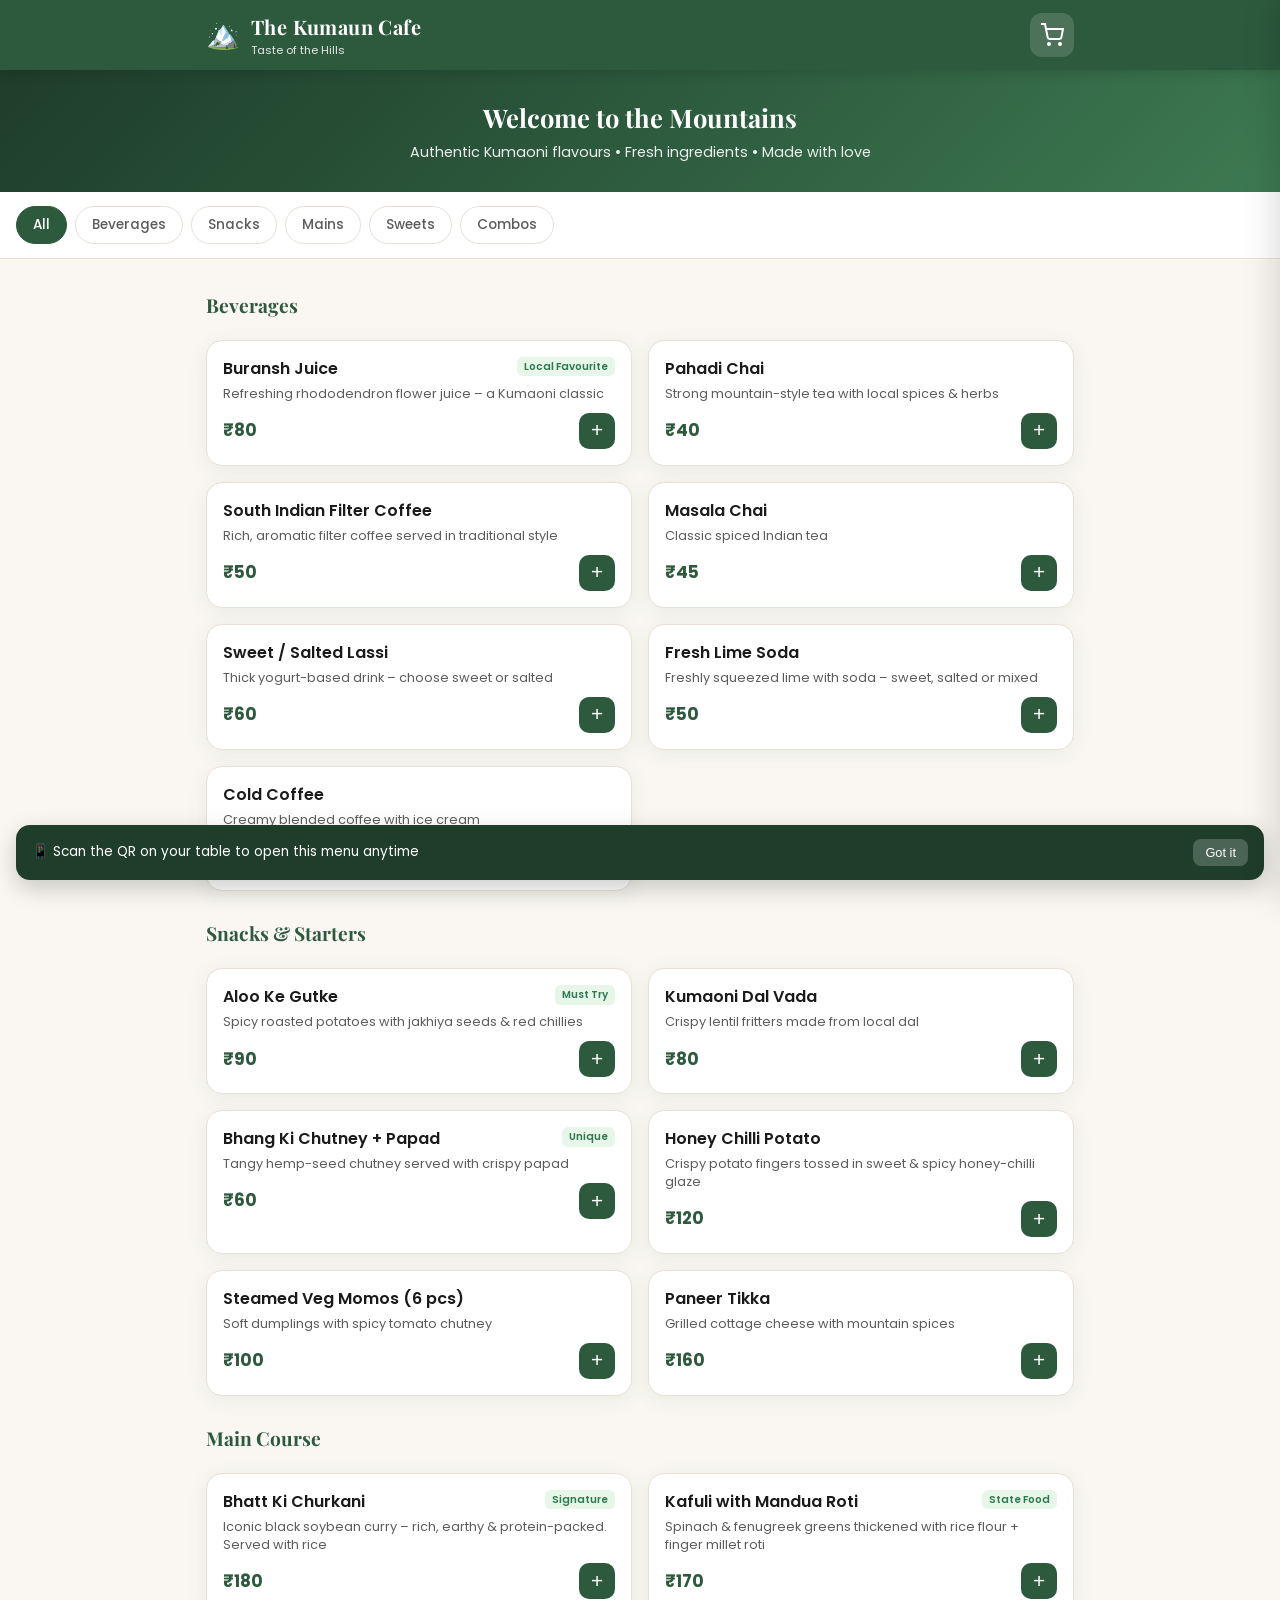
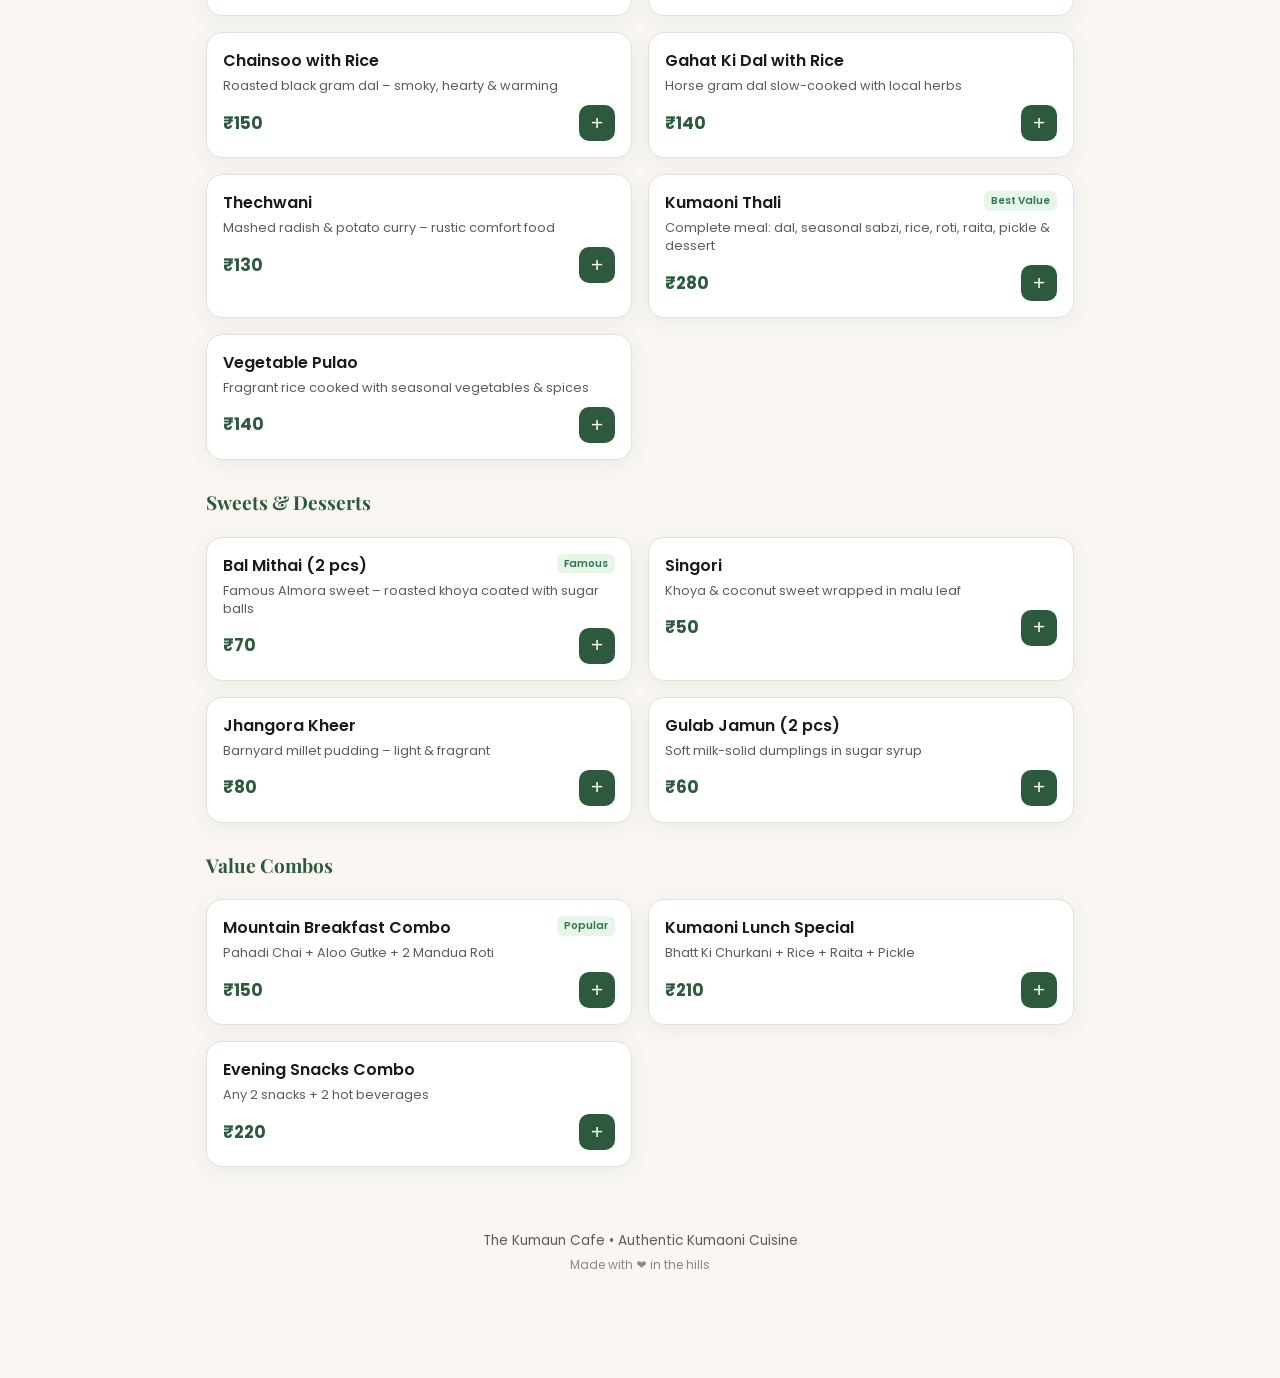
==== index.html @ dc56b9aa "Add files via upload" ====
<!DOCTYPE html>
<html lang="en">
<head>
  <meta charset="UTF-8" />
  <meta name="viewport" content="width=device-width, initial-scale=1.0, maximum-scale=1.0, user-scalable=no" />
  <title>The Kumaun Cafe | Digital Menu</title>
  <meta name="description" content="Scan, order & enjoy authentic Kumaoni flavours at The Kumaun Cafe" />
  <link rel="preconnect" href="https://fonts.googleapis.com" />
  <link rel="preconnect" href="https://fonts.gstatic.com" crossorigin />
  <link href="https://fonts.googleapis.com/css2?family=Playfair+Display:wght@600;700&family=Poppins:wght@400;500;600;700&display=swap" rel="stylesheet" />
  <link rel="stylesheet" href="css/style.css" />
  <link rel="icon" href="data:image/svg+xml,<svg xmlns='http://www.w3.org/2000/svg' viewBox='0 0 100 100'><text y='.9em' font-size='90'>🏔️</text></svg>" />
</head>
<body>
  <!-- Header -->
  <header class="header">
    <div class="header-inner">
      <div class="logo">
        <span class="logo-icon">🏔️</span>
        <div>
          <h1>The Kumaun Cafe</h1>
          <p class="tagline">Taste of the Hills</p>
        </div>
      </div>
      <button id="cartBtn" class="cart-btn" aria-label="Open cart">
        <svg width="24" height="24" viewBox="0 0 24 24" fill="none" stroke="currentColor" stroke-width="2">
          <circle cx="9" cy="21" r="1"/><circle cx="20" cy="21" r="1"/>
          <path d="M1 1h4l2.68 13.39a2 2 0 0 0 2 1.61h9.72a2 2 0 0 0 2-1.61L23 6H6"/>
        </svg>
        <span id="cartCount" class="cart-count hidden">0</span>
      </button>
    </div>
  </header>

  <!-- Hero -->
  <section class="hero">
    <div class="hero-content">
      <h2>Welcome to the Mountains</h2>
      <p>Authentic Kumaoni flavours • Fresh ingredients • Made with love</p>
    </div>
  </section>

  <!-- Category Navigation -->
  <nav class="category-nav" id="categoryNav">
    <button class="cat-btn active" data-category="all">All</button>
    <button class="cat-btn" data-category="beverages">Beverages</button>
    <button class="cat-btn" data-category="snacks">Snacks</button>
    <button class="cat-btn" data-category="mains">Mains</button>
    <button class="cat-btn" data-category="sweets">Sweets</button>
    <button class="cat-btn" data-category="combos">Combos</button>
  </nav>

  <!-- Menu Grid -->
  <main class="menu-container" id="menuContainer">
    <!-- Items injected by JS -->
  </main>

  <!-- Cart Sidebar -->
  <div id="cartOverlay" class="cart-overlay hidden"></div>
  <aside id="cartSidebar" class="cart-sidebar">
    <div class="cart-header">
      <h3>Your Order</h3>
      <button id="closeCart" class="close-btn" aria-label="Close cart">&times;</button>
    </div>
    <div id="cartItems" class="cart-items">
      <p class="empty-cart">Your cart is empty. Add something delicious!</p>
    </div>
    <div class="cart-footer">
      <div class="cart-total">
        <span>Total</span>
        <strong id="cartTotal">₹0</strong>
      </div>
      <button id="checkoutBtn" class="btn-primary" disabled>Place Order</button>
    </div>
  </aside>

  <!-- Checkout Modal -->
  <div id="checkoutModal" class="modal hidden">
    <div class="modal-content">
      <button class="modal-close" id="closeCheckout">&times;</button>
      <h2>Almost there!</h2>
      <p class="modal-sub">Tell us a bit about your order</p>
      
      <form id="orderForm">
        <div class="form-group">
          <label for="tableNumber">Table Number *</label>
          <input type="text" id="tableNumber" placeholder="e.g. 5 or T-12" required />
        </div>
        <div class="form-group">
          <label for="customerName">Your Name (optional)</label>
          <input type="text" id="customerName" placeholder="How should we call you?" />
        </div>
        <div class="form-group">
          <label for="orderNotes">Special Requests</label>
          <textarea id="orderNotes" rows="2" placeholder="Less spicy, no onion, extra chutney..."></textarea>
        </div>
        
        <div class="order-summary-box" id="orderSummaryBox"></div>
        
        <button type="submit" class="btn-primary btn-full">Confirm & Place Order</button>
      </form>
    </div>
  </div>

  <!-- Success Modal -->
  <div id="successModal" class="modal hidden">
    <div class="modal-content success-content">
      <div class="success-icon">✓</div>
      <h2>Order Placed!</h2>
      <p class="order-id">Order ID: <strong id="orderIdDisplay"></strong></p>
      <div id="finalBill" class="final-bill"></div>
      <p class="success-msg">Show this screen to the staff or send the order to the kitchen via WhatsApp.</p>
      
      <div class="success-actions">
        <a id="whatsappBtn" href="#" target="_blank" class="btn-whatsapp">
          <svg width="20" height="20" viewBox="0 0 24 24" fill="currentColor"><path d="M17.472 14.382c-.297-.149-1.758-.867-2.03-.967-.273-.099-.471-.148-.67.15-.197.297-.767.966-.94 1.164-.173.199-.347.223-.644.075 conf-.297-.15-1.255-.463-2.39-1.475-.883-.788-1.48-1.761-1.653-2.059-.173-.297-.018-.458.13-.606.134-.133.298-.347.446-.52.149-.174.198-.298.298-.497.099-.198.05-.371-.025-.52-.075-.149-.669-1.612-.916-2.207-.242-.579-.487-.5-.669-.51-.173-.008-.371-.01-.57-.01-.198 0-.52.074-.792.372-.272.297-1.04 1.016-1.04 2.479 0 1.462 1.065 2.875 1.213 3.074.149.198 2.096 3.2 5.077 4.487.709.306 1.262.489 1.694.625.712.227 1.36.195 1.871.118.571-.085 1.758-.719 2.006-1.413.248-.694.248-1.289.173-1.413-.074-.124-.272-.198-.57-.347m-5.421 7.403h-.004a9.87 9.87 0 01-5.031-1.378l-.361-.214-3.741.982.998-3.648-.235-.374a9.86 9.86 0 01-1.51-5.26c.001-5.45 4.436-9.884 9.888-9.884 2.64 0 5.122 1.03 6.988 2.898a9.825 9.825 0 012.893 6.994c-.003 5.45-4.435 9.884-9.85 9.884m8.413-18.297A11.815 11.815 0 0012.05 0C5.495 0 .16 5.335.157 11.892c0 2.096.547 4.142 1.588 5.945L.057 24l6.305-1.654a11.882 11.882 0 005.683 1.448h.005c6.554 0 11.89-5.335 11.893-11.893a11.821 11.821 0 00-3.48-8.413z"/></svg>
          Send to Kitchen (WhatsApp)
        </a>
        <button id="newOrderBtn" class="btn-secondary">New Order</button>
      </div>
    </div>
  </div>

  <!-- Floating QR hint (first visit) -->
  <div id="qrHint" class="qr-hint hidden">
    <p>📱 Scan the QR on your table to open this menu anytime</p>
    <button id="dismissHint">Got it</button>
  </div>

  <footer class="footer">
    <p>The Kumaun Cafe • Authentic Kumaoni Cuisine</p>
    <p class="footer-small">Made with ❤️ in the hills</p>
  </footer>

  <script src="js/menu-data.js"></script>
  <script src="js/app.js"></script>
</body>
</html>
---- css/style.css ----
:root {
  --primary: #2d5a3d;
  --primary-dark: #1e3d2a;
  --accent: #c45c26;
  --accent-light: #e07a45;
  --bg: #faf7f2;
  --card: #ffffff;
  --text: #1a1a1a;
  --text-muted: #5c5c5c;
  --border: #e8e0d5;
  --success: #2d7a4f;
  --shadow: 0 4px 20px rgba(45, 90, 61, 0.08);
  --radius: 16px;
  --header-h: 70px;
}

* {
  margin: 0;
  padding: 0;
  box-sizing: border-box;
}

body {
  font-family: 'Poppins', system-ui, sans-serif;
  background: var(--bg);
  color: var(--text);
  line-height: 1.5;
  min-height: 100vh;
  padding-bottom: 80px;
}

/* Header */
.header {
  position: sticky;
  top: 0;
  z-index: 100;
  background: var(--primary);
  color: white;
  height: var(--header-h);
  box-shadow: 0 2px 12px rgba(0,0,0,0.15);
}

.header-inner {
  max-width: 900px;
  margin: 0 auto;
  padding: 0 16px;
  height: 100%;
  display: flex;
  align-items: center;
  justify-content: space-between;
}

.logo {
  display: flex;
  align-items: center;
  gap: 10px;
}

.logo-icon {
  font-size: 28px;
}

.logo h1 {
  font-family: 'Playfair Display', serif;
  font-size: 1.25rem;
  font-weight: 700;
  letter-spacing: 0.02em;
}

.tagline {
  font-size: 0.7rem;
  opacity: 0.85;
  font-weight: 400;
}

.cart-btn {
  position: relative;
  background: rgba(255,255,255,0.15);
  border: none;
  color: white;
  width: 44px;
  height: 44px;
  border-radius: 12px;
  display: flex;
  align-items: center;
  justify-content: center;
  cursor: pointer;
  transition: background 0.2s;
}

.cart-btn:hover {
  background: rgba(255,255,255,0.25);
}

.cart-count {
  position: absolute;
  top: -4px;
  right: -4px;
  background: var(--accent);
  color: white;
  font-size: 0.7rem;
  font-weight: 700;
  min-width: 20px;
  height: 20px;
  border-radius: 10px;
  display: flex;
  align-items: center;
  justify-content: center;
  padding: 0 5px;
}

.cart-count.hidden {
  display: none;
}

/* Hero */
.hero {
  background: linear-gradient(135deg, #1e3d2a 0%, #2d5a3d 50%, #3d7a52 100%);
  color: white;
  padding: 28px 20px;
  text-align: center;
}

.hero h2 {
  font-family: 'Playfair Display', serif;
  font-size: 1.6rem;
  margin-bottom: 6px;
}

.hero p {
  font-size: 0.9rem;
  opacity: 0.9;
}

/* Category Nav */
.category-nav {
  display: flex;
  gap: 8px;
  padding: 14px 16px;
  overflow-x: auto;
  background: white;
  border-bottom: 1px solid var(--border);
  position: sticky;
  top: var(--header-h);
  z-index: 90;
  scrollbar-width: none;
}

.category-nav::-webkit-scrollbar {
  display: none;
}

.cat-btn {
  flex-shrink: 0;
  padding: 8px 16px;
  border: 1.5px solid var(--border);
  background: white;
  border-radius: 24px;
  font-size: 0.85rem;
  font-weight: 500;
  color: var(--text-muted);
  cursor: pointer;
  transition: all 0.2s;
  font-family: inherit;
}

.cat-btn.active,
.cat-btn:hover {
  background: var(--primary);
  color: white;
  border-color: var(--primary);
}

/* Menu */
.menu-container {
  max-width: 900px;
  margin: 0 auto;
  padding: 20px 16px 40px;
  display: grid;
  gap: 16px;
}

.menu-item {
  background: var(--card);
  border-radius: var(--radius);
  padding: 16px;
  display: flex;
  gap: 14px;
  box-shadow: var(--shadow);
  border: 1px solid var(--border);
  transition: transform 0.15s, box-shadow 0.15s;
}

.menu-item:active {
  transform: scale(0.98);
}

.item-info {
  flex: 1;
  min-width: 0;
}

.item-header {
  display: flex;
  align-items: flex-start;
  justify-content: space-between;
  gap: 8px;
  margin-bottom: 4px;
}

.item-name {
  font-weight: 600;
  font-size: 1rem;
  color: var(--text);
}

.item-badge {
  font-size: 0.65rem;
  font-weight: 600;
  padding: 2px 7px;
  border-radius: 6px;
  background: #e8f5e9;
  color: var(--success);
  white-space: nowrap;
}

.item-badge.spicy {
  background: #fff3e0;
  color: #e65100;
}

.item-desc {
  font-size: 0.8rem;
  color: var(--text-muted);
  margin-bottom: 10px;
  line-height: 1.4;
}

.item-footer {
  display: flex;
  align-items: center;
  justify-content: space-between;
}

.item-price {
  font-weight: 700;
  font-size: 1.05rem;
  color: var(--primary);
}

.add-btn {
  background: var(--primary);
  color: white;
  border: none;
  width: 36px;
  height: 36px;
  border-radius: 10px;
  font-size: 1.3rem;
  font-weight: 500;
  cursor: pointer;
  display: flex;
  align-items: center;
  justify-content: center;
  transition: background 0.2s;
  line-height: 1;
}

.add-btn:hover {
  background: var(--primary-dark);
}

.qty-controls {
  display: flex;
  align-items: center;
  gap: 10px;
  background: #f0f7f2;
  border-radius: 10px;
  padding: 4px 8px;
}

.qty-btn {
  background: var(--primary);
  color: white;
  border: none;
  width: 28px;
  height: 28px;
  border-radius: 8px;
  font-size: 1.1rem;
  cursor: pointer;
  display: flex;
  align-items: center;
  justify-content: center;
  line-height: 1;
}

.qty-value {
  font-weight: 600;
  min-width: 18px;
  text-align: center;
}

.category-title {
  font-family: 'Playfair Display', serif;
  font-size: 1.2rem;
  color: var(--primary);
  margin: 12px 0 4px;
  grid-column: 1 / -1;
}

/* Cart Sidebar */
.cart-overlay {
  position: fixed;
  inset: 0;
  background: rgba(0,0,0,0.4);
  z-index: 200;
  opacity: 1;
  transition: opacity 0.25s;
}

.cart-overlay.hidden {
  opacity: 0;
  pointer-events: none;
}

.cart-sidebar {
  position: fixed;
  top: 0;
  right: 0;
  width: min(380px, 100%);
  height: 100%;
  background: white;
  z-index: 210;
  display: flex;
  flex-direction: column;
  transform: translateX(100%);
  transition: transform 0.3s cubic-bezier(0.4, 0, 0.2, 1);
  box-shadow: -8px 0 30px rgba(0,0,0,0.12);
}

.cart-sidebar.open {
  transform: translateX(0);
}

.cart-header {
  display: flex;
  align-items: center;
  justify-content: space-between;
  padding: 18px 20px;
  border-bottom: 1px solid var(--border);
}

.cart-header h3 {
  font-family: 'Playfair Display', serif;
  font-size: 1.25rem;
}

.close-btn {
  background: none;
  border: none;
  font-size: 1.8rem;
  color: var(--text-muted);
  cursor: pointer;
  line-height: 1;
  padding: 0 4px;
}

.cart-items {
  flex: 1;
  overflow-y: auto;
  padding: 16px 20px;
}

.empty-cart {
  text-align: center;
  color: var(--text-muted);
  padding: 40px 20px;
  font-size: 0.95rem;
}

.cart-item {
  display: flex;
  justify-content: space-between;
  align-items: center;
  padding: 12px 0;
  border-bottom: 1px solid var(--border);
}

.cart-item-info h4 {
  font-size: 0.95rem;
  font-weight: 600;
}

.cart-item-info p {
  font-size: 0.8rem;
  color: var(--text-muted);
}

.cart-item-actions {
  display: flex;
  align-items: center;
  gap: 8px;
}

.cart-footer {
  padding: 16px 20px 24px;
  border-top: 1px solid var(--border);
  background: #fafafa;
}

.cart-total {
  display: flex;
  justify-content: space-between;
  align-items: center;
  margin-bottom: 14px;
  font-size: 1.1rem;
}

.cart-total strong {
  font-size: 1.35rem;
  color: var(--primary);
}

/* Buttons */
.btn-primary {
  background: var(--primary);
  color: white;
  border: none;
  padding: 14px 24px;
  border-radius: 12px;
  font-size: 1rem;
  font-weight: 600;
  cursor: pointer;
  width: 100%;
  font-family: inherit;
  transition: background 0.2s;
}

.btn-primary:hover:not(:disabled) {
  background: var(--primary-dark);
}

.btn-primary:disabled {
  background: #a0b5a8;
  cursor: not-allowed;
}

.btn-full {
  width: 100%;
}

.btn-secondary {
  background: white;
  color: var(--primary);
  border: 2px solid var(--primary);
  padding: 12px 24px;
  border-radius: 12px;
  font-size: 0.95rem;
  font-weight: 600;
  cursor: pointer;
  width: 100%;
  font-family: inherit;
}

.btn-whatsapp {
  display: flex;
  align-items: center;
  justify-content: center;
  gap: 8px;
  background: #25D366;
  color: white;
  text-decoration: none;
  padding: 14px 20px;
  border-radius: 12px;
  font-weight: 600;
  font-size: 0.95rem;
  width: 100%;
  margin-bottom: 10px;
}

/* Modal */
.modal {
  position: fixed;
  inset: 0;
  background: rgba(0,0,0,0.5);
  z-index: 300;
  display: flex;
  align-items: flex-end;
  justify-content: center;
  padding: 0;
  opacity: 1;
  transition: opacity 0.25s;
}

.modal.hidden {
  opacity: 0;
  pointer-events: none;
}

.modal-content {
  background: white;
  width: 100%;
  max-width: 480px;
  max-height: 90vh;
  overflow-y: auto;
  border-radius: 24px 24px 0 0;
  padding: 28px 24px 40px;
  position: relative;
  animation: slideUp 0.3s ease;
}

@keyframes slideUp {
  from { transform: translateY(40px); opacity: 0; }
  to { transform: translateY(0); opacity: 1; }
}

.modal-close {
  position: absolute;
  top: 16px;
  right: 20px;
  background: none;
  border: none;
  font-size: 1.8rem;
  color: var(--text-muted);
  cursor: pointer;
}

.modal-content h2 {
  font-family: 'Playfair Display', serif;
  font-size: 1.5rem;
  margin-bottom: 4px;
}

.modal-sub {
  color: var(--text-muted);
  font-size: 0.9rem;
  margin-bottom: 20px;
}

.form-group {
  margin-bottom: 16px;
}

.form-group label {
  display: block;
  font-size: 0.85rem;
  font-weight: 500;
  margin-bottom: 6px;
  color: var(--text);
}

.form-group input,
.form-group textarea {
  width: 100%;
  padding: 12px 14px;
  border: 1.5px solid var(--border);
  border-radius: 10px;
  font-size: 1rem;
  font-family: inherit;
  transition: border-color 0.2s;
}

.form-group input:focus,
.form-group textarea:focus {
  outline: none;
  border-color: var(--primary);
}

.order-summary-box {
  background: #f5f9f6;
  border-radius: 12px;
  padding: 14px;
  margin: 16px 0 20px;
  font-size: 0.9rem;
}

.order-summary-box .line {
  display: flex;
  justify-content: space-between;
  margin-bottom: 6px;
}

.order-summary-box .total-line {
  border-top: 1px dashed var(--border);
  margin-top: 10px;
  padding-top: 10px;
  font-weight: 700;
  font-size: 1.05rem;
}

/* Success */
.success-content {
  text-align: center;
}

.success-icon {
  width: 64px;
  height: 64px;
  background: var(--success);
  color: white;
  border-radius: 50%;
  display: flex;
  align-items: center;
  justify-content: center;
  font-size: 2rem;
  margin: 0 auto 16px;
}

.order-id {
  font-size: 0.95rem;
  color: var(--text-muted);
  margin-bottom: 16px;
}

.final-bill {
  background: #f5f9f6;
  border-radius: 12px;
  padding: 16px;
  text-align: left;
  margin-bottom: 16px;
  font-size: 0.9rem;
}

.final-bill .bill-row {
  display: flex;
  justify-content: space-between;
  margin-bottom: 6px;
}

.final-bill .bill-total {
  border-top: 1px solid var(--border);
  margin-top: 10px;
  padding-top: 10px;
  font-weight: 700;
  font-size: 1.1rem;
}

.success-msg {
  font-size: 0.85rem;
  color: var(--text-muted);
  margin-bottom: 20px;
}

.success-actions {
  display: flex;
  flex-direction: column;
  gap: 10px;
}

/* QR Hint */
.qr-hint {
  position: fixed;
  bottom: 20px;
  left: 16px;
  right: 16px;
  background: var(--primary-dark);
  color: white;
  padding: 14px 16px;
  border-radius: 14px;
  display: flex;
  align-items: center;
  justify-content: space-between;
  gap: 12px;
  z-index: 50;
  box-shadow: 0 8px 24px rgba(0,0,0,0.2);
  font-size: 0.85rem;
}

.qr-hint button {
  background: rgba(255,255,255,0.2);
  border: none;
  color: white;
  padding: 6px 12px;
  border-radius: 8px;
  font-size: 0.8rem;
  cursor: pointer;
  white-space: nowrap;
}

.qr-hint.hidden {
  display: none;
}

/* Footer */
.footer {
  text-align: center;
  padding: 24px 16px;
  color: var(--text-muted);
  font-size: 0.85rem;
}

.footer-small {
  font-size: 0.75rem;
  margin-top: 4px;
  opacity: 0.7;
}

/* Responsive */
@media (min-width: 600px) {
  .menu-container {
    grid-template-columns: 1fr 1fr;
  }
  
  .category-title {
    grid-column: 1 / -1;
  }
  
  .modal {
    align-items: center;
  }
  
  .modal-content {
    border-radius: 20px;
    max-height: 85vh;
  }
}

@media (min-width: 900px) {
  .menu-container {
    grid-template-columns: 1fr 1fr;
  }
}
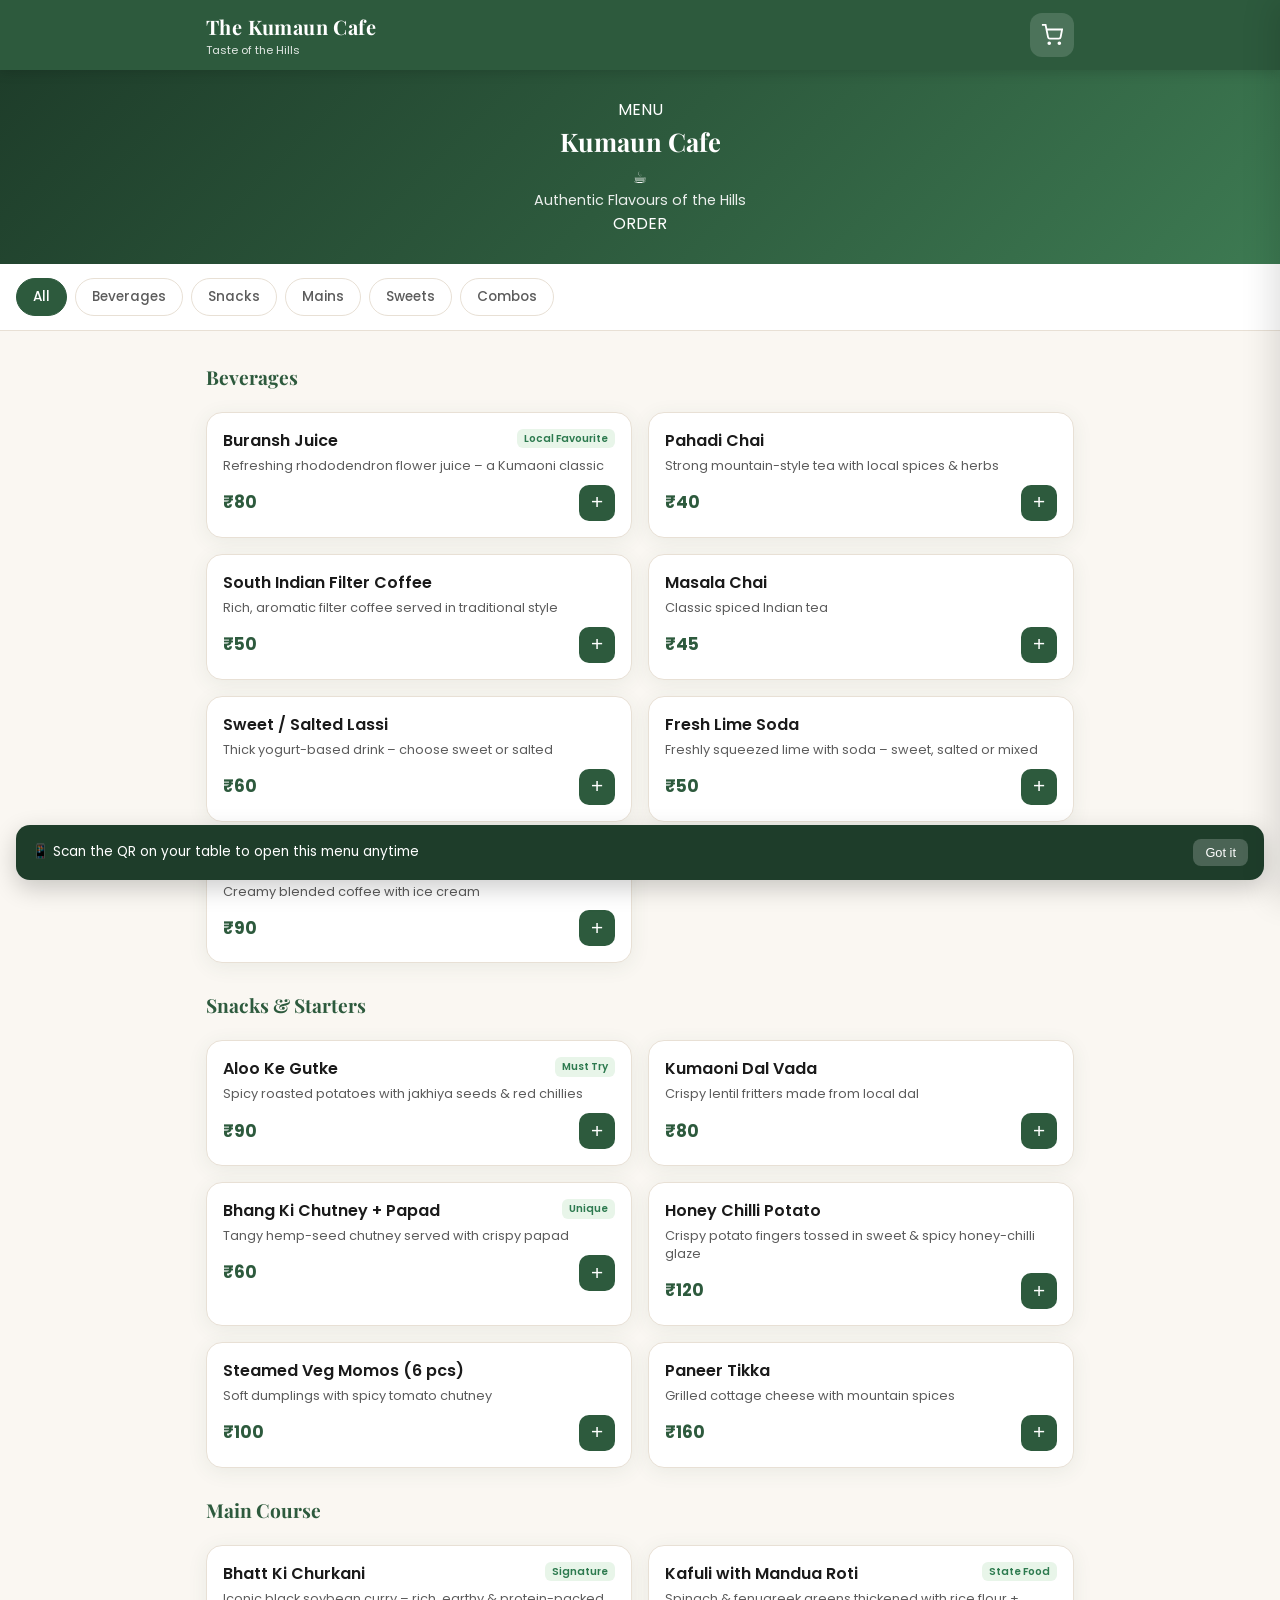
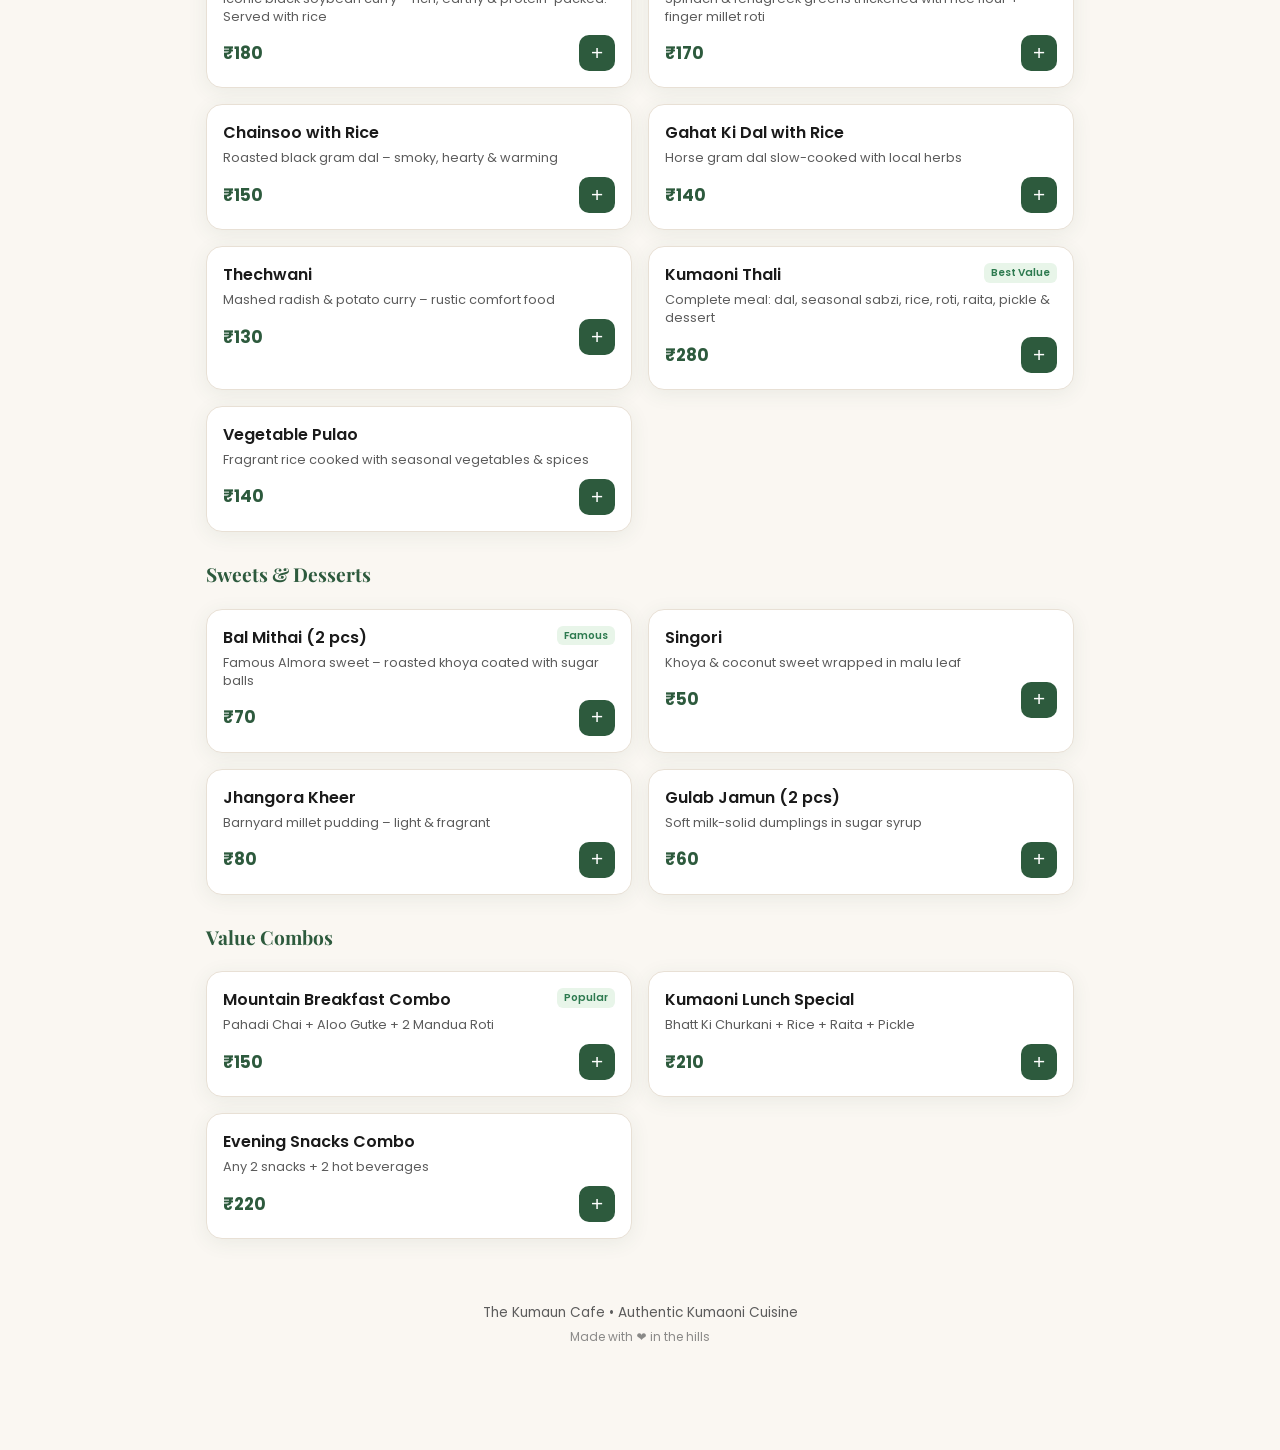
==== commit 9ead642e: "Add files via upload" ====
--- a/index.html
+++ b/index.html
@@ -7,7 +7,7 @@
   <meta name="description" content="Scan, order & enjoy authentic Kumaoni flavours at The Kumaun Cafe" />
   <link rel="preconnect" href="https://fonts.googleapis.com" />
   <link rel="preconnect" href="https://fonts.gstatic.com" crossorigin />
-  <link href="https://fonts.googleapis.com/css2?family=Playfair+Display:wght@600;700&family=Poppins:wght@400;500;600;700&display=swap" rel="stylesheet" />
+  <link href="https://fonts.googleapis.com/css2?family=Great+Vibes&family=Cormorant+Garamond:wght@400;500;600;700&family=Playfair+Display:wght@500;600;700&family=Poppins:wght@300;400;500;600&display=swap" rel="stylesheet" />
   <link rel="stylesheet" href="css/style.css" />
   <link rel="icon" href="data:image/svg+xml,<svg xmlns='http://www.w3.org/2000/svg' viewBox='0 0 100 100'><text y='.9em' font-size='90'>🏔️</text></svg>" />
 </head>
@@ -16,14 +16,13 @@
   <header class="header">
     <div class="header-inner">
       <div class="logo">
-        <span class="logo-icon">🏔️</span>
         <div>
-          <h1>The Kumaun Cafe</h1>
+          <h1 class="handwritten-title">The Kumaun Cafe</h1>
           <p class="tagline">Taste of the Hills</p>
         </div>
       </div>
       <button id="cartBtn" class="cart-btn" aria-label="Open cart">
-        <svg width="24" height="24" viewBox="0 0 24 24" fill="none" stroke="currentColor" stroke-width="2">
+        <svg width="22" height="22" viewBox="0 0 24 24" fill="none" stroke="currentColor" stroke-width="2">
           <circle cx="9" cy="21" r="1"/><circle cx="20" cy="21" r="1"/>
           <path d="M1 1h4l2.68 13.39a2 2 0 0 0 2 1.61h9.72a2 2 0 0 0 2-1.61L23 6H6"/>
         </svg>
@@ -32,11 +31,18 @@
     </div>
   </header>
 
-  <!-- Hero -->
+  <!-- Elegant Hero Banner (Coffee House style) -->
   <section class="hero">
-    <div class="hero-content">
-      <h2>Welcome to the Mountains</h2>
-      <p>Authentic Kumaoni flavours • Fresh ingredients • Made with love</p>
+    <div class="hero-banner">
+      <div class="hero-side left">MENU</div>
+      <div class="hero-center">
+        <h2 class="handwritten-hero">Kumaun Cafe</h2>
+        <div class="hero-cup">
+          <span class="cup-emoji">☕</span>
+        </div>
+        <p class="hero-sub">Authentic Flavours of the Hills</p>
+      </div>
+      <div class="hero-side right">ORDER</div>
     </div>
   </section>
 
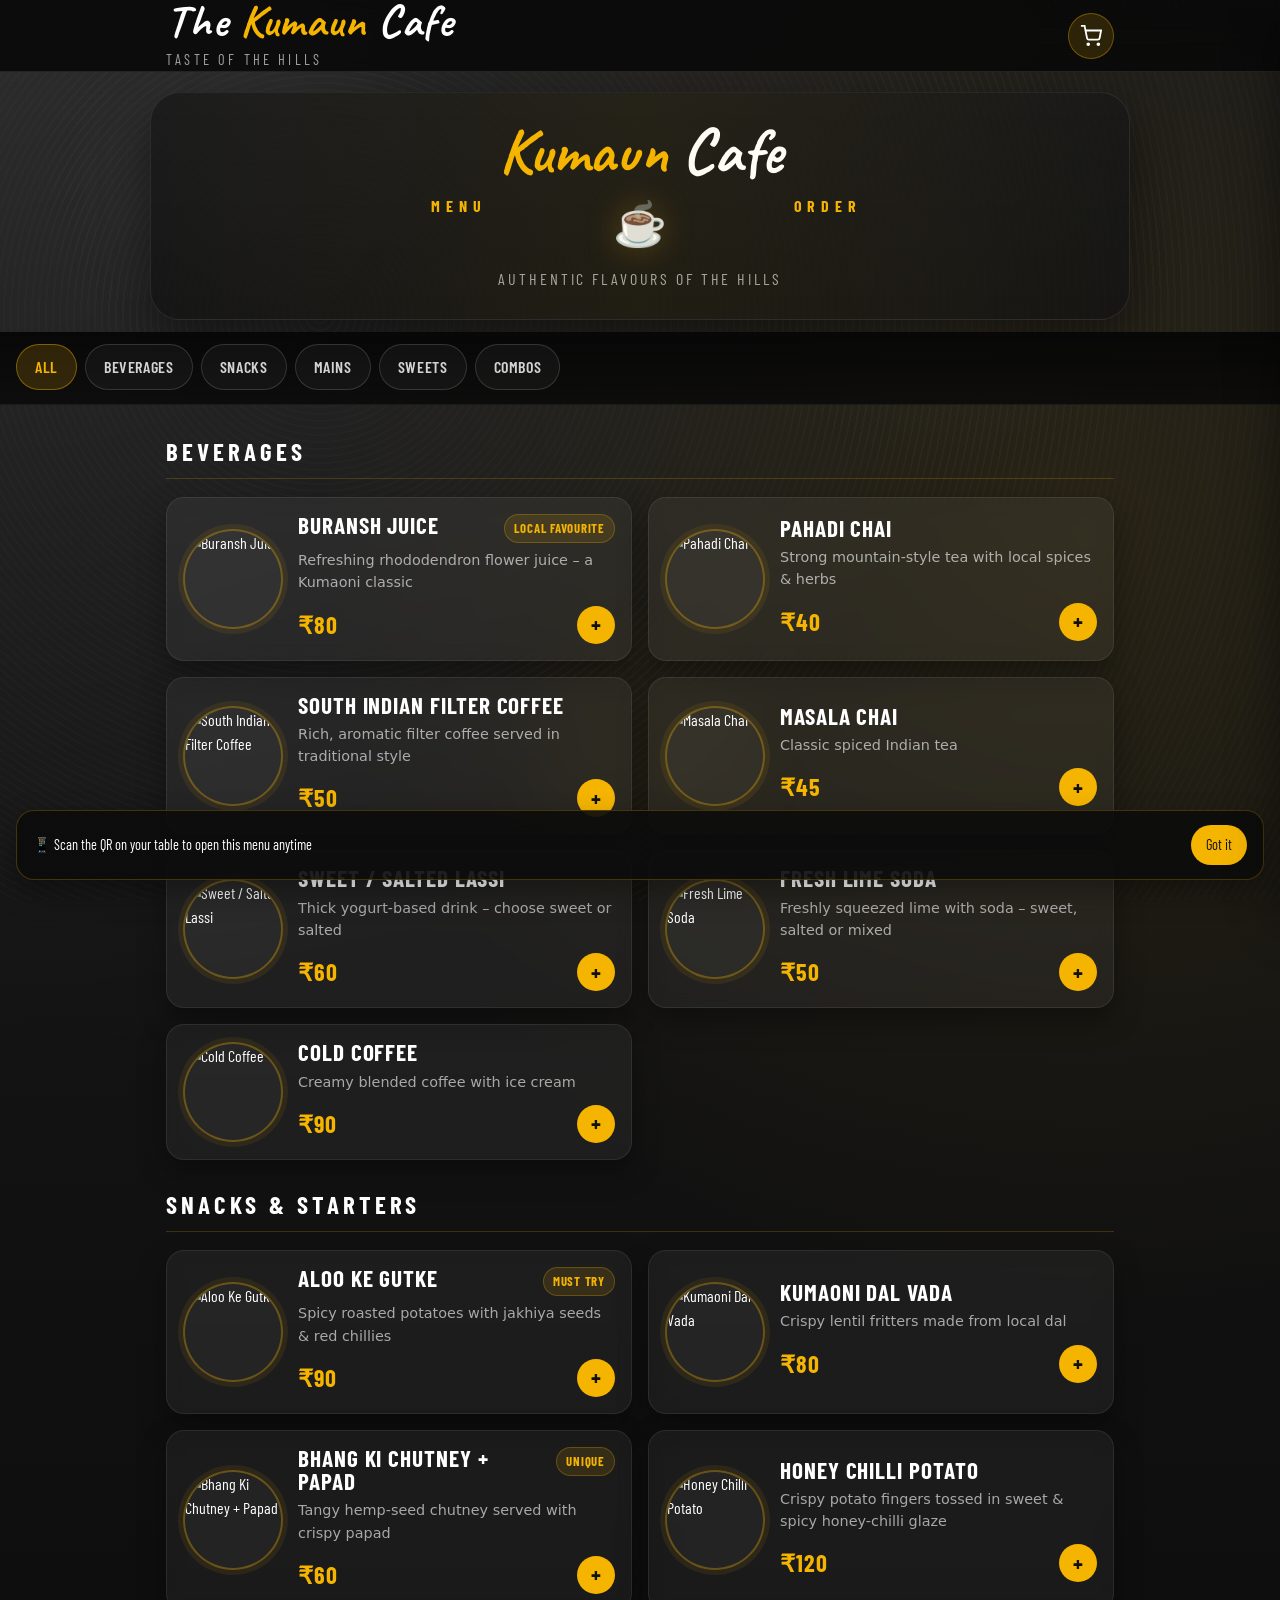
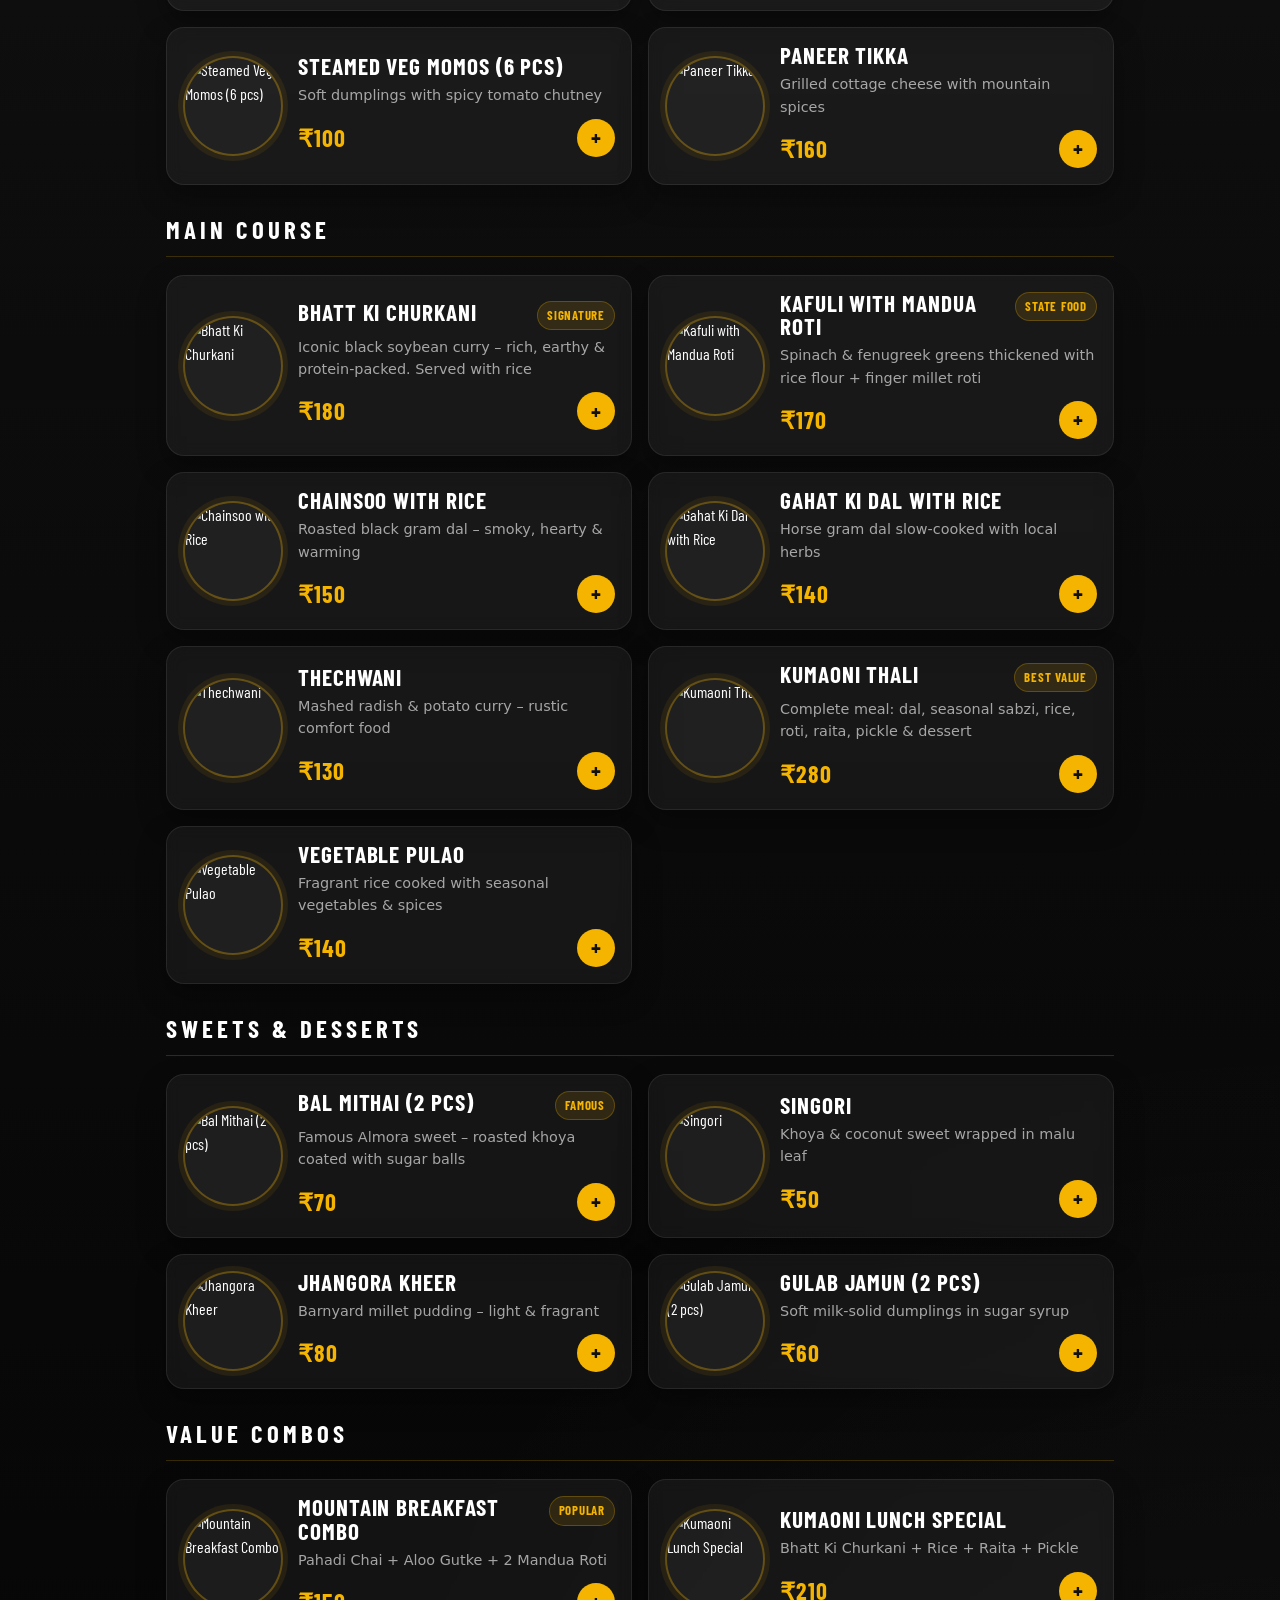
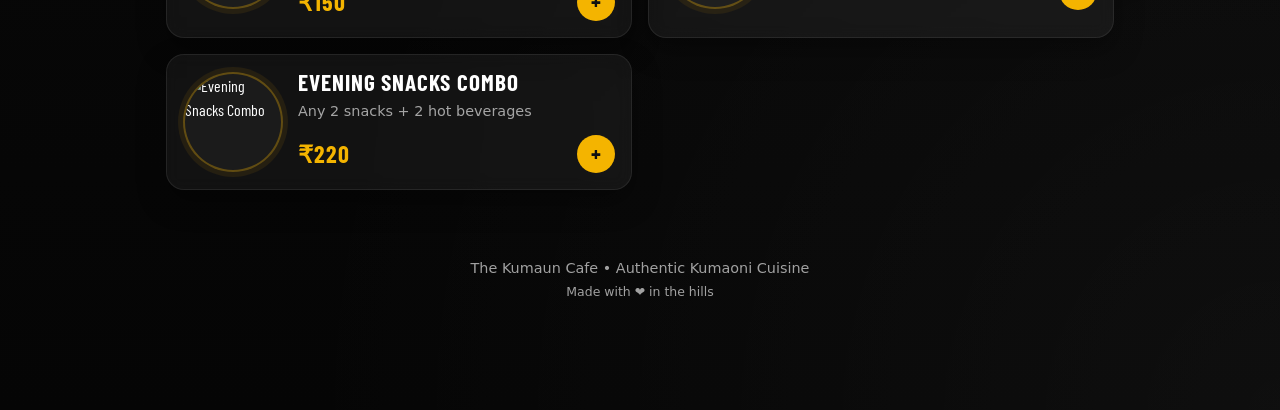
==== commit 8e149ea0: "Apply shared chalkboard theme Co-authored-by: BP127 <113278465+BP127@users.noreply.github.com>" ====
--- a/index.html
+++ b/index.html
@@ -7,7 +7,7 @@
   <meta name="description" content="Scan, order & enjoy authentic Kumaoni flavours at The Kumaun Cafe" />
   <link rel="preconnect" href="https://fonts.googleapis.com" />
   <link rel="preconnect" href="https://fonts.gstatic.com" crossorigin />
-  <link href="https://fonts.googleapis.com/css2?family=Great+Vibes&family=Cormorant+Garamond:wght@400;500;600;700&family=Playfair+Display:wght@500;600;700&family=Poppins:wght@300;400;500;600&display=swap" rel="stylesheet" />
+  <link href="https://fonts.googleapis.com/css2?family=Barlow+Condensed:wght@400;500;600;700&family=Caveat:wght@600;700&display=swap" rel="stylesheet" />
   <link rel="stylesheet" href="css/style.css" />
   <link rel="icon" href="data:image/svg+xml,<svg xmlns='http://www.w3.org/2000/svg' viewBox='0 0 100 100'><text y='.9em' font-size='90'>🏔️</text></svg>" />
 </head>
@@ -17,7 +17,7 @@
     <div class="header-inner">
       <div class="logo">
         <div>
-          <h1 class="handwritten-title">The Kumaun Cafe</h1>
+          <h1 class="handwritten-title">The <span class="title-accent">Kumaun</span> Cafe</h1>
           <p class="tagline">Taste of the Hills</p>
         </div>
       </div>
@@ -36,7 +36,7 @@
     <div class="hero-banner">
       <div class="hero-side left">MENU</div>
       <div class="hero-center">
-        <h2 class="handwritten-hero">Kumaun Cafe</h2>
+        <h2 class="handwritten-hero"><span class="title-accent">Kumaun</span> Cafe</h2>
         <div class="hero-cup">
           <span class="cup-emoji">☕</span>
         </div>
--- a/css/style.css
+++ b/css/style.css
@@ -1,149 +1,190 @@
+@import url('./theme.css');
+
 :root {
-  --primary: #2d5a3d;
-  --primary-dark: #1e3d2a;
-  --accent: #c45c26;
-  --accent-light: #e07a45;
-  --bg: #faf7f2;
-  --card: #ffffff;
-  --text: #1a1a1a;
-  --text-muted: #5c5c5c;
-  --border: #e8e0d5;
-  --success: #2d7a4f;
-  --shadow: 0 4px 20px rgba(45, 90, 61, 0.08);
-  --radius: 16px;
-  --header-h: 70px;
+  --success: #4ade80;
+  --radius: 18px;
+  --header-h: 72px;
 }
 
 * {
   margin: 0;
   padding: 0;
-  box-sizing: border-box;
 }
 
 body {
-  font-family: 'Poppins', system-ui, sans-serif;
-  background: var(--bg);
-  color: var(--text);
   line-height: 1.5;
-  min-height: 100vh;
   padding-bottom: 80px;
 }
 
-/* Header */
 .header {
   position: sticky;
   top: 0;
   z-index: 100;
-  background: var(--primary);
-  color: white;
   height: var(--header-h);
-  box-shadow: 0 2px 12px rgba(0,0,0,0.15);
+  background: rgba(8, 8, 8, 0.88);
+  backdrop-filter: blur(14px);
+  border-bottom: 1px solid rgba(255, 255, 255, 0.1);
+}
+
+.header-inner,
+.hero-banner,
+.menu-container {
+  width: min(100%, 980px);
+  margin: 0 auto;
 }
 
 .header-inner {
-  max-width: 900px;
-  margin: 0 auto;
+  height: 100%;
   padding: 0 16px;
-  height: 100%;
   display: flex;
   align-items: center;
   justify-content: space-between;
+  gap: 16px;
 }
 
 .logo {
   display: flex;
   align-items: center;
-  gap: 10px;
-}
-
-.logo-icon {
-  font-size: 28px;
-}
-
-.logo h1 {
-  font-family: 'Playfair Display', serif;
-  font-size: 1.25rem;
-  font-weight: 700;
+}
+
+.handwritten-title {
+  font-size: clamp(2rem, 4.8vw, 2.85rem);
+  line-height: 0.92;
   letter-spacing: 0.02em;
+  color: var(--text);
 }
 
 .tagline {
-  font-size: 0.7rem;
-  opacity: 0.85;
-  font-weight: 400;
+  margin-top: 6px;
+  font-size: 0.9rem;
+  letter-spacing: 0.22em;
+  text-transform: uppercase;
 }
 
 .cart-btn {
   position: relative;
-  background: rgba(255,255,255,0.15);
-  border: none;
-  color: white;
-  width: 44px;
-  height: 44px;
-  border-radius: 12px;
-  display: flex;
+  width: 46px;
+  height: 46px;
+  border: 1px solid rgba(244, 180, 0, 0.35);
+  border-radius: 50%;
+  background: rgba(244, 180, 0, 0.14);
+  color: var(--text);
+  display: inline-flex;
   align-items: center;
   justify-content: center;
   cursor: pointer;
-  transition: background 0.2s;
+  flex-shrink: 0;
 }
 
 .cart-btn:hover {
-  background: rgba(255,255,255,0.25);
+  background: rgba(244, 180, 0, 0.22);
 }
 
 .cart-count {
   position: absolute;
   top: -4px;
   right: -4px;
-  background: var(--accent);
-  color: white;
-  font-size: 0.7rem;
-  font-weight: 700;
   min-width: 20px;
   height: 20px;
-  border-radius: 10px;
+  padding: 0 4px;
+  border-radius: 999px;
   display: flex;
   align-items: center;
   justify-content: center;
-  padding: 0 5px;
+  background: var(--accent);
+  color: #111;
+  font-size: 0.76rem;
+  font-weight: 700;
 }
 
 .cart-count.hidden {
   display: none;
 }
 
-/* Hero */
 .hero {
-  background: linear-gradient(135deg, #1e3d2a 0%, #2d5a3d 50%, #3d7a52 100%);
-  color: white;
-  padding: 28px 20px;
+  padding: 20px 16px 12px;
+}
+
+.hero-banner {
+  display: grid;
+  grid-template-columns: minmax(48px, 1fr) auto minmax(48px, 1fr);
+  align-items: center;
+  gap: 12px;
+  padding: 28px 18px;
+  border-radius: 30px;
+  background:
+    linear-gradient(180deg, rgba(255, 255, 255, 0.04), rgba(255, 255, 255, 0.02)),
+    rgba(12, 12, 12, 0.78);
+  border: 1px solid rgba(255, 255, 255, 0.08);
+  box-shadow: var(--shadow-lg);
+  position: relative;
+  overflow: hidden;
+}
+
+.hero-banner::after {
+  content: '';
+  position: absolute;
+  inset: 0;
+  background: linear-gradient(90deg, transparent, rgba(244, 180, 0, 0.05), transparent);
+  pointer-events: none;
+}
+
+.hero-side {
+  font-size: 1rem;
+  font-weight: 700;
+  letter-spacing: 0.36em;
+  text-transform: uppercase;
+  color: var(--accent);
+  white-space: nowrap;
+}
+
+.hero-side.left {
+  text-align: right;
+}
+
+.hero-side.right {
+  text-align: left;
+}
+
+.hero-center {
   text-align: center;
 }
 
-.hero h2 {
-  font-family: 'Playfair Display', serif;
-  font-size: 1.6rem;
-  margin-bottom: 6px;
-}
-
-.hero p {
-  font-size: 0.9rem;
-  opacity: 0.9;
-}
-
-/* Category Nav */
+.handwritten-hero {
+  font-size: clamp(2.5rem, 8vw, 4rem);
+  line-height: 0.95;
+  color: var(--text);
+}
+
+.hero-cup {
+  margin: 8px 0 12px;
+  display: flex;
+  justify-content: center;
+}
+
+.cup-emoji {
+  font-size: 2.7rem;
+  filter: drop-shadow(0 0 16px rgba(244, 180, 0, 0.25));
+}
+
+.hero-sub {
+  font-size: 1rem;
+  letter-spacing: 0.18em;
+  text-transform: uppercase;
+}
+
 .category-nav {
-  display: flex;
-  gap: 8px;
-  padding: 14px 16px;
-  overflow-x: auto;
-  background: white;
-  border-bottom: 1px solid var(--border);
   position: sticky;
   top: var(--header-h);
   z-index: 90;
+  display: flex;
+  gap: 8px;
+  padding: 12px 16px 14px;
+  overflow-x: auto;
   scrollbar-width: none;
+  background: linear-gradient(180deg, rgba(7, 7, 7, 0.96), rgba(7, 7, 7, 0.78));
+  border-bottom: 1px solid rgba(255, 255, 255, 0.08);
+  backdrop-filter: blur(12px);
 }
 
 .category-nav::-webkit-scrollbar {
@@ -152,172 +193,216 @@
 
 .cat-btn {
   flex-shrink: 0;
-  padding: 8px 16px;
-  border: 1.5px solid var(--border);
-  background: white;
-  border-radius: 24px;
-  font-size: 0.85rem;
-  font-weight: 500;
-  color: var(--text-muted);
+  padding: 10px 18px;
+  border-radius: 999px;
+  border: 1px solid rgba(255, 255, 255, 0.14);
+  background: rgba(255, 255, 255, 0.04);
+  color: var(--text-soft);
+  font-size: 1rem;
+  font-weight: 600;
+  letter-spacing: 0.04em;
+  text-transform: uppercase;
   cursor: pointer;
-  transition: all 0.2s;
-  font-family: inherit;
 }
 
 .cat-btn.active,
 .cat-btn:hover {
-  background: var(--primary);
-  color: white;
-  border-color: var(--primary);
-}
-
-/* Menu */
+  background: rgba(244, 180, 0, 0.16);
+  color: var(--accent);
+  border-color: rgba(244, 180, 0, 0.42);
+}
+
 .menu-container {
-  max-width: 900px;
-  margin: 0 auto;
-  padding: 20px 16px 40px;
+  padding: 18px 16px 40px;
   display: grid;
   gap: 16px;
 }
 
+.category-title {
+  grid-column: 1 / -1;
+  margin: 10px 0 2px;
+  padding-bottom: 8px;
+  border-bottom: 1px solid rgba(244, 180, 0, 0.2);
+  color: var(--text);
+  font-size: 1.55rem;
+  font-weight: 700;
+  letter-spacing: 0.16em;
+  text-transform: uppercase;
+}
+
 .menu-item {
-  background: var(--card);
+  display: flex;
+  align-items: center;
+  gap: 15px;
+  padding: 16px;
   border-radius: var(--radius);
-  padding: 16px;
-  display: flex;
-  gap: 14px;
-  box-shadow: var(--shadow);
-  border: 1px solid var(--border);
-  transition: transform 0.15s, box-shadow 0.15s;
+  background: rgba(255, 255, 255, 0.05);
+  border: 1px solid rgba(255, 255, 255, 0.08);
+  box-shadow: var(--shadow-md);
+  backdrop-filter: blur(8px);
+}
+
+.menu-item:hover {
+  border-color: rgba(244, 180, 0, 0.22);
 }
 
 .menu-item:active {
-  transform: scale(0.98);
+  transform: scale(0.985);
+}
+
+.item-image {
+  width: 92px;
+  height: 92px;
+  min-width: 92px;
+  border-radius: 50%;
+  object-fit: cover;
+  border: 2px solid rgba(244, 180, 0, 0.32);
+  box-shadow: 0 0 0 5px rgba(244, 180, 0, 0.08);
+  background: rgba(255, 255, 255, 0.04);
 }
 
 .item-info {
   flex: 1;
   min-width: 0;
+  display: flex;
+  flex-direction: column;
+}
+
+.item-header,
+.item-footer,
+.cart-total,
+.cart-item,
+.cart-item-actions,
+.line,
+.bill-row {
+  display: flex;
+  justify-content: space-between;
+  align-items: center;
+  gap: 10px;
 }
 
 .item-header {
-  display: flex;
   align-items: flex-start;
-  justify-content: space-between;
+  margin-bottom: 6px;
+}
+
+.item-name {
+  color: var(--text);
+  font-size: 1.45rem;
+  font-weight: 700;
+  line-height: 1;
+  text-transform: uppercase;
+  letter-spacing: 0.04em;
+}
+
+.item-badge {
+  padding: 4px 9px;
+  border-radius: 999px;
+  border: 1px solid rgba(244, 180, 0, 0.25);
+  background: rgba(244, 180, 0, 0.12);
+  color: var(--accent);
+  font-size: 0.8rem;
+  font-weight: 700;
+  letter-spacing: 0.06em;
+  text-transform: uppercase;
+  white-space: nowrap;
+}
+
+.item-badge.spicy {
+  border-color: rgba(255, 138, 101, 0.28);
+  background: rgba(255, 138, 101, 0.15);
+  color: #ffb08a;
+}
+
+.item-desc {
+  margin-bottom: 12px;
+  font-family: system-ui, -apple-system, BlinkMacSystemFont, 'Segoe UI', sans-serif;
+  font-size: 0.9rem;
+  line-height: 1.55;
+}
+
+.item-price {
+  font-size: 1.5rem;
+  font-weight: 700;
+  letter-spacing: 0.04em;
+}
+
+.add-btn,
+.qty-btn,
+.btn-primary,
+.btn-secondary,
+.btn-whatsapp,
+.qr-hint button {
+  border: 1px solid transparent;
+  border-radius: 999px;
+}
+
+.add-btn,
+.qty-btn {
+  display: inline-flex;
+  align-items: center;
+  justify-content: center;
+  cursor: pointer;
+}
+
+.add-btn {
+  width: 38px;
+  height: 38px;
+  background: var(--accent);
+  color: #111;
+  font-size: 1.4rem;
+  font-weight: 700;
+}
+
+.add-btn:hover,
+.qty-btn:hover,
+.btn-primary:hover:not(:disabled),
+.qr-hint button:hover {
+  background: var(--accent-soft);
+}
+
+.qty-controls {
+  display: inline-flex;
+  align-items: center;
   gap: 8px;
-  margin-bottom: 4px;
-}
-
-.item-name {
-  font-weight: 600;
-  font-size: 1rem;
-  color: var(--text);
-}
-
-.item-badge {
-  font-size: 0.65rem;
-  font-weight: 600;
-  padding: 2px 7px;
-  border-radius: 6px;
-  background: #e8f5e9;
-  color: var(--success);
-  white-space: nowrap;
-}
-
-.item-badge.spicy {
-  background: #fff3e0;
-  color: #e65100;
-}
-
-.item-desc {
-  font-size: 0.8rem;
-  color: var(--text-muted);
-  margin-bottom: 10px;
-  line-height: 1.4;
-}
-
-.item-footer {
-  display: flex;
-  align-items: center;
-  justify-content: space-between;
-}
-
-.item-price {
-  font-weight: 700;
-  font-size: 1.05rem;
-  color: var(--primary);
-}
-
-.add-btn {
-  background: var(--primary);
-  color: white;
-  border: none;
-  width: 36px;
-  height: 36px;
-  border-radius: 10px;
-  font-size: 1.3rem;
-  font-weight: 500;
-  cursor: pointer;
-  display: flex;
-  align-items: center;
-  justify-content: center;
-  transition: background 0.2s;
-  line-height: 1;
-}
-
-.add-btn:hover {
-  background: var(--primary-dark);
-}
-
-.qty-controls {
-  display: flex;
-  align-items: center;
-  gap: 10px;
-  background: #f0f7f2;
-  border-radius: 10px;
-  padding: 4px 8px;
+  padding: 4px 6px;
+  border-radius: 999px;
+  background: rgba(255, 255, 255, 0.06);
+  border: 1px solid rgba(255, 255, 255, 0.08);
 }
 
 .qty-btn {
-  background: var(--primary);
-  color: white;
-  border: none;
   width: 28px;
   height: 28px;
-  border-radius: 8px;
-  font-size: 1.1rem;
-  cursor: pointer;
-  display: flex;
-  align-items: center;
-  justify-content: center;
-  line-height: 1;
+  background: rgba(244, 180, 0, 0.16);
+  color: var(--text);
+  font-size: 1rem;
+  font-weight: 700;
 }
 
 .qty-value {
-  font-weight: 600;
-  min-width: 18px;
+  min-width: 20px;
   text-align: center;
-}
-
-.category-title {
-  font-family: 'Playfair Display', serif;
-  font-size: 1.2rem;
-  color: var(--primary);
-  margin: 12px 0 4px;
-  grid-column: 1 / -1;
-}
-
-/* Cart Sidebar */
-.cart-overlay {
+  color: var(--text);
+  font-size: 1rem;
+  font-weight: 700;
+}
+
+.cart-overlay,
+.modal {
   position: fixed;
   inset: 0;
-  background: rgba(0,0,0,0.4);
+  background: rgba(0, 0, 0, 0.62);
+}
+
+.cart-overlay {
   z-index: 200;
   opacity: 1;
-  transition: opacity 0.25s;
-}
-
-.cart-overlay.hidden {
+  transition: opacity 0.25s ease;
+}
+
+.cart-overlay.hidden,
+.modal.hidden {
   opacity: 0;
   pointer-events: none;
 }
@@ -326,42 +411,47 @@
   position: fixed;
   top: 0;
   right: 0;
-  width: min(380px, 100%);
+  z-index: 210;
+  width: min(390px, 100%);
   height: 100%;
-  background: white;
-  z-index: 210;
   display: flex;
   flex-direction: column;
   transform: translateX(100%);
   transition: transform 0.3s cubic-bezier(0.4, 0, 0.2, 1);
-  box-shadow: -8px 0 30px rgba(0,0,0,0.12);
+  background: var(--panel-strong);
+  border-left: 1px solid rgba(255, 255, 255, 0.08);
 }
 
 .cart-sidebar.open {
   transform: translateX(0);
 }
 
+.cart-header,
+.cart-footer {
+  padding: 18px 20px;
+}
+
 .cart-header {
-  display: flex;
-  align-items: center;
-  justify-content: space-between;
-  padding: 18px 20px;
-  border-bottom: 1px solid var(--border);
+  border-bottom: 1px solid rgba(255, 255, 255, 0.08);
 }
 
 .cart-header h3 {
-  font-family: 'Playfair Display', serif;
-  font-size: 1.25rem;
-}
-
-.close-btn {
-  background: none;
+  color: var(--text);
+  font-size: 2rem;
+  line-height: 1;
+}
+
+.close-btn,
+.modal-close {
+  background: transparent;
   border: none;
-  font-size: 1.8rem;
   color: var(--text-muted);
   cursor: pointer;
   line-height: 1;
-  padding: 0 4px;
+}
+
+.close-btn {
+  font-size: 1.9rem;
 }
 
 .cart-items {
@@ -371,168 +461,149 @@
 }
 
 .empty-cart {
+  padding: 40px 20px;
   text-align: center;
-  color: var(--text-muted);
-  padding: 40px 20px;
+  font-family: system-ui, -apple-system, BlinkMacSystemFont, 'Segoe UI', sans-serif;
   font-size: 0.95rem;
 }
 
 .cart-item {
-  display: flex;
-  justify-content: space-between;
-  align-items: center;
   padding: 12px 0;
-  border-bottom: 1px solid var(--border);
+  border-bottom: 1px solid rgba(255, 255, 255, 0.08);
+  align-items: flex-start;
 }
 
 .cart-item-info h4 {
-  font-size: 0.95rem;
+  color: var(--text);
+  font-size: 1.15rem;
+  font-weight: 700;
+  letter-spacing: 0.04em;
+  text-transform: uppercase;
+}
+
+.cart-item-info p,
+.success-msg,
+.modal-sub,
+.form-group label,
+.final-bill,
+.order-summary-box,
+.footer,
+.footer-small {
+  font-family: system-ui, -apple-system, BlinkMacSystemFont, 'Segoe UI', sans-serif;
+}
+
+.cart-item-info p {
+  margin-top: 4px;
+  font-size: 0.86rem;
+}
+
+.cart-footer {
+  background: rgba(255, 255, 255, 0.03);
+  border-top: 1px solid rgba(255, 255, 255, 0.08);
+}
+
+.cart-total {
+  margin-bottom: 14px;
+  color: var(--text);
+  font-size: 1.2rem;
   font-weight: 600;
 }
 
-.cart-item-info p {
-  font-size: 0.8rem;
-  color: var(--text-muted);
-}
-
-.cart-item-actions {
-  display: flex;
+.cart-total strong {
+  font-size: 1.6rem;
+}
+
+.btn-primary,
+.btn-secondary,
+.btn-whatsapp {
+  width: 100%;
+  padding: 13px 22px;
+  font-size: 1.05rem;
+  font-weight: 700;
+  letter-spacing: 0.04em;
+  text-transform: uppercase;
+  cursor: pointer;
+  text-decoration: none;
+}
+
+.btn-primary {
+  background: var(--accent);
+  color: #111;
+}
+
+.btn-primary:disabled {
+  background: rgba(255, 255, 255, 0.12);
+  color: rgba(255, 255, 255, 0.45);
+  cursor: not-allowed;
+}
+
+.btn-secondary {
+  background: transparent;
+  color: var(--text);
+  border-color: rgba(244, 180, 0, 0.38);
+}
+
+.btn-secondary:hover {
+  background: rgba(244, 180, 0, 0.1);
+}
+
+.btn-whatsapp {
+  display: inline-flex;
+  justify-content: center;
   align-items: center;
   gap: 8px;
-}
-
-.cart-footer {
-  padding: 16px 20px 24px;
-  border-top: 1px solid var(--border);
-  background: #fafafa;
-}
-
-.cart-total {
-  display: flex;
-  justify-content: space-between;
-  align-items: center;
-  margin-bottom: 14px;
-  font-size: 1.1rem;
-}
-
-.cart-total strong {
-  font-size: 1.35rem;
-  color: var(--primary);
-}
-
-/* Buttons */
-.btn-primary {
-  background: var(--primary);
-  color: white;
-  border: none;
-  padding: 14px 24px;
-  border-radius: 12px;
-  font-size: 1rem;
-  font-weight: 600;
-  cursor: pointer;
-  width: 100%;
-  font-family: inherit;
-  transition: background 0.2s;
-}
-
-.btn-primary:hover:not(:disabled) {
-  background: var(--primary-dark);
-}
-
-.btn-primary:disabled {
-  background: #a0b5a8;
-  cursor: not-allowed;
-}
-
-.btn-full {
-  width: 100%;
-}
-
-.btn-secondary {
-  background: white;
-  color: var(--primary);
-  border: 2px solid var(--primary);
-  padding: 12px 24px;
-  border-radius: 12px;
-  font-size: 0.95rem;
-  font-weight: 600;
-  cursor: pointer;
-  width: 100%;
-  font-family: inherit;
-}
-
-.btn-whatsapp {
-  display: flex;
-  align-items: center;
-  justify-content: center;
-  gap: 8px;
-  background: #25D366;
-  color: white;
-  text-decoration: none;
-  padding: 14px 20px;
-  border-radius: 12px;
-  font-weight: 600;
-  font-size: 0.95rem;
-  width: 100%;
   margin-bottom: 10px;
-}
-
-/* Modal */
+  background: #25d366;
+  color: #fff;
+}
+
 .modal {
-  position: fixed;
-  inset: 0;
-  background: rgba(0,0,0,0.5);
   z-index: 300;
   display: flex;
   align-items: flex-end;
   justify-content: center;
-  padding: 0;
-  opacity: 1;
-  transition: opacity 0.25s;
-}
-
-.modal.hidden {
-  opacity: 0;
-  pointer-events: none;
 }
 
 .modal-content {
-  background: white;
+  position: relative;
   width: 100%;
-  max-width: 480px;
+  max-width: 500px;
   max-height: 90vh;
   overflow-y: auto;
-  border-radius: 24px 24px 0 0;
-  padding: 28px 24px 40px;
-  position: relative;
+  padding: 30px 24px 40px;
+  border-radius: 26px 26px 0 0;
+  background: var(--panel-strong);
+  border: 1px solid rgba(255, 255, 255, 0.08);
   animation: slideUp 0.3s ease;
 }
 
 @keyframes slideUp {
-  from { transform: translateY(40px); opacity: 0; }
-  to { transform: translateY(0); opacity: 1; }
+  from {
+    transform: translateY(36px);
+    opacity: 0;
+  }
+  to {
+    transform: translateY(0);
+    opacity: 1;
+  }
 }
 
 .modal-close {
   position: absolute;
   top: 16px;
   right: 20px;
-  background: none;
-  border: none;
   font-size: 1.8rem;
-  color: var(--text-muted);
-  cursor: pointer;
 }
 
 .modal-content h2 {
-  font-family: 'Playfair Display', serif;
-  font-size: 1.5rem;
-  margin-bottom: 4px;
+  color: var(--text);
+  font-size: 2.35rem;
+  line-height: 0.95;
+  margin-bottom: 6px;
 }
 
 .modal-sub {
-  color: var(--text-muted);
-  font-size: 0.9rem;
+  font-size: 0.95rem;
   margin-bottom: 20px;
 }
 
@@ -542,101 +613,85 @@
 
 .form-group label {
   display: block;
-  font-size: 0.85rem;
-  font-weight: 500;
   margin-bottom: 6px;
-  color: var(--text);
+  color: var(--text-soft);
+  font-size: 0.9rem;
 }
 
 .form-group input,
 .form-group textarea {
   width: 100%;
   padding: 12px 14px;
-  border: 1.5px solid var(--border);
-  border-radius: 10px;
-  font-size: 1rem;
-  font-family: inherit;
-  transition: border-color 0.2s;
+  border: 1px solid rgba(255, 255, 255, 0.12);
+  border-radius: 14px;
+  background: rgba(255, 255, 255, 0.05);
+  color: var(--text);
+}
+
+.form-group input::placeholder,
+.form-group textarea::placeholder {
+  color: rgba(255, 255, 255, 0.45);
 }
 
 .form-group input:focus,
 .form-group textarea:focus {
-  outline: none;
-  border-color: var(--primary);
-}
-
-.order-summary-box {
-  background: #f5f9f6;
-  border-radius: 12px;
-  padding: 14px;
+  border-color: rgba(244, 180, 0, 0.5);
+  background: rgba(255, 255, 255, 0.07);
+}
+
+.order-summary-box,
+.final-bill {
   margin: 16px 0 20px;
-  font-size: 0.9rem;
-}
-
-.order-summary-box .line {
-  display: flex;
-  justify-content: space-between;
-  margin-bottom: 6px;
-}
-
-.order-summary-box .total-line {
-  border-top: 1px dashed var(--border);
+  padding: 16px;
+  border-radius: 18px;
+  background: rgba(255, 255, 255, 0.05);
+  border: 1px solid rgba(255, 255, 255, 0.08);
+  color: var(--text-soft);
+  font-size: 0.94rem;
+}
+
+.order-summary-box .line,
+.final-bill .bill-row {
+  margin-bottom: 8px;
+}
+
+.order-summary-box .total-line,
+.final-bill .bill-total {
   margin-top: 10px;
   padding-top: 10px;
-  font-weight: 700;
-  font-size: 1.05rem;
-}
-
-/* Success */
+  border-top: 1px dashed rgba(244, 180, 0, 0.28);
+  color: var(--text);
+  font-weight: 700;
+}
+
 .success-content {
   text-align: center;
 }
 
 .success-icon {
-  width: 64px;
-  height: 64px;
+  width: 68px;
+  height: 68px;
+  margin: 0 auto 16px;
+  border-radius: 50%;
+  display: flex;
+  align-items: center;
+  justify-content: center;
   background: var(--success);
-  color: white;
-  border-radius: 50%;
-  display: flex;
-  align-items: center;
-  justify-content: center;
+  color: #fff;
   font-size: 2rem;
-  margin: 0 auto 16px;
 }
 
 .order-id {
-  font-size: 0.95rem;
-  color: var(--text-muted);
   margin-bottom: 16px;
-}
-
-.final-bill {
-  background: #f5f9f6;
-  border-radius: 12px;
-  padding: 16px;
-  text-align: left;
-  margin-bottom: 16px;
-  font-size: 0.9rem;
-}
-
-.final-bill .bill-row {
-  display: flex;
-  justify-content: space-between;
-  margin-bottom: 6px;
-}
-
-.final-bill .bill-total {
-  border-top: 1px solid var(--border);
-  margin-top: 10px;
-  padding-top: 10px;
-  font-weight: 700;
-  font-size: 1.1rem;
+  font-size: 1rem;
+}
+
+.order-id strong {
+  color: var(--accent);
 }
 
 .success-msg {
-  font-size: 0.85rem;
-  color: var(--text-muted);
+  font-size: 0.88rem;
   margin-bottom: 20px;
 }
 
@@ -646,76 +701,98 @@
   gap: 10px;
 }
 
-/* QR Hint */
 .qr-hint {
   position: fixed;
-  bottom: 20px;
   left: 16px;
   right: 16px;
-  background: var(--primary-dark);
-  color: white;
-  padding: 14px 16px;
-  border-radius: 14px;
+  bottom: 20px;
+  z-index: 50;
   display: flex;
   align-items: center;
   justify-content: space-between;
   gap: 12px;
-  z-index: 50;
-  box-shadow: 0 8px 24px rgba(0,0,0,0.2);
-  font-size: 0.85rem;
+  padding: 14px 16px;
+  border-radius: 18px;
+  background: rgba(12, 12, 12, 0.92);
+  border: 1px solid rgba(244, 180, 0, 0.24);
+  box-shadow: var(--shadow-md);
+  font-size: 0.9rem;
 }
 
 .qr-hint button {
-  background: rgba(255,255,255,0.2);
-  border: none;
-  color: white;
-  padding: 6px 12px;
-  border-radius: 8px;
-  font-size: 0.8rem;
+  padding: 8px 14px;
+  background: var(--accent);
+  color: #111;
   cursor: pointer;
-  white-space: nowrap;
 }
 
 .qr-hint.hidden {
   display: none;
 }
 
-/* Footer */
 .footer {
+  padding: 28px 16px;
   text-align: center;
-  padding: 24px 16px;
-  color: var(--text-muted);
-  font-size: 0.85rem;
+  font-size: 0.9rem;
 }
 
 .footer-small {
-  font-size: 0.75rem;
   margin-top: 4px;
-  opacity: 0.7;
-}
-
-/* Responsive */
+  font-size: 0.78rem;
+}
+
+@media (max-width: 520px) {
+  .handwritten-title {
+    font-size: 1.7rem;
+  }
+
+  .tagline,
+  .hero-sub,
+  .hero-side {
+    letter-spacing: 0.14em;
+  }
+
+  .hero-banner {
+    grid-template-columns: 1fr;
+    gap: 6px;
+    padding: 22px 16px;
+  }
+
+  .hero-side,
+  .hero-side.left,
+  .hero-side.right {
+    text-align: center;
+  }
+
+  .menu-item {
+    align-items: flex-start;
+  }
+
+  .item-image {
+    width: 78px;
+    height: 78px;
+    min-width: 78px;
+  }
+}
+
 @media (min-width: 600px) {
   .menu-container {
-    grid-template-columns: 1fr 1fr;
-  }
-  
-  .category-title {
-    grid-column: 1 / -1;
-  }
-  
+    grid-template-columns: repeat(2, minmax(0, 1fr));
+  }
+
+  .item-image {
+    width: 100px;
+    height: 100px;
+    min-width: 100px;
+  }
+
   .modal {
     align-items: center;
-  }
-  
+    padding: 24px;
+  }
+
   .modal-content {
-    border-radius: 20px;
+    border-radius: 26px;
     max-height: 85vh;
   }
 }
-
-@media (min-width: 900px) {
-  .menu-container {
-    grid-template-columns: 1fr 1fr;
-  }
-}
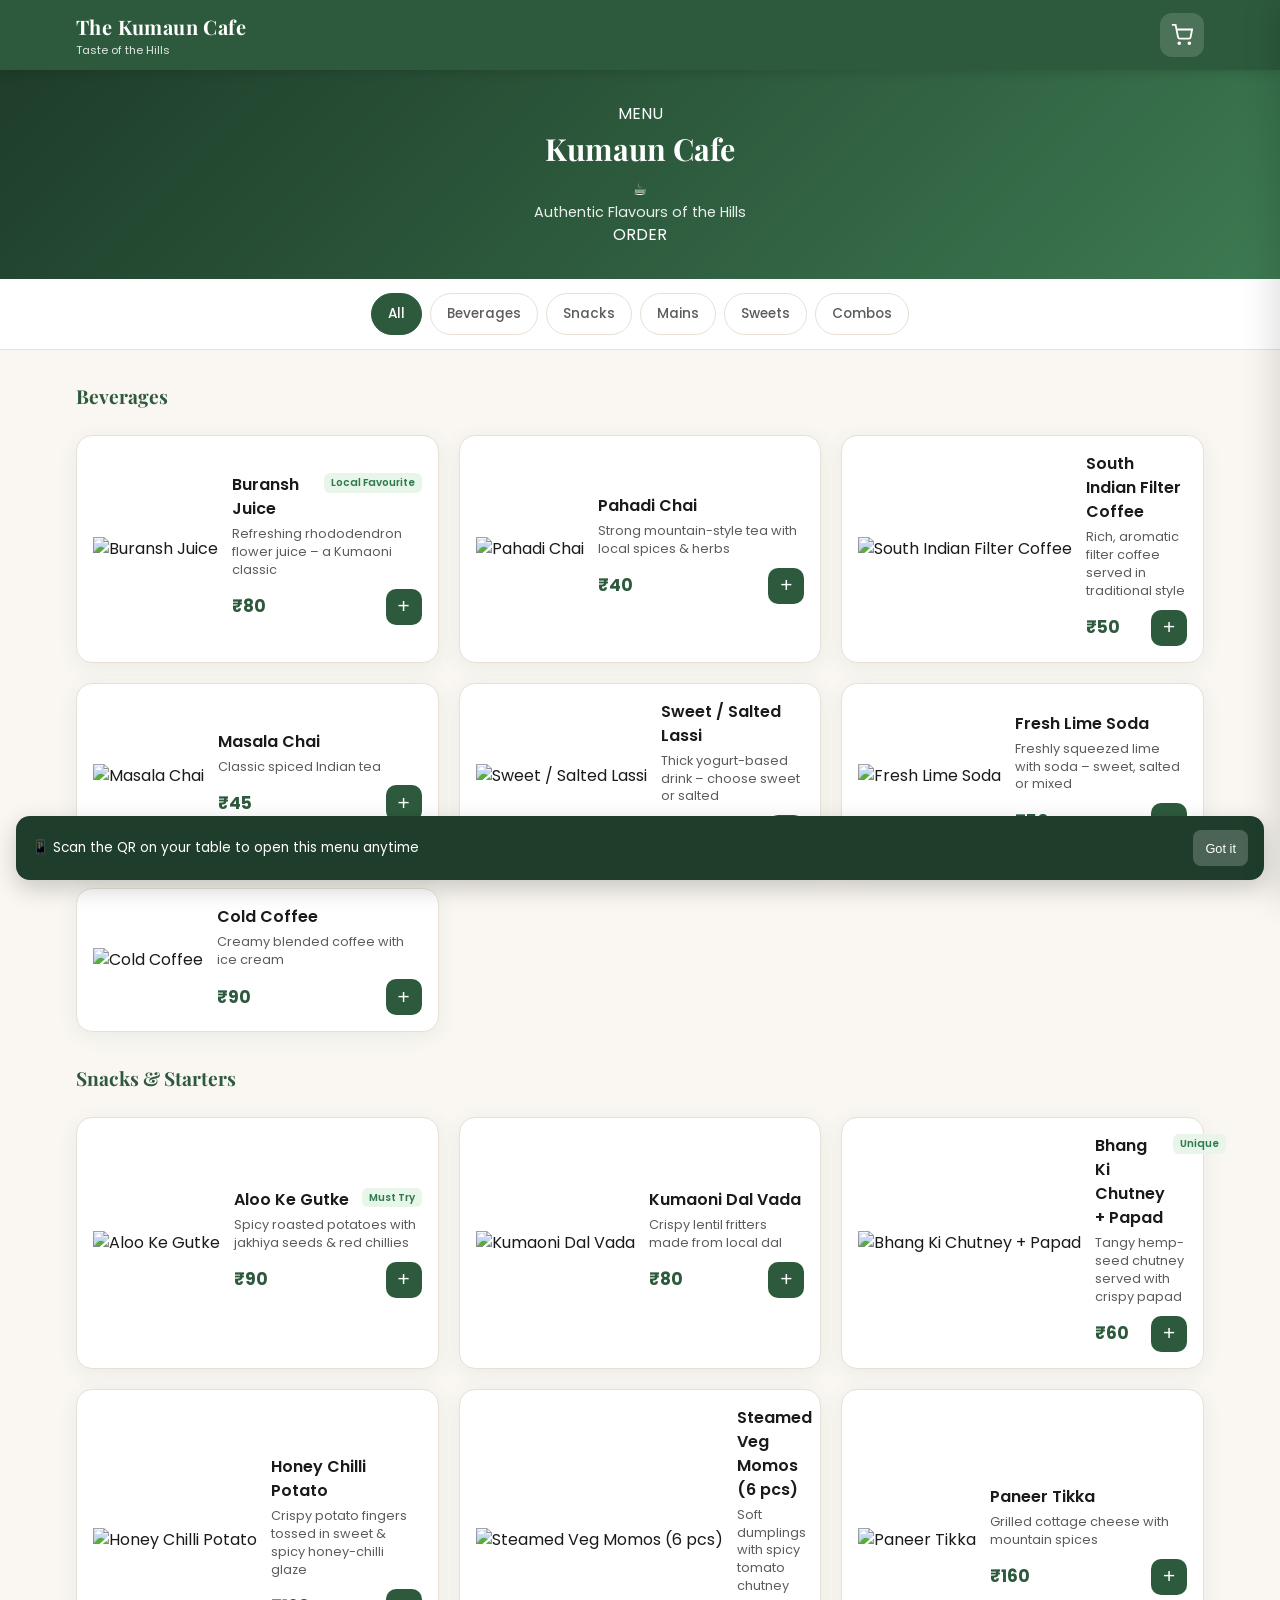
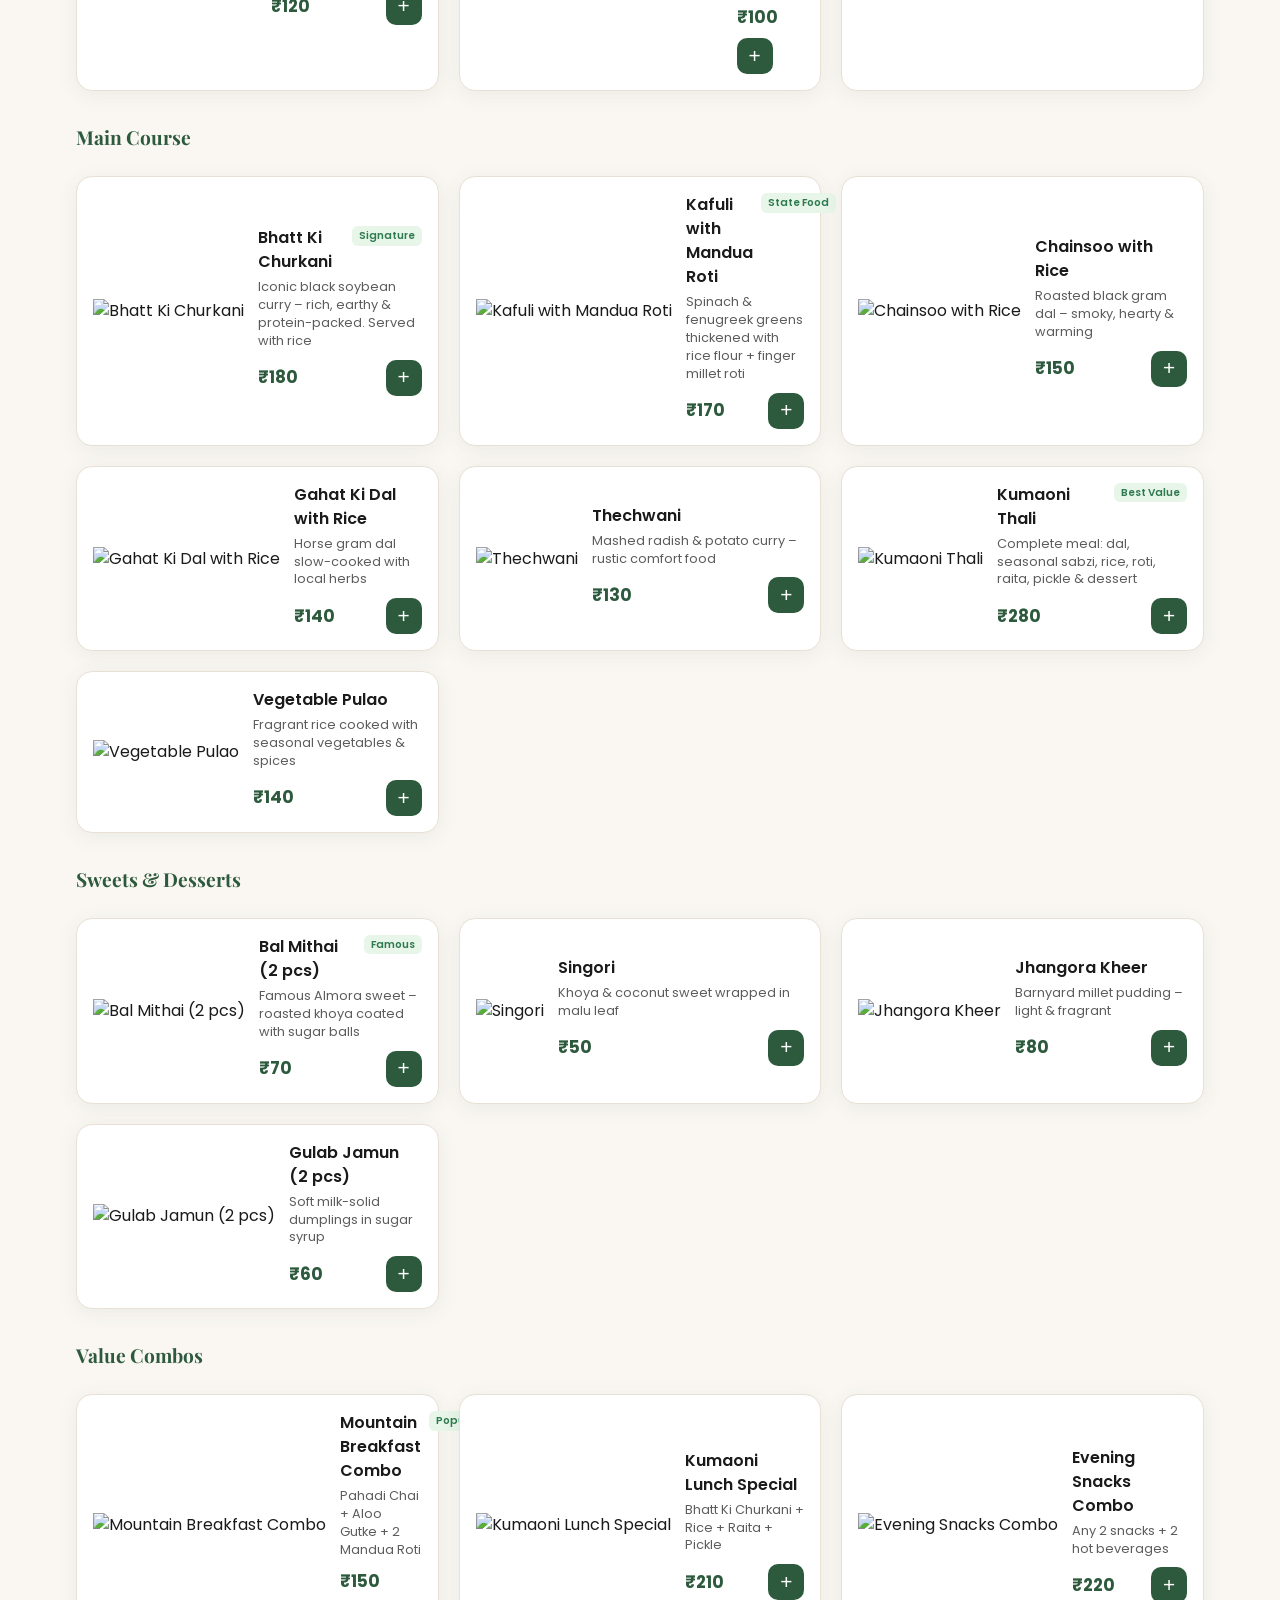
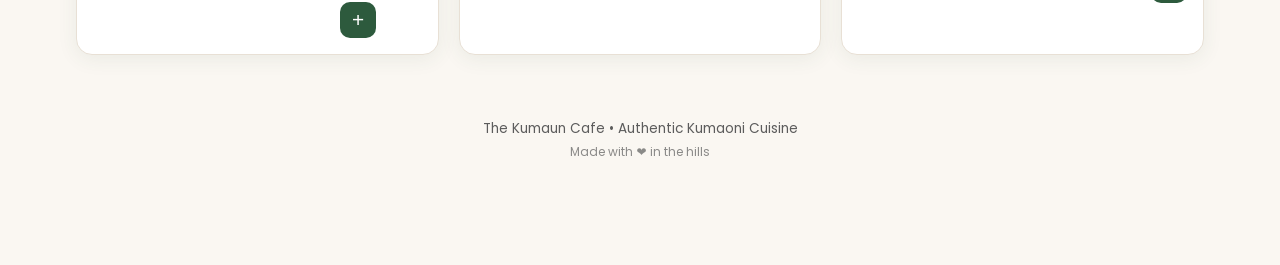
==== commit 9ba350ec: "Make menu, kitchen, and QR pages responsive Co-authored-by: BP127 <113278465+BP127@users.noreply.git" ====
--- a/index.html
+++ b/index.html
@@ -2,12 +2,12 @@
 <html lang="en">
 <head>
   <meta charset="UTF-8" />
-  <meta name="viewport" content="width=device-width, initial-scale=1.0, maximum-scale=1.0, user-scalable=no" />
+  <meta name="viewport" content="width=device-width, initial-scale=1.0" />
   <title>The Kumaun Cafe | Digital Menu</title>
   <meta name="description" content="Scan, order & enjoy authentic Kumaoni flavours at The Kumaun Cafe" />
   <link rel="preconnect" href="https://fonts.googleapis.com" />
   <link rel="preconnect" href="https://fonts.gstatic.com" crossorigin />
-  <link href="https://fonts.googleapis.com/css2?family=Barlow+Condensed:wght@400;500;600;700&family=Caveat:wght@600;700&display=swap" rel="stylesheet" />
+  <link href="https://fonts.googleapis.com/css2?family=Great+Vibes&family=Cormorant+Garamond:wght@400;500;600;700&family=Playfair+Display:wght@500;600;700&family=Poppins:wght@300;400;500;600&display=swap" rel="stylesheet" />
   <link rel="stylesheet" href="css/style.css" />
   <link rel="icon" href="data:image/svg+xml,<svg xmlns='http://www.w3.org/2000/svg' viewBox='0 0 100 100'><text y='.9em' font-size='90'>🏔️</text></svg>" />
 </head>
@@ -17,7 +17,7 @@
     <div class="header-inner">
       <div class="logo">
         <div>
-          <h1 class="handwritten-title">The <span class="title-accent">Kumaun</span> Cafe</h1>
+          <h1 class="handwritten-title">The Kumaun Cafe</h1>
           <p class="tagline">Taste of the Hills</p>
         </div>
       </div>
@@ -36,7 +36,7 @@
     <div class="hero-banner">
       <div class="hero-side left">MENU</div>
       <div class="hero-center">
-        <h2 class="handwritten-hero"><span class="title-accent">Kumaun</span> Cafe</h2>
+        <h2 class="handwritten-hero">Kumaun Cafe</h2>
         <div class="hero-cup">
           <span class="cup-emoji">☕</span>
         </div>
--- a/css/style.css
+++ b/css/style.css
@@ -1,190 +1,163 @@
-@import url('./theme.css');
-
 :root {
-  --success: #4ade80;
-  --radius: 18px;
-  --header-h: 72px;
+  --primary: #2d5a3d;
+  --primary-dark: #1e3d2a;
+  --accent: #c45c26;
+  --accent-light: #e07a45;
+  --bg: #faf7f2;
+  --card: #ffffff;
+  --text: #1a1a1a;
+  --text-muted: #5c5c5c;
+  --border: #e8e0d5;
+  --success: #2d7a4f;
+  --shadow: 0 4px 20px rgba(45, 90, 61, 0.08);
+  --radius: 16px;
+  --header-h: 70px;
 }
 
 * {
   margin: 0;
   padding: 0;
-}
-
+  box-sizing: border-box;
+}
+
+html,
 body {
+  width: 100%;
+  overflow-x: hidden;
+}
+
+body {
+  font-family: 'Poppins', system-ui, sans-serif;
+  background: var(--bg);
+  color: var(--text);
   line-height: 1.5;
+  min-height: 100vh;
   padding-bottom: 80px;
 }
 
+img,
+svg {
+  max-width: 100%;
+  height: auto;
+}
+
+/* Header */
 .header {
   position: sticky;
   top: 0;
   z-index: 100;
+  background: var(--primary);
+  color: white;
   height: var(--header-h);
-  background: rgba(8, 8, 8, 0.88);
-  backdrop-filter: blur(14px);
-  border-bottom: 1px solid rgba(255, 255, 255, 0.1);
-}
-
-.header-inner,
-.hero-banner,
-.menu-container {
-  width: min(100%, 980px);
+  box-shadow: 0 2px 12px rgba(0,0,0,0.15);
+}
+
+.header-inner {
+  max-width: 900px;
   margin: 0 auto;
-}
-
-.header-inner {
+  padding: 0 16px;
   height: 100%;
-  padding: 0 16px;
   display: flex;
   align-items: center;
   justify-content: space-between;
-  gap: 16px;
+  gap: 10px;
 }
 
 .logo {
   display: flex;
   align-items: center;
-}
-
-.handwritten-title {
-  font-size: clamp(2rem, 4.8vw, 2.85rem);
-  line-height: 0.92;
+  gap: 10px;
+  min-width: 0;
+}
+
+.logo-icon {
+  font-size: 28px;
+}
+
+.logo h1 {
+  font-family: 'Playfair Display', serif;
+  font-size: 1.25rem;
+  font-weight: 700;
   letter-spacing: 0.02em;
-  color: var(--text);
 }
 
 .tagline {
-  margin-top: 6px;
-  font-size: 0.9rem;
-  letter-spacing: 0.22em;
-  text-transform: uppercase;
+  font-size: 0.7rem;
+  opacity: 0.85;
+  font-weight: 400;
 }
 
 .cart-btn {
   position: relative;
-  width: 46px;
-  height: 46px;
-  border: 1px solid rgba(244, 180, 0, 0.35);
-  border-radius: 50%;
-  background: rgba(244, 180, 0, 0.14);
-  color: var(--text);
-  display: inline-flex;
+  background: rgba(255,255,255,0.15);
+  border: none;
+  color: white;
+  width: 44px;
+  height: 44px;
+  border-radius: 12px;
+  display: flex;
   align-items: center;
   justify-content: center;
   cursor: pointer;
-  flex-shrink: 0;
+  transition: background 0.2s;
 }
 
 .cart-btn:hover {
-  background: rgba(244, 180, 0, 0.22);
+  background: rgba(255,255,255,0.25);
 }
 
 .cart-count {
   position: absolute;
   top: -4px;
   right: -4px;
+  background: var(--accent);
+  color: white;
+  font-size: 0.7rem;
+  font-weight: 700;
   min-width: 20px;
   height: 20px;
-  padding: 0 4px;
-  border-radius: 999px;
+  border-radius: 10px;
   display: flex;
   align-items: center;
   justify-content: center;
-  background: var(--accent);
-  color: #111;
-  font-size: 0.76rem;
-  font-weight: 700;
+  padding: 0 5px;
 }
 
 .cart-count.hidden {
   display: none;
 }
 
+/* Hero */
 .hero {
-  padding: 20px 16px 12px;
-}
-
-.hero-banner {
-  display: grid;
-  grid-template-columns: minmax(48px, 1fr) auto minmax(48px, 1fr);
-  align-items: center;
-  gap: 12px;
-  padding: 28px 18px;
-  border-radius: 30px;
-  background:
-    linear-gradient(180deg, rgba(255, 255, 255, 0.04), rgba(255, 255, 255, 0.02)),
-    rgba(12, 12, 12, 0.78);
-  border: 1px solid rgba(255, 255, 255, 0.08);
-  box-shadow: var(--shadow-lg);
-  position: relative;
-  overflow: hidden;
-}
-
-.hero-banner::after {
-  content: '';
-  position: absolute;
-  inset: 0;
-  background: linear-gradient(90deg, transparent, rgba(244, 180, 0, 0.05), transparent);
-  pointer-events: none;
-}
-
-.hero-side {
-  font-size: 1rem;
-  font-weight: 700;
-  letter-spacing: 0.36em;
-  text-transform: uppercase;
-  color: var(--accent);
-  white-space: nowrap;
-}
-
-.hero-side.left {
-  text-align: right;
-}
-
-.hero-side.right {
-  text-align: left;
-}
-
-.hero-center {
+  background: linear-gradient(135deg, #1e3d2a 0%, #2d5a3d 50%, #3d7a52 100%);
+  color: white;
+  padding: clamp(20px, 5vw, 32px) 20px;
   text-align: center;
 }
 
-.handwritten-hero {
-  font-size: clamp(2.5rem, 8vw, 4rem);
-  line-height: 0.95;
-  color: var(--text);
-}
-
-.hero-cup {
-  margin: 8px 0 12px;
-  display: flex;
-  justify-content: center;
-}
-
-.cup-emoji {
-  font-size: 2.7rem;
-  filter: drop-shadow(0 0 16px rgba(244, 180, 0, 0.25));
-}
-
-.hero-sub {
-  font-size: 1rem;
-  letter-spacing: 0.18em;
-  text-transform: uppercase;
-}
-
+.hero h2 {
+  font-family: 'Playfair Display', serif;
+  font-size: clamp(1.35rem, 5vw, 1.9rem);
+  margin-bottom: 6px;
+}
+
+.hero p {
+  font-size: 0.9rem;
+  opacity: 0.9;
+}
+
+/* Category Nav */
 .category-nav {
+  display: flex;
+  gap: 8px;
+  padding: 14px 16px;
+  overflow-x: auto;
+  background: white;
+  border-bottom: 1px solid var(--border);
   position: sticky;
   top: var(--header-h);
   z-index: 90;
-  display: flex;
-  gap: 8px;
-  padding: 12px 16px 14px;
-  overflow-x: auto;
   scrollbar-width: none;
-  background: linear-gradient(180deg, rgba(7, 7, 7, 0.96), rgba(7, 7, 7, 0.78));
-  border-bottom: 1px solid rgba(255, 255, 255, 0.08);
-  backdrop-filter: blur(12px);
 }
 
 .category-nav::-webkit-scrollbar {
@@ -193,216 +166,176 @@
 
 .cat-btn {
   flex-shrink: 0;
-  padding: 10px 18px;
-  border-radius: 999px;
-  border: 1px solid rgba(255, 255, 255, 0.14);
-  background: rgba(255, 255, 255, 0.04);
-  color: var(--text-soft);
-  font-size: 1rem;
-  font-weight: 600;
-  letter-spacing: 0.04em;
-  text-transform: uppercase;
+  padding: 8px 16px;
+  min-height: 42px;
+  border: 1.5px solid var(--border);
+  background: white;
+  border-radius: 24px;
+  font-size: 0.85rem;
+  font-weight: 500;
+  color: var(--text-muted);
   cursor: pointer;
+  transition: all 0.2s;
+  font-family: inherit;
 }
 
 .cat-btn.active,
 .cat-btn:hover {
-  background: rgba(244, 180, 0, 0.16);
-  color: var(--accent);
-  border-color: rgba(244, 180, 0, 0.42);
-}
-
+  background: var(--primary);
+  color: white;
+  border-color: var(--primary);
+}
+
+/* Menu */
 .menu-container {
-  padding: 18px 16px 40px;
+  max-width: 900px;
+  margin: 0 auto;
+  padding: 20px 16px 40px;
   display: grid;
   gap: 16px;
 }
 
-.category-title {
-  grid-column: 1 / -1;
-  margin: 10px 0 2px;
-  padding-bottom: 8px;
-  border-bottom: 1px solid rgba(244, 180, 0, 0.2);
-  color: var(--text);
-  font-size: 1.55rem;
-  font-weight: 700;
-  letter-spacing: 0.16em;
-  text-transform: uppercase;
-}
-
 .menu-item {
-  display: flex;
-  align-items: center;
-  gap: 15px;
+  background: var(--card);
+  border-radius: var(--radius);
   padding: 16px;
-  border-radius: var(--radius);
-  background: rgba(255, 255, 255, 0.05);
-  border: 1px solid rgba(255, 255, 255, 0.08);
-  box-shadow: var(--shadow-md);
-  backdrop-filter: blur(8px);
-}
-
-.menu-item:hover {
-  border-color: rgba(244, 180, 0, 0.22);
+  display: flex;
+  gap: 14px;
+  box-shadow: var(--shadow);
+  border: 1px solid var(--border);
+  transition: transform 0.15s, box-shadow 0.15s;
+  align-items: center;
 }
 
 .menu-item:active {
-  transform: scale(0.985);
-}
-
-.item-image {
-  width: 92px;
-  height: 92px;
-  min-width: 92px;
-  border-radius: 50%;
-  object-fit: cover;
-  border: 2px solid rgba(244, 180, 0, 0.32);
-  box-shadow: 0 0 0 5px rgba(244, 180, 0, 0.08);
-  background: rgba(255, 255, 255, 0.04);
+  transform: scale(0.98);
 }
 
 .item-info {
   flex: 1;
   min-width: 0;
-  display: flex;
-  flex-direction: column;
-}
-
-.item-header,
-.item-footer,
-.cart-total,
-.cart-item,
-.cart-item-actions,
-.line,
-.bill-row {
-  display: flex;
+}
+
+.item-header {
+  display: flex;
+  align-items: flex-start;
   justify-content: space-between;
+  gap: 8px;
+  margin-bottom: 4px;
+}
+
+.item-name {
+  font-weight: 600;
+  font-size: 1rem;
+  color: var(--text);
+}
+
+.item-badge {
+  font-size: 0.65rem;
+  font-weight: 600;
+  padding: 2px 7px;
+  border-radius: 6px;
+  background: #e8f5e9;
+  color: var(--success);
+  white-space: nowrap;
+}
+
+.item-badge.spicy {
+  background: #fff3e0;
+  color: #e65100;
+}
+
+.item-desc {
+  font-size: 0.8rem;
+  color: var(--text-muted);
+  margin-bottom: 10px;
+  line-height: 1.4;
+}
+
+.item-footer {
+  display: flex;
+  align-items: center;
+  justify-content: space-between;
+  gap: 8px;
+  flex-wrap: wrap;
+}
+
+.item-price {
+  font-weight: 700;
+  font-size: 1.05rem;
+  color: var(--primary);
+}
+
+.add-btn {
+  background: var(--primary);
+  color: white;
+  border: none;
+  width: 36px;
+  height: 36px;
+  border-radius: 10px;
+  font-size: 1.3rem;
+  font-weight: 500;
+  cursor: pointer;
+  display: flex;
+  align-items: center;
+  justify-content: center;
+  transition: background 0.2s;
+  line-height: 1;
+}
+
+.add-btn:hover {
+  background: var(--primary-dark);
+}
+
+.qty-controls {
+  display: flex;
   align-items: center;
   gap: 10px;
-}
-
-.item-header {
-  align-items: flex-start;
-  margin-bottom: 6px;
-}
-
-.item-name {
-  color: var(--text);
-  font-size: 1.45rem;
-  font-weight: 700;
-  line-height: 1;
-  text-transform: uppercase;
-  letter-spacing: 0.04em;
-}
-
-.item-badge {
-  padding: 4px 9px;
-  border-radius: 999px;
-  border: 1px solid rgba(244, 180, 0, 0.25);
-  background: rgba(244, 180, 0, 0.12);
-  color: var(--accent);
-  font-size: 0.8rem;
-  font-weight: 700;
-  letter-spacing: 0.06em;
-  text-transform: uppercase;
-  white-space: nowrap;
-}
-
-.item-badge.spicy {
-  border-color: rgba(255, 138, 101, 0.28);
-  background: rgba(255, 138, 101, 0.15);
-  color: #ffb08a;
-}
-
-.item-desc {
-  margin-bottom: 12px;
-  font-family: system-ui, -apple-system, BlinkMacSystemFont, 'Segoe UI', sans-serif;
-  font-size: 0.9rem;
-  line-height: 1.55;
-}
-
-.item-price {
-  font-size: 1.5rem;
-  font-weight: 700;
-  letter-spacing: 0.04em;
-}
-
-.add-btn,
-.qty-btn,
-.btn-primary,
-.btn-secondary,
-.btn-whatsapp,
-.qr-hint button {
-  border: 1px solid transparent;
-  border-radius: 999px;
-}
-
-.add-btn,
+  background: #f0f7f2;
+  border-radius: 10px;
+  padding: 4px 8px;
+}
+
 .qty-btn {
-  display: inline-flex;
-  align-items: center;
-  justify-content: center;
-  cursor: pointer;
-}
-
-.add-btn {
-  width: 38px;
-  height: 38px;
-  background: var(--accent);
-  color: #111;
-  font-size: 1.4rem;
-  font-weight: 700;
-}
-
-.add-btn:hover,
-.qty-btn:hover,
-.btn-primary:hover:not(:disabled),
-.qr-hint button:hover {
-  background: var(--accent-soft);
-}
-
-.qty-controls {
-  display: inline-flex;
-  align-items: center;
-  gap: 8px;
-  padding: 4px 6px;
-  border-radius: 999px;
-  background: rgba(255, 255, 255, 0.06);
-  border: 1px solid rgba(255, 255, 255, 0.08);
-}
-
-.qty-btn {
+  background: var(--primary);
+  color: white;
+  border: none;
   width: 28px;
   height: 28px;
-  background: rgba(244, 180, 0, 0.16);
-  color: var(--text);
-  font-size: 1rem;
-  font-weight: 700;
+  border-radius: 8px;
+  font-size: 1.1rem;
+  cursor: pointer;
+  display: flex;
+  align-items: center;
+  justify-content: center;
+  line-height: 1;
 }
 
 .qty-value {
-  min-width: 20px;
+  font-weight: 600;
+  min-width: 18px;
   text-align: center;
-  color: var(--text);
-  font-size: 1rem;
-  font-weight: 700;
-}
-
-.cart-overlay,
-.modal {
+}
+
+.category-title {
+  font-family: 'Playfair Display', serif;
+  font-size: 1.2rem;
+  color: var(--primary);
+  margin: 12px 0 4px;
+  grid-column: 1 / -1;
+}
+
+/* Cart Sidebar */
+.cart-overlay {
   position: fixed;
   inset: 0;
-  background: rgba(0, 0, 0, 0.62);
-}
-
-.cart-overlay {
+  background: rgba(0,0,0,0.4);
   z-index: 200;
   opacity: 1;
-  transition: opacity 0.25s ease;
-}
-
-.cart-overlay.hidden,
-.modal.hidden {
+  transition: opacity 0.25s;
+}
+
+.cart-overlay.hidden {
   opacity: 0;
   pointer-events: none;
 }
@@ -411,47 +344,42 @@
   position: fixed;
   top: 0;
   right: 0;
+  width: min(380px, 100%);
+  height: 100%;
+  background: white;
   z-index: 210;
-  width: min(390px, 100%);
-  height: 100%;
   display: flex;
   flex-direction: column;
   transform: translateX(100%);
   transition: transform 0.3s cubic-bezier(0.4, 0, 0.2, 1);
-  background: var(--panel-strong);
-  border-left: 1px solid rgba(255, 255, 255, 0.08);
+  box-shadow: -8px 0 30px rgba(0,0,0,0.12);
 }
 
 .cart-sidebar.open {
   transform: translateX(0);
 }
 
-.cart-header,
-.cart-footer {
+.cart-header {
+  display: flex;
+  align-items: center;
+  justify-content: space-between;
   padding: 18px 20px;
-}
-
-.cart-header {
-  border-bottom: 1px solid rgba(255, 255, 255, 0.08);
+  border-bottom: 1px solid var(--border);
 }
 
 .cart-header h3 {
-  color: var(--text);
-  font-size: 2rem;
-  line-height: 1;
-}
-
-.close-btn,
-.modal-close {
-  background: transparent;
+  font-family: 'Playfair Display', serif;
+  font-size: 1.25rem;
+}
+
+.close-btn {
+  background: none;
   border: none;
+  font-size: 1.8rem;
   color: var(--text-muted);
   cursor: pointer;
   line-height: 1;
-}
-
-.close-btn {
-  font-size: 1.9rem;
+  padding: 0 4px;
 }
 
 .cart-items {
@@ -461,149 +389,172 @@
 }
 
 .empty-cart {
+  text-align: center;
+  color: var(--text-muted);
   padding: 40px 20px;
-  text-align: center;
-  font-family: system-ui, -apple-system, BlinkMacSystemFont, 'Segoe UI', sans-serif;
   font-size: 0.95rem;
 }
 
 .cart-item {
+  display: flex;
+  justify-content: space-between;
+  align-items: center;
+  gap: 10px;
   padding: 12px 0;
-  border-bottom: 1px solid rgba(255, 255, 255, 0.08);
-  align-items: flex-start;
+  border-bottom: 1px solid var(--border);
 }
 
 .cart-item-info h4 {
-  color: var(--text);
-  font-size: 1.15rem;
-  font-weight: 700;
-  letter-spacing: 0.04em;
-  text-transform: uppercase;
-}
-
-.cart-item-info p,
-.success-msg,
-.modal-sub,
-.form-group label,
-.final-bill,
-.order-summary-box,
-.footer,
-.footer-small {
-  font-family: system-ui, -apple-system, BlinkMacSystemFont, 'Segoe UI', sans-serif;
+  font-size: 0.95rem;
+  font-weight: 600;
 }
 
 .cart-item-info p {
-  margin-top: 4px;
-  font-size: 0.86rem;
+  font-size: 0.8rem;
+  color: var(--text-muted);
+}
+
+.cart-item-actions {
+  display: flex;
+  align-items: center;
+  gap: 8px;
 }
 
 .cart-footer {
-  background: rgba(255, 255, 255, 0.03);
-  border-top: 1px solid rgba(255, 255, 255, 0.08);
+  padding: 16px 20px 24px;
+  border-top: 1px solid var(--border);
+  background: #fafafa;
 }
 
 .cart-total {
+  display: flex;
+  justify-content: space-between;
+  align-items: center;
   margin-bottom: 14px;
-  color: var(--text);
-  font-size: 1.2rem;
+  font-size: 1.1rem;
+}
+
+.cart-total strong {
+  font-size: 1.35rem;
+  color: var(--primary);
+}
+
+/* Buttons */
+.btn-primary {
+  background: var(--primary);
+  color: white;
+  border: none;
+  padding: 14px 24px;
+  min-height: 44px;
+  border-radius: 12px;
+  font-size: 1rem;
   font-weight: 600;
-}
-
-.cart-total strong {
-  font-size: 1.6rem;
-}
-
-.btn-primary,
-.btn-secondary,
+  cursor: pointer;
+  width: 100%;
+  font-family: inherit;
+  transition: background 0.2s;
+}
+
+.btn-primary:hover:not(:disabled) {
+  background: var(--primary-dark);
+}
+
+.btn-primary:disabled {
+  background: #a0b5a8;
+  cursor: not-allowed;
+}
+
+.btn-full {
+  width: 100%;
+}
+
+.btn-secondary {
+  background: white;
+  color: var(--primary);
+  border: 2px solid var(--primary);
+  padding: 12px 24px;
+  min-height: 44px;
+  border-radius: 12px;
+  font-size: 0.95rem;
+  font-weight: 600;
+  cursor: pointer;
+  width: 100%;
+  font-family: inherit;
+}
+
 .btn-whatsapp {
+  display: flex;
+  align-items: center;
+  justify-content: center;
+  gap: 8px;
+  background: #25D366;
+  color: white;
+  text-decoration: none;
+  padding: 14px 20px;
+  min-height: 44px;
+  border-radius: 12px;
+  font-weight: 600;
+  font-size: 0.95rem;
   width: 100%;
-  padding: 13px 22px;
-  font-size: 1.05rem;
-  font-weight: 700;
-  letter-spacing: 0.04em;
-  text-transform: uppercase;
-  cursor: pointer;
-  text-decoration: none;
-}
-
-.btn-primary {
-  background: var(--accent);
-  color: #111;
-}
-
-.btn-primary:disabled {
-  background: rgba(255, 255, 255, 0.12);
-  color: rgba(255, 255, 255, 0.45);
-  cursor: not-allowed;
-}
-
-.btn-secondary {
-  background: transparent;
-  color: var(--text);
-  border-color: rgba(244, 180, 0, 0.38);
-}
-
-.btn-secondary:hover {
-  background: rgba(244, 180, 0, 0.1);
-}
-
-.btn-whatsapp {
-  display: inline-flex;
-  justify-content: center;
-  align-items: center;
-  gap: 8px;
   margin-bottom: 10px;
-  background: #25d366;
-  color: #fff;
-}
-
+}
+
+/* Modal */
 .modal {
+  position: fixed;
+  inset: 0;
+  background: rgba(0,0,0,0.5);
   z-index: 300;
   display: flex;
   align-items: flex-end;
   justify-content: center;
+  padding: 0;
+  opacity: 1;
+  transition: opacity 0.25s;
+}
+
+.modal.hidden {
+  opacity: 0;
+  pointer-events: none;
 }
 
 .modal-content {
-  position: relative;
+  background: white;
   width: 100%;
-  max-width: 500px;
+  max-width: 480px;
   max-height: 90vh;
   overflow-y: auto;
-  padding: 30px 24px 40px;
-  border-radius: 26px 26px 0 0;
-  background: var(--panel-strong);
-  border: 1px solid rgba(255, 255, 255, 0.08);
+  border-radius: 24px 24px 0 0;
+  padding: 28px 24px 40px;
+  position: relative;
   animation: slideUp 0.3s ease;
 }
 
 @keyframes slideUp {
-  from {
-    transform: translateY(36px);
-    opacity: 0;
-  }
-  to {
-    transform: translateY(0);
-    opacity: 1;
-  }
+  from { transform: translateY(40px); opacity: 0; }
+  to { transform: translateY(0); opacity: 1; }
 }
 
 .modal-close {
   position: absolute;
   top: 16px;
   right: 20px;
+  background: none;
+  border: none;
   font-size: 1.8rem;
+  color: var(--text-muted);
+  cursor: pointer;
 }
 
 .modal-content h2 {
-  color: var(--text);
-  font-size: 2.35rem;
-  line-height: 0.95;
-  margin-bottom: 6px;
+  font-family: 'Playfair Display', serif;
+  font-size: 1.5rem;
+  margin-bottom: 4px;
 }
 
 .modal-sub {
-  font-size: 0.95rem;
+  color: var(--text-muted);
+  font-size: 0.9rem;
   margin-bottom: 20px;
 }
 
@@ -613,85 +564,105 @@
 
 .form-group label {
   display: block;
+  font-size: 0.85rem;
+  font-weight: 500;
   margin-bottom: 6px;
-  color: var(--text-soft);
-  font-size: 0.9rem;
+  color: var(--text);
 }
 
 .form-group input,
 .form-group textarea {
   width: 100%;
   padding: 12px 14px;
-  border: 1px solid rgba(255, 255, 255, 0.12);
-  border-radius: 14px;
-  background: rgba(255, 255, 255, 0.05);
-  color: var(--text);
-}
-
-.form-group input::placeholder,
-.form-group textarea::placeholder {
-  color: rgba(255, 255, 255, 0.45);
+  border: 1.5px solid var(--border);
+  border-radius: 10px;
+  font-size: 1rem;
+  font-family: inherit;
+  transition: border-color 0.2s;
 }
 
 .form-group input:focus,
 .form-group textarea:focus {
-  border-color: rgba(244, 180, 0, 0.5);
-  background: rgba(255, 255, 255, 0.07);
-}
-
-.order-summary-box,
-.final-bill {
+  outline: none;
+  border-color: var(--primary);
+}
+
+.order-summary-box {
+  background: #f5f9f6;
+  border-radius: 12px;
+  padding: 14px;
   margin: 16px 0 20px;
-  padding: 16px;
-  border-radius: 18px;
-  background: rgba(255, 255, 255, 0.05);
-  border: 1px solid rgba(255, 255, 255, 0.08);
-  color: var(--text-soft);
-  font-size: 0.94rem;
-}
-
-.order-summary-box .line,
-.final-bill .bill-row {
-  margin-bottom: 8px;
-}
-
-.order-summary-box .total-line,
-.final-bill .bill-total {
+  font-size: 0.9rem;
+}
+
+.order-summary-box .line {
+  display: flex;
+  justify-content: space-between;
+  gap: 10px;
+  flex-wrap: wrap;
+  margin-bottom: 6px;
+}
+
+.order-summary-box .total-line {
+  border-top: 1px dashed var(--border);
   margin-top: 10px;
   padding-top: 10px;
-  border-top: 1px dashed rgba(244, 180, 0, 0.28);
-  color: var(--text);
   font-weight: 700;
-}
-
+  font-size: 1.05rem;
+}
+
+/* Success */
 .success-content {
   text-align: center;
 }
 
 .success-icon {
-  width: 68px;
-  height: 68px;
+  width: 64px;
+  height: 64px;
+  background: var(--success);
+  color: white;
+  border-radius: 50%;
+  display: flex;
+  align-items: center;
+  justify-content: center;
+  font-size: 2rem;
   margin: 0 auto 16px;
-  border-radius: 50%;
-  display: flex;
-  align-items: center;
-  justify-content: center;
-  background: var(--success);
-  color: #fff;
-  font-size: 2rem;
 }
 
 .order-id {
+  font-size: 0.95rem;
+  color: var(--text-muted);
   margin-bottom: 16px;
-  font-size: 1rem;
-}
-
-.order-id strong {
-  color: var(--accent);
+}
+
+.final-bill {
+  background: #f5f9f6;
+  border-radius: 12px;
+  padding: 16px;
+  text-align: left;
+  margin-bottom: 16px;
+  font-size: 0.9rem;
+}
+
+.final-bill .bill-row {
+  display: flex;
+  justify-content: space-between;
+  gap: 10px;
+  flex-wrap: wrap;
+  margin-bottom: 6px;
+}
+
+.final-bill .bill-total {
+  border-top: 1px solid var(--border);
+  margin-top: 10px;
+  padding-top: 10px;
+  font-weight: 700;
+  font-size: 1.1rem;
 }
 
 .success-msg {
-  font-size: 0.88rem;
+  font-size: 0.85rem;
+  color: var(--text-muted);
   margin-bottom: 20px;
 }
 
@@ -701,98 +672,131 @@
   gap: 10px;
 }
 
+/* QR Hint */
 .qr-hint {
   position: fixed;
+  bottom: 20px;
   left: 16px;
   right: 16px;
-  bottom: 20px;
+  background: var(--primary-dark);
+  color: white;
+  padding: 14px 16px;
+  border-radius: 14px;
+  display: flex;
+  align-items: center;
+  justify-content: space-between;
+  flex-wrap: wrap;
+  gap: 12px;
   z-index: 50;
-  display: flex;
-  align-items: center;
-  justify-content: space-between;
-  gap: 12px;
-  padding: 14px 16px;
-  border-radius: 18px;
-  background: rgba(12, 12, 12, 0.92);
-  border: 1px solid rgba(244, 180, 0, 0.24);
-  box-shadow: var(--shadow-md);
-  font-size: 0.9rem;
+  box-shadow: 0 8px 24px rgba(0,0,0,0.2);
+  font-size: 0.85rem;
 }
 
 .qr-hint button {
-  padding: 8px 14px;
-  background: var(--accent);
-  color: #111;
+  background: rgba(255,255,255,0.2);
+  border: none;
+  color: white;
+  padding: 6px 12px;
+  min-height: 36px;
+  border-radius: 8px;
+  font-size: 0.8rem;
   cursor: pointer;
+  white-space: nowrap;
 }
 
 .qr-hint.hidden {
   display: none;
 }
 
+/* Footer */
 .footer {
-  padding: 28px 16px;
   text-align: center;
-  font-size: 0.9rem;
+  padding: 24px 16px;
+  color: var(--text-muted);
+  font-size: 0.85rem;
 }
 
 .footer-small {
+  font-size: 0.75rem;
   margin-top: 4px;
-  font-size: 0.78rem;
-}
-
-@media (max-width: 520px) {
-  .handwritten-title {
-    font-size: 1.7rem;
-  }
-
-  .tagline,
-  .hero-sub,
-  .hero-side {
-    letter-spacing: 0.14em;
-  }
-
-  .hero-banner {
-    grid-template-columns: 1fr;
-    gap: 6px;
-    padding: 22px 16px;
-  }
-
-  .hero-side,
-  .hero-side.left,
-  .hero-side.right {
-    text-align: center;
+  opacity: 0.7;
+}
+
+/* Responsive */
+@media (max-width: 420px) {
+  .header-inner {
+    padding-inline: 12px;
+  }
+
+  .logo h1 {
+    font-size: 1.05rem;
+  }
+
+  .tagline {
+    font-size: 0.62rem;
   }
 
   .menu-item {
-    align-items: flex-start;
+    flex-direction: column;
+    align-items: stretch;
+    padding: 14px;
   }
 
   .item-image {
-    width: 78px;
-    height: 78px;
-    min-width: 78px;
+    width: min(140px, 45vw);
+    height: min(140px, 45vw);
+    margin: 0 auto;
+    border-radius: 14px;
+    object-fit: cover;
   }
 }
 
 @media (min-width: 600px) {
   .menu-container {
-    grid-template-columns: repeat(2, minmax(0, 1fr));
-  }
-
-  .item-image {
-    width: 100px;
-    height: 100px;
-    min-width: 100px;
-  }
-
+    grid-template-columns: 1fr 1fr;
+  }
+  
+  .category-title {
+    grid-column: 1 / -1;
+  }
+  
   .modal {
     align-items: center;
-    padding: 24px;
-  }
-
+  }
+  
   .modal-content {
-    border-radius: 26px;
+    border-radius: 20px;
     max-height: 85vh;
   }
 }
+
+@media (min-width: 768px) {
+  .category-nav {
+    justify-content: center;
+    flex-wrap: wrap;
+    overflow-x: visible;
+  }
+}
+
+@media (min-width: 1024px) {
+  .menu-container {
+    grid-template-columns: 1fr 1fr;
+    gap: 20px;
+    max-width: 980px;
+  }
+
+  .header-inner {
+    max-width: 980px;
+  }
+}
+
+@media (min-width: 1280px) {
+  .menu-container {
+    max-width: 1160px;
+    grid-template-columns: repeat(3, minmax(0, 1fr));
+  }
+
+  .header-inner {
+    max-width: 1160px;
+  }
+}
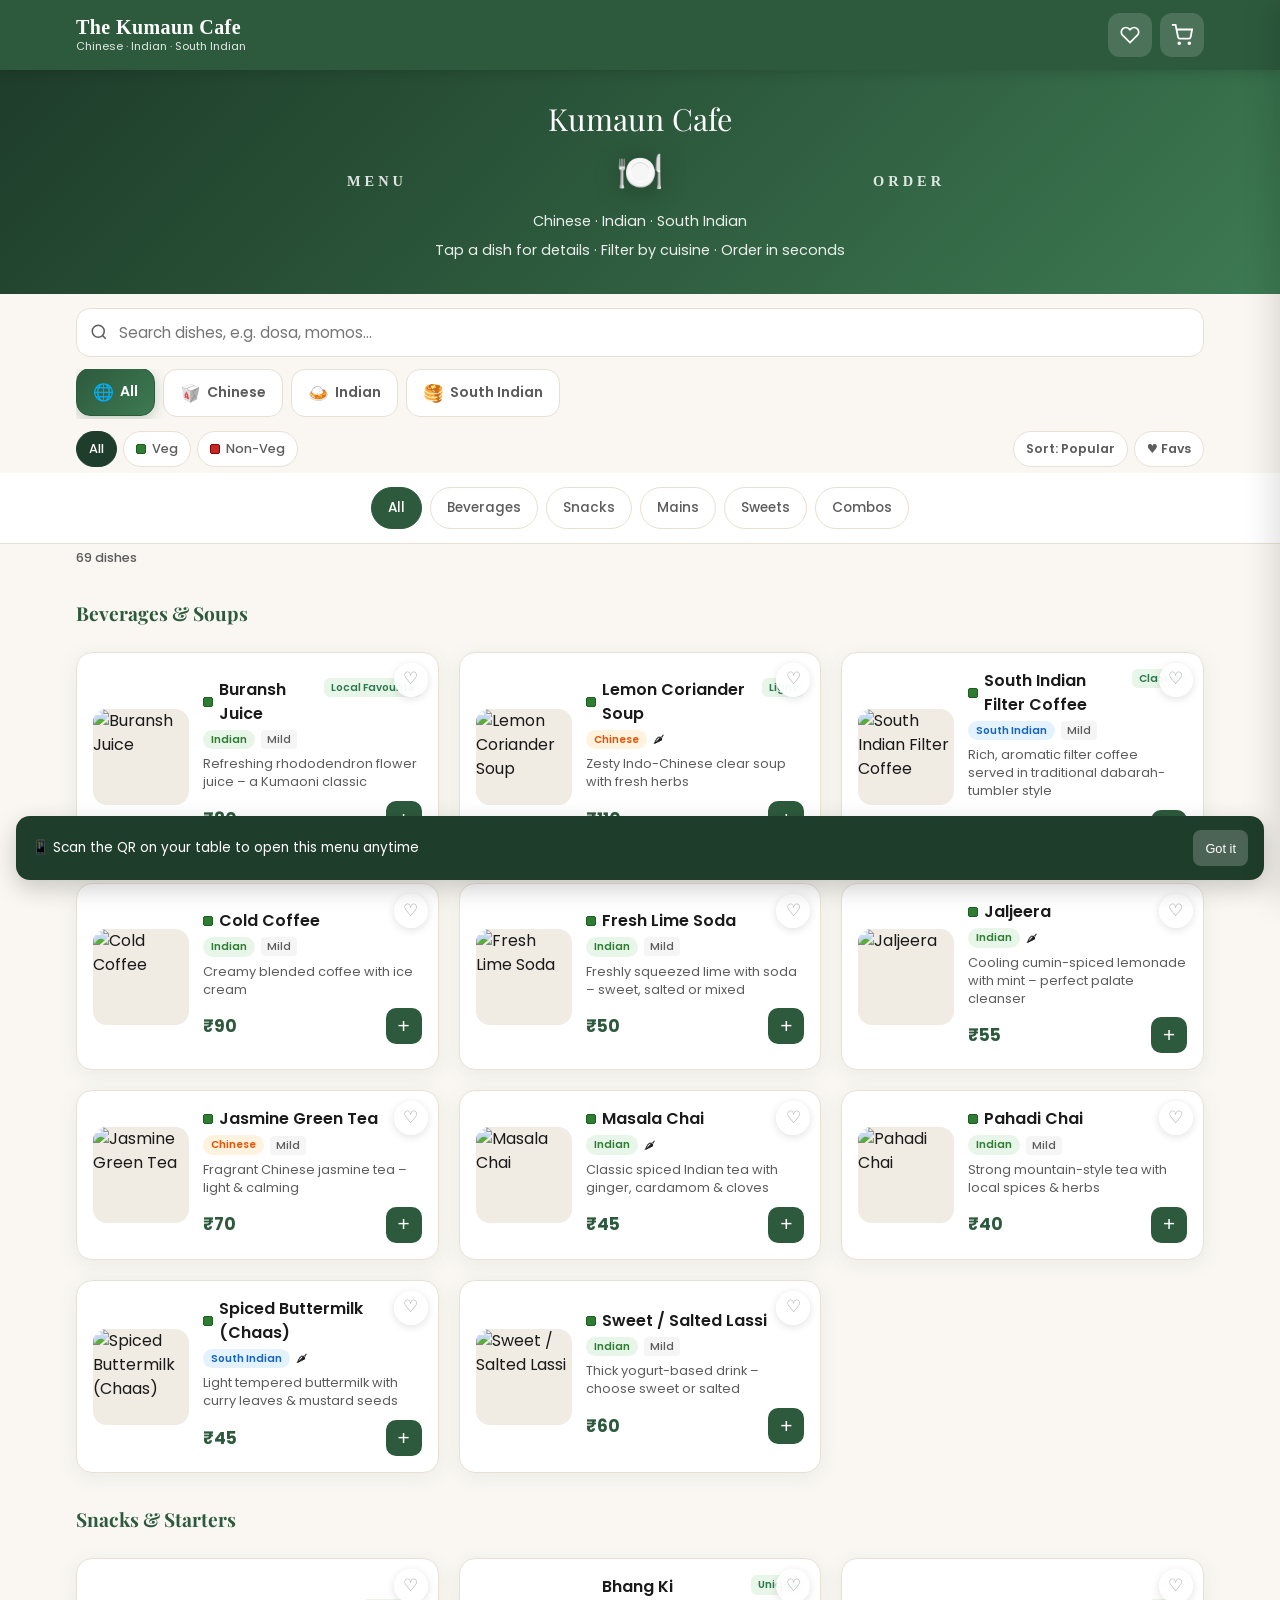
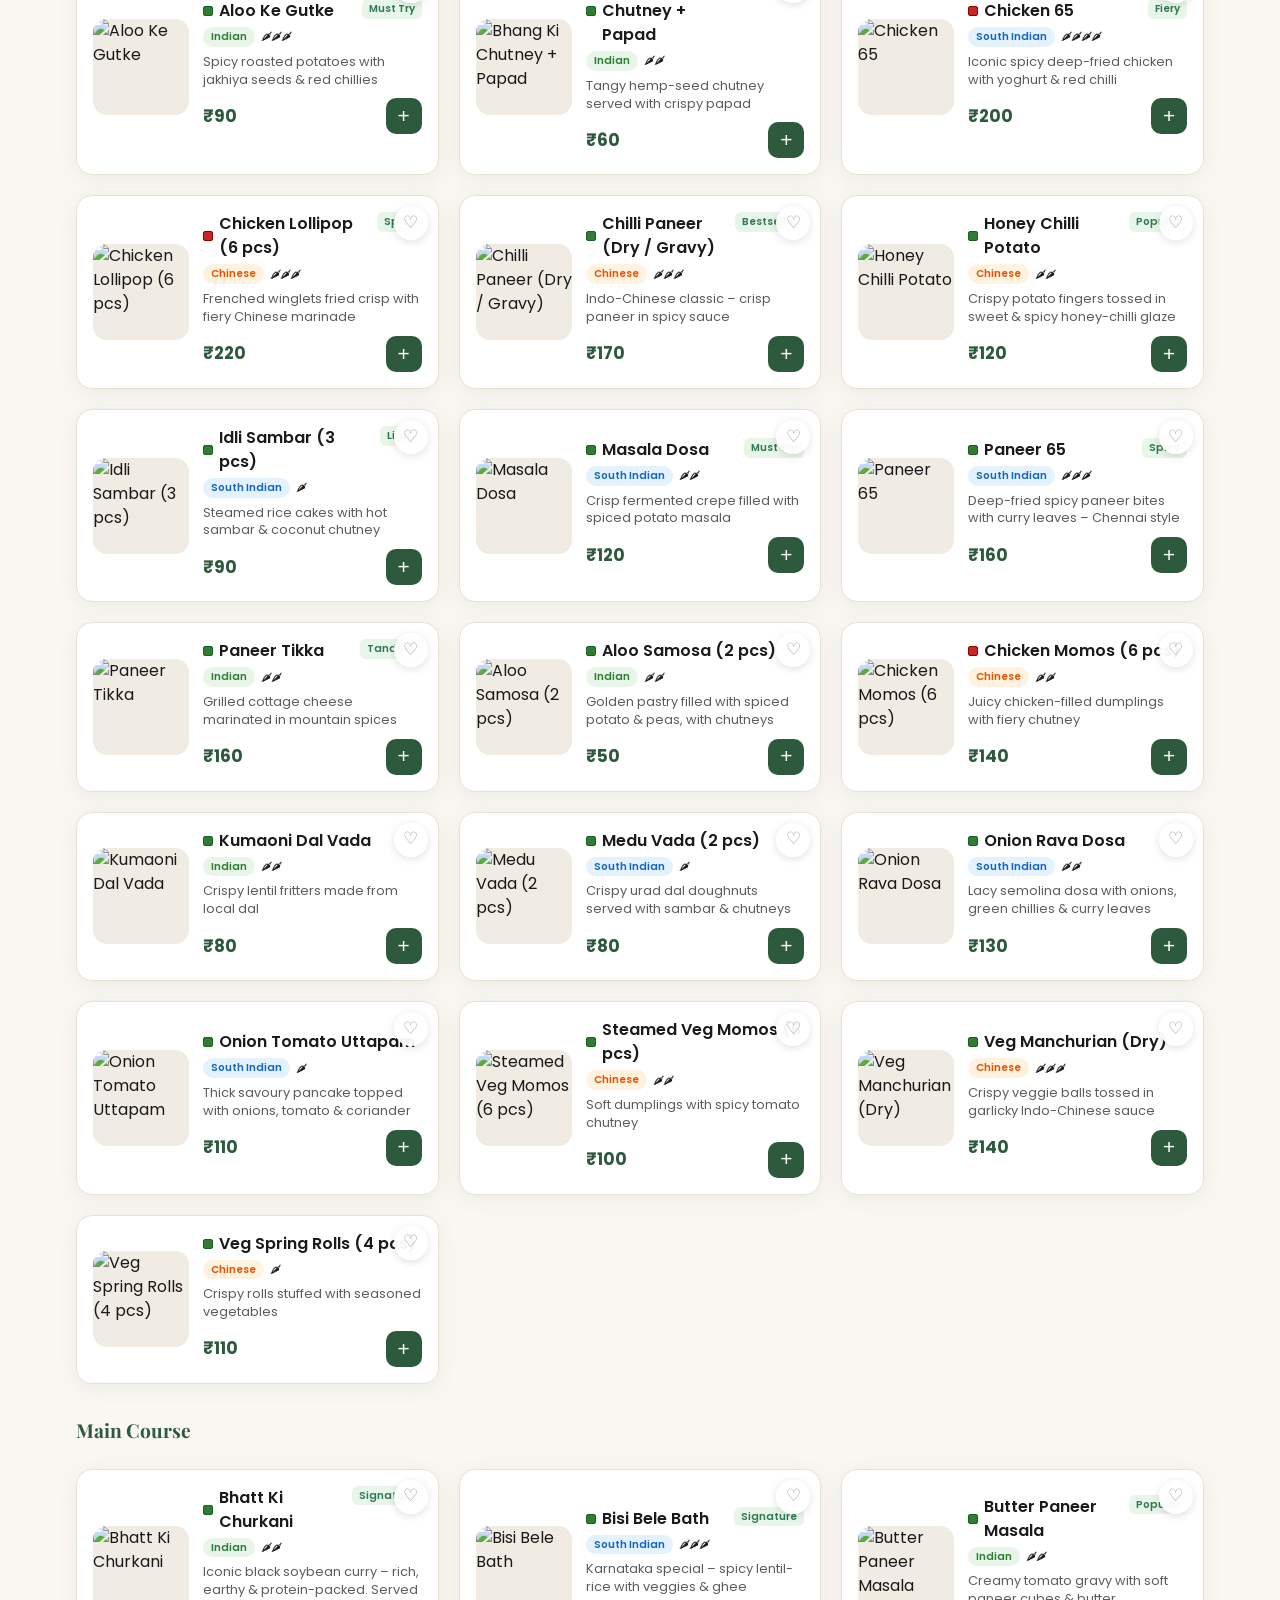
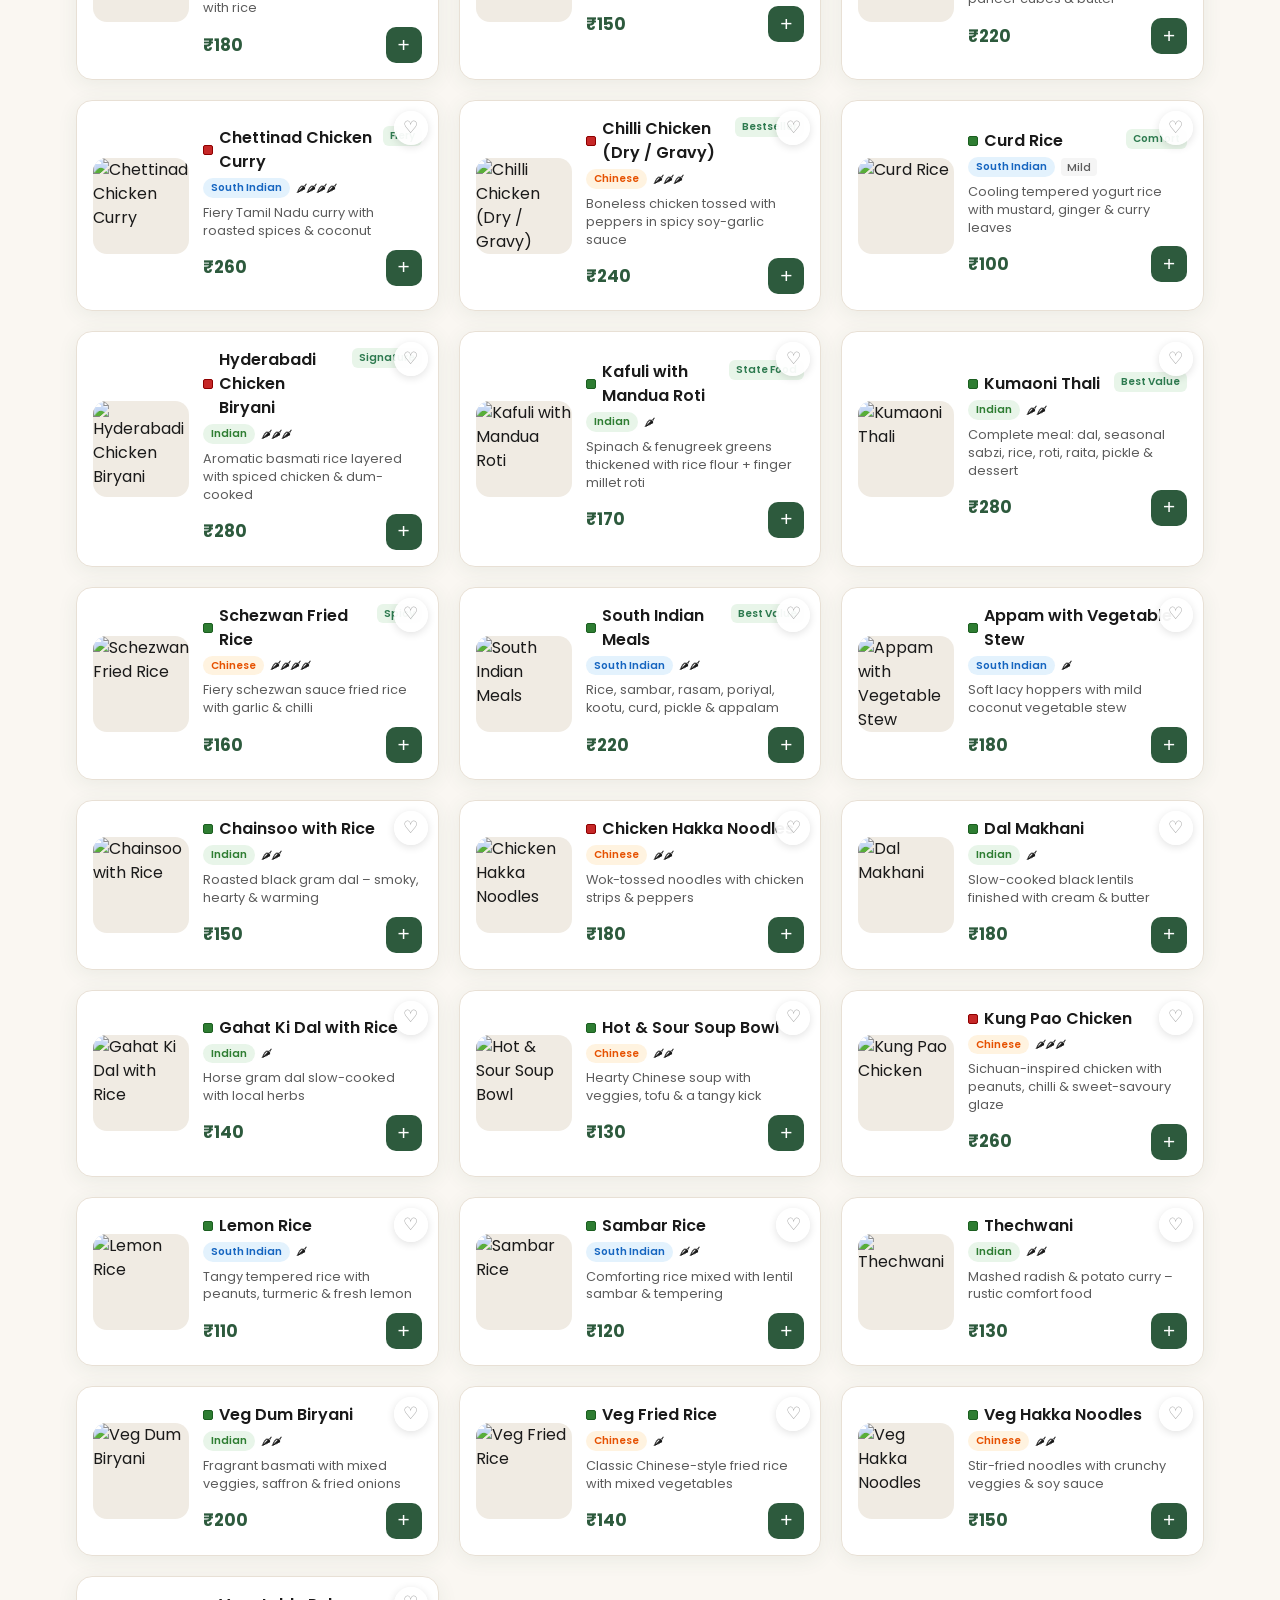
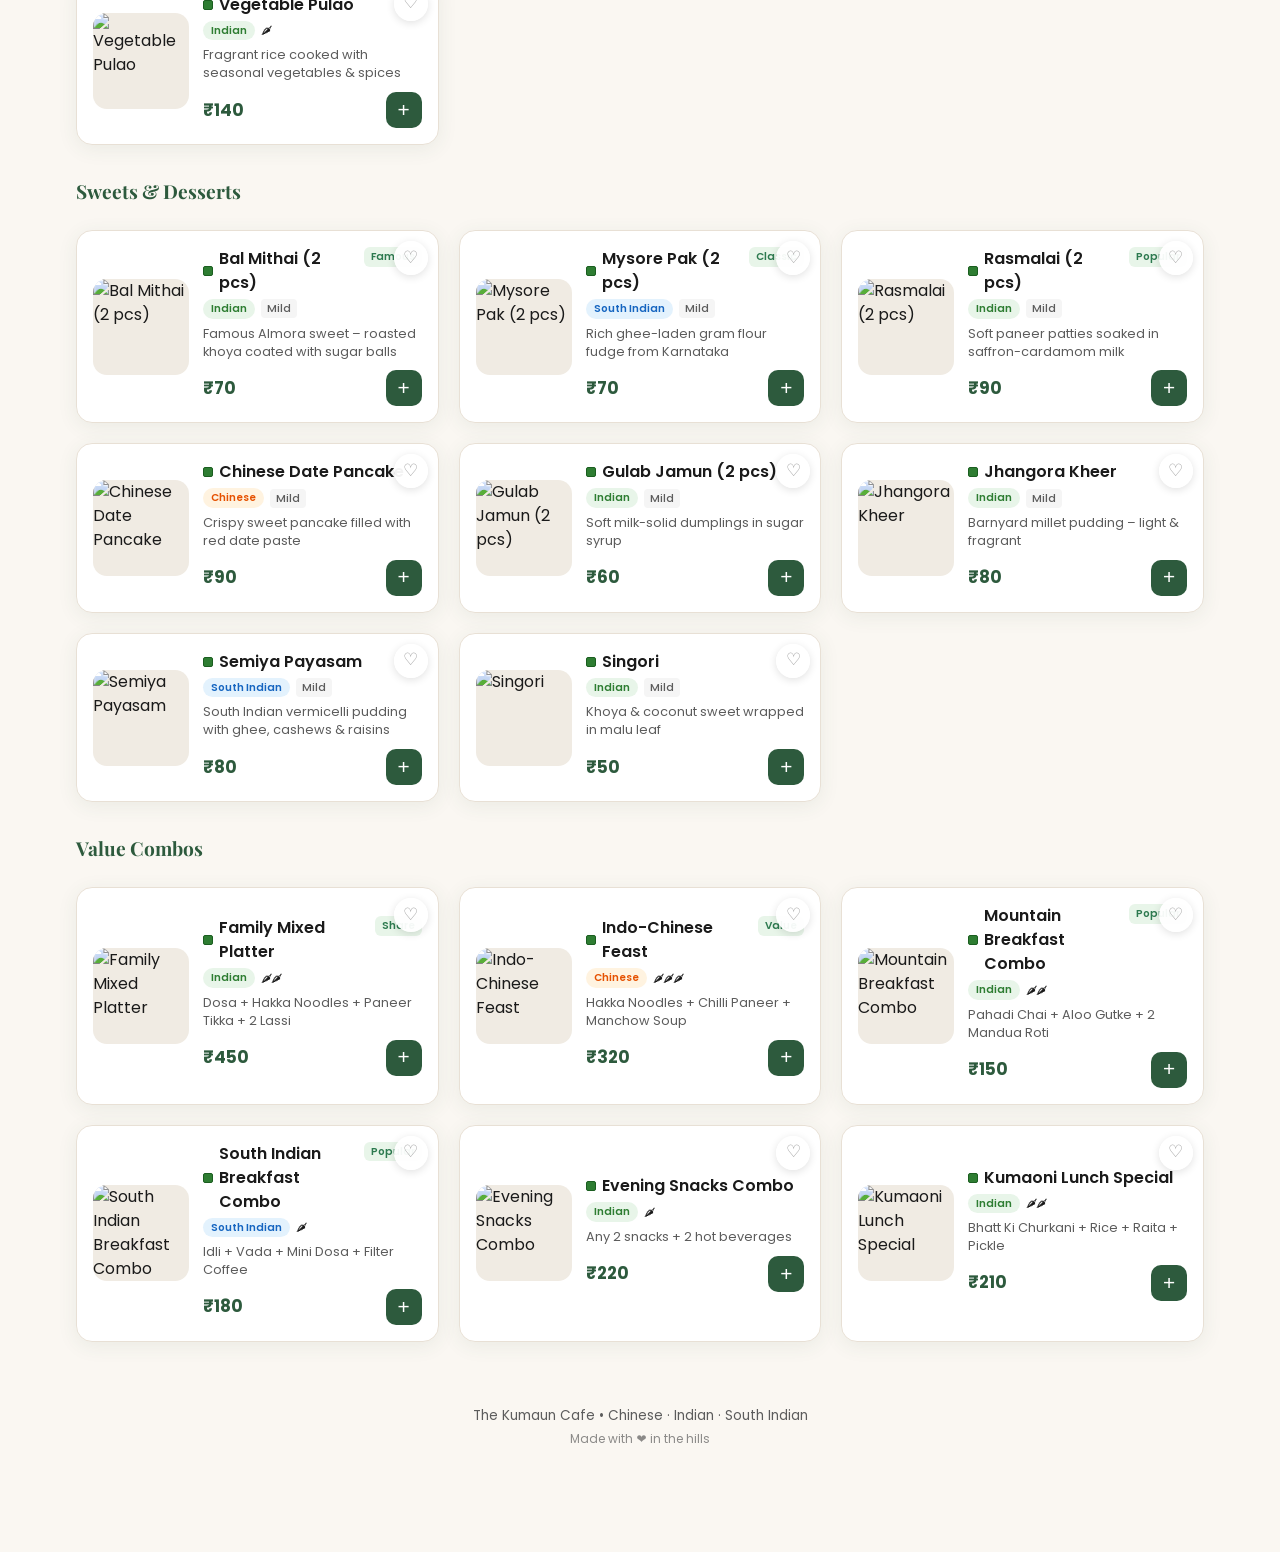
==== commit d339046b: "Add interactive multi-cuisine Chinese Indian South Indian menu Co-authored-by: BP127 <113278465+BP12" ====
--- a/index.html
+++ b/index.html
@@ -4,7 +4,7 @@
   <meta charset="UTF-8" />
   <meta name="viewport" content="width=device-width, initial-scale=1.0" />
   <title>The Kumaun Cafe | Digital Menu</title>
-  <meta name="description" content="Scan, order & enjoy authentic Kumaoni flavours at The Kumaun Cafe" />
+  <meta name="description" content="Interactive digital menu – Chinese, Indian & South Indian favourites at The Kumaun Cafe" />
   <link rel="preconnect" href="https://fonts.googleapis.com" />
   <link rel="preconnect" href="https://fonts.gstatic.com" crossorigin />
   <link href="https://fonts.googleapis.com/css2?family=Great+Vibes&family=Cormorant+Garamond:wght@400;500;600;700&family=Playfair+Display:wght@500;600;700&family=Poppins:wght@300;400;500;600&display=swap" rel="stylesheet" />
@@ -18,33 +18,82 @@
       <div class="logo">
         <div>
           <h1 class="handwritten-title">The Kumaun Cafe</h1>
-          <p class="tagline">Taste of the Hills</p>
-        </div>
-      </div>
-      <button id="cartBtn" class="cart-btn" aria-label="Open cart">
-        <svg width="22" height="22" viewBox="0 0 24 24" fill="none" stroke="currentColor" stroke-width="2">
-          <circle cx="9" cy="21" r="1"/><circle cx="20" cy="21" r="1"/>
-          <path d="M1 1h4l2.68 13.39a2 2 0 0 0 2 1.61h9.72a2 2 0 0 0 2-1.61L23 6H6"/>
-        </svg>
-        <span id="cartCount" class="cart-count hidden">0</span>
-      </button>
+          <p class="tagline">Chinese · Indian · South Indian</p>
+        </div>
+      </div>
+      <div class="header-actions">
+        <button id="favBtn" class="icon-btn" aria-label="Show favourites" title="Favourites">
+          <svg width="20" height="20" viewBox="0 0 24 24" fill="none" stroke="currentColor" stroke-width="2">
+            <path d="M20.84 4.61a5.5 5.5 0 0 0-7.78 0L12 5.67l-1.06-1.06a5.5 5.5 0 0 0-7.78 7.78l1.06 1.06L12 21.23l7.78-7.78 1.06-1.06a5.5 5.5 0 0 0 0-7.78z"/>
+          </svg>
+          <span id="favCount" class="cart-count hidden">0</span>
+        </button>
+        <button id="cartBtn" class="cart-btn" aria-label="Open cart">
+          <svg width="22" height="22" viewBox="0 0 24 24" fill="none" stroke="currentColor" stroke-width="2">
+            <circle cx="9" cy="21" r="1"/><circle cx="20" cy="21" r="1"/>
+            <path d="M1 1h4l2.68 13.39a2 2 0 0 0 2 1.61h9.72a2 2 0 0 0 2-1.61L23 6H6"/>
+          </svg>
+          <span id="cartCount" class="cart-count hidden">0</span>
+        </button>
+      </div>
     </div>
   </header>
 
-  <!-- Elegant Hero Banner (Coffee House style) -->
+  <!-- Elegant Hero Banner -->
   <section class="hero">
     <div class="hero-banner">
       <div class="hero-side left">MENU</div>
       <div class="hero-center">
         <h2 class="handwritten-hero">Kumaun Cafe</h2>
         <div class="hero-cup">
-          <span class="cup-emoji">☕</span>
-        </div>
-        <p class="hero-sub">Authentic Flavours of the Hills</p>
+          <span class="cup-emoji">🍽️</span>
+        </div>
+        <p class="hero-sub">Chinese · Indian · South Indian</p>
+        <p class="hero-hint">Tap a dish for details · Filter by cuisine · Order in seconds</p>
       </div>
       <div class="hero-side right">ORDER</div>
     </div>
   </section>
+
+  <!-- Interactive filter bar -->
+  <div class="filter-bar" id="filterBar">
+    <div class="search-wrap">
+      <svg class="search-icon" width="18" height="18" viewBox="0 0 24 24" fill="none" stroke="currentColor" stroke-width="2" aria-hidden="true">
+        <circle cx="11" cy="11" r="8"/><path d="M21 21l-4.35-4.35"/>
+      </svg>
+      <input type="search" id="searchInput" class="search-input" placeholder="Search dishes, e.g. dosa, momos…" autocomplete="off" />
+      <button type="button" id="clearSearch" class="clear-search hidden" aria-label="Clear search">&times;</button>
+    </div>
+
+    <div class="cuisine-nav" id="cuisineNav" role="tablist" aria-label="Cuisine">
+      <button class="cuisine-btn active" data-cuisine="all" role="tab" aria-selected="true">
+        <span class="cuisine-emoji">🌐</span> All
+      </button>
+      <button class="cuisine-btn" data-cuisine="chinese" role="tab" aria-selected="false">
+        <span class="cuisine-emoji">🥡</span> Chinese
+      </button>
+      <button class="cuisine-btn" data-cuisine="indian" role="tab" aria-selected="false">
+        <span class="cuisine-emoji">🍛</span> Indian
+      </button>
+      <button class="cuisine-btn" data-cuisine="south-indian" role="tab" aria-selected="false">
+        <span class="cuisine-emoji">🥞</span> South Indian
+      </button>
+    </div>
+
+    <div class="diet-row">
+      <div class="diet-filters" id="dietFilters" role="group" aria-label="Diet">
+        <button class="diet-btn active" data-diet="all">All</button>
+        <button class="diet-btn veg" data-diet="veg"><span class="diet-dot veg"></span> Veg</button>
+        <button class="diet-btn nonveg" data-diet="nonveg"><span class="diet-dot nonveg"></span> Non-Veg</button>
+      </div>
+      <div class="view-toggles">
+        <button type="button" id="sortBtn" class="chip-btn" aria-label="Sort menu" title="Sort">
+          Sort: Popular
+        </button>
+        <button type="button" id="showFavOnly" class="chip-btn" aria-pressed="false" title="Favourites only">♥ Favs</button>
+      </div>
+    </div>
+  </div>
 
   <!-- Category Navigation -->
   <nav class="category-nav" id="categoryNav">
@@ -56,6 +105,10 @@
     <button class="cat-btn" data-category="combos">Combos</button>
   </nav>
 
+  <div class="results-meta" id="resultsMeta">
+    <span id="resultsCount">Loading menu…</span>
+  </div>
+
   <!-- Menu Grid -->
   <main class="menu-container" id="menuContainer">
     <!-- Items injected by JS -->
@@ -79,6 +132,14 @@
       <button id="checkoutBtn" class="btn-primary" disabled>Place Order</button>
     </div>
   </aside>
+
+  <!-- Item Detail Modal -->
+  <div id="itemModal" class="modal hidden" role="dialog" aria-modal="true" aria-labelledby="itemModalTitle">
+    <div class="modal-content item-modal-content">
+      <button class="modal-close" id="closeItemModal" aria-label="Close">&times;</button>
+      <div id="itemModalBody"></div>
+    </div>
+  </div>
 
   <!-- Checkout Modal -->
   <div id="checkoutModal" class="modal hidden">
@@ -119,13 +180,16 @@
       
       <div class="success-actions">
         <a id="whatsappBtn" href="#" target="_blank" class="btn-whatsapp">
-          <svg width="20" height="20" viewBox="0 0 24 24" fill="currentColor"><path d="M17.472 14.382c-.297-.149-1.758-.867-2.03-.967-.273-.099-.471-.148-.67.15-.197.297-.767.966-.94 1.164-.173.199-.347.223-.644.075 conf-.297-.15-1.255-.463-2.39-1.475-.883-.788-1.48-1.761-1.653-2.059-.173-.297-.018-.458.13-.606.134-.133.298-.347.446-.52.149-.174.198-.298.298-.497.099-.198.05-.371-.025-.52-.075-.149-.669-1.612-.916-2.207-.242-.579-.487-.5-.669-.51-.173-.008-.371-.01-.57-.01-.198 0-.52.074-.792.372-.272.297-1.04 1.016-1.04 2.479 0 1.462 1.065 2.875 1.213 3.074.149.198 2.096 3.2 5.077 4.487.709.306 1.262.489 1.694.625.712.227 1.36.195 1.871.118.571-.085 1.758-.719 2.006-1.413.248-.694.248-1.289.173-1.413-.074-.124-.272-.198-.57-.347m-5.421 7.403h-.004a9.87 9.87 0 01-5.031-1.378l-.361-.214-3.741.982.998-3.648-.235-.374a9.86 9.86 0 01-1.51-5.26c.001-5.45 4.436-9.884 9.888-9.884 2.64 0 5.122 1.03 6.988 2.898a9.825 9.825 0 012.893 6.994c-.003 5.45-4.435 9.884-9.85 9.884m8.413-18.297A11.815 11.815 0 0012.05 0C5.495 0 .16 5.335.157 11.892c0 2.096.547 4.142 1.588 5.945L.057 24l6.305-1.654a11.882 11.882 0 005.683 1.448h.005c6.554 0 11.89-5.335 11.893-11.893a11.821 11.821 0 00-3.48-8.413z"/></svg>
+          <svg width="20" height="20" viewBox="0 0 24 24" fill="currentColor"><path d="M17.472 14.382c-.297-.149-1.758-.867-2.03-.967-.273-.099-.471-.148-.67.15-.197.297-.767.966-.94 1.164-.173.199-.347.223-.644.075-.297-.15-1.255-.463-2.39-1.475-.883-.788-1.48-1.761-1.653-2.059-.173-.297-.018-.458.13-.606.134-.133.298-.347.446-.52.149-.174.198-.298.298-.497.099-.198.05-.371-.025-.52-.075-.149-.669-1.612-.916-2.207-.242-.579-.487-.5-.669-.51-.173-.008-.371-.01-.57-.01-.198 0-.52.074-.792.372-.272.297-1.04 1.016-1.04 2.479 0 1.462 1.065 2.875 1.213 3.074.149.198 2.096 3.2 5.077 4.487.709.306 1.262.489 1.694.625.712.227 1.36.195 1.871.118.571-.085 1.758-.719 2.006-1.413.248-.694.248-1.289.173-1.413-.074-.124-.272-.198-.57-.347m-5.421 7.403h-.004a9.87 9.87 0 01-5.031-1.378l-.361-.214-3.741.982.998-3.648-.235-.374a9.86 9.86 0 01-1.51-5.26c.001-5.45 4.436-9.884 9.888-9.884 2.64 0 5.122 1.03 6.988 2.898a9.825 9.825 0 012.893 6.994c-.003 5.45-4.435 9.884-9.85 9.884m8.413-18.297A11.815 11.815 0 0012.05 0C5.495 0 .16 5.335.157 11.892c0 2.096.547 4.142 1.588 5.945L.057 24l6.305-1.654a11.882 11.882 0 005.683 1.448h.005c6.554 0 11.89-5.335 11.893-11.893a11.821 11.821 0 00-3.48-8.413z"/></svg>
           Send to Kitchen (WhatsApp)
         </a>
         <button id="newOrderBtn" class="btn-secondary">New Order</button>
       </div>
     </div>
   </div>
+
+  <!-- Toast -->
+  <div id="toast" class="toast hidden" role="status" aria-live="polite"></div>
 
   <!-- Floating QR hint (first visit) -->
   <div id="qrHint" class="qr-hint hidden">
@@ -134,7 +198,7 @@
   </div>
 
   <footer class="footer">
-    <p>The Kumaun Cafe • Authentic Kumaoni Cuisine</p>
+    <p>The Kumaun Cafe • Chinese · Indian · South Indian</p>
     <p class="footer-small">Made with ❤️ in the hills</p>
   </footer>
 
--- a/css/style.css
+++ b/css/style.css
@@ -146,6 +146,70 @@
   opacity: 0.9;
 }
 
+.handwritten-title {
+  font-family: 'Great Vibes', cursive;
+  font-size: 1.75rem;
+  font-weight: 400;
+  letter-spacing: 0.02em;
+  line-height: 1.1;
+  color: white;
+}
+
+.logo h1.handwritten-title {
+  font-family: 'Great Vibes', cursive;
+}
+
+.hero-banner {
+  max-width: 900px;
+  margin: 0 auto;
+  display: grid;
+  grid-template-columns: 1fr auto 1fr;
+  align-items: center;
+  gap: 12px;
+}
+
+.hero-side {
+  font-family: 'Cormorant Garamond', serif;
+  font-size: 0.9rem;
+  font-weight: 600;
+  letter-spacing: 0.28em;
+  text-transform: uppercase;
+  opacity: 0.85;
+}
+
+.hero-side.left { text-align: right; padding-right: 8px; }
+.hero-side.right { text-align: left; padding-left: 8px; }
+
+.hero-center { text-align: center; padding: 0 8px; }
+
+.handwritten-hero {
+  font-family: 'Great Vibes', cursive;
+  font-size: clamp(2rem, 6vw, 2.6rem);
+  font-weight: 400;
+  line-height: 1.15;
+  margin-bottom: 6px;
+}
+
+.hero-cup {
+  display: flex;
+  justify-content: center;
+  margin: 6px 0 10px;
+}
+
+.cup-emoji {
+  font-size: 2.4rem;
+  filter: drop-shadow(0 4px 12px rgba(0,0,0,0.25));
+}
+
+@media (max-width: 480px) {
+  .hero-side {
+    font-size: 0.7rem;
+    letter-spacing: 0.16em;
+  }
+  .cup-emoji { font-size: 2rem; }
+}
+
+
 /* Category Nav */
 .category-nav {
   display: flex;
@@ -800,3 +864,577 @@
     max-width: 1160px;
   }
 }
+
+
+/* ========== Interactive multi-cuisine enhancements ========== */
+
+.header-actions {
+  display: flex;
+  align-items: center;
+  gap: 8px;
+}
+
+.icon-btn {
+  position: relative;
+  background: rgba(255,255,255,0.15);
+  border: none;
+  color: white;
+  width: 44px;
+  height: 44px;
+  border-radius: 12px;
+  display: flex;
+  align-items: center;
+  justify-content: center;
+  cursor: pointer;
+  transition: background 0.2s;
+}
+
+.icon-btn:hover {
+  background: rgba(255,255,255,0.25);
+}
+
+.hero-hint {
+  margin-top: 8px;
+  font-size: 0.75rem;
+  opacity: 0.8;
+}
+
+.filter-bar {
+  max-width: 900px;
+  margin: 0 auto;
+  padding: 14px 16px 6px;
+  display: flex;
+  flex-direction: column;
+  gap: 12px;
+}
+
+.search-wrap {
+  position: relative;
+  display: flex;
+  align-items: center;
+}
+
+.search-icon {
+  position: absolute;
+  left: 14px;
+  color: var(--text-muted);
+  pointer-events: none;
+}
+
+.search-input {
+  width: 100%;
+  padding: 12px 40px 12px 42px;
+  border: 1.5px solid var(--border);
+  border-radius: 14px;
+  font-size: 0.95rem;
+  font-family: inherit;
+  background: white;
+  transition: border-color 0.2s, box-shadow 0.2s;
+}
+
+.search-input:focus {
+  outline: none;
+  border-color: var(--primary);
+  box-shadow: 0 0 0 3px rgba(45, 90, 61, 0.12);
+}
+
+.clear-search {
+  position: absolute;
+  right: 10px;
+  border: none;
+  background: #eee;
+  width: 28px;
+  height: 28px;
+  border-radius: 50%;
+  font-size: 1.1rem;
+  cursor: pointer;
+  color: var(--text-muted);
+  line-height: 1;
+}
+
+.clear-search.hidden {
+  display: none;
+}
+
+.cuisine-nav {
+  display: flex;
+  gap: 8px;
+  overflow-x: auto;
+  scrollbar-width: none;
+  padding-bottom: 2px;
+}
+
+.cuisine-nav::-webkit-scrollbar {
+  display: none;
+}
+
+.cuisine-btn {
+  flex-shrink: 0;
+  display: inline-flex;
+  align-items: center;
+  gap: 6px;
+  padding: 10px 16px;
+  min-height: 44px;
+  border: 1.5px solid var(--border);
+  background: white;
+  border-radius: 14px;
+  font-size: 0.88rem;
+  font-weight: 600;
+  color: var(--text-muted);
+  cursor: pointer;
+  transition: all 0.2s;
+  font-family: inherit;
+}
+
+.cuisine-btn .cuisine-emoji {
+  font-size: 1.05rem;
+}
+
+.cuisine-btn.active,
+.cuisine-btn:hover {
+  background: linear-gradient(135deg, var(--primary) 0%, #3d7a52 100%);
+  color: white;
+  border-color: var(--primary);
+  box-shadow: 0 4px 14px rgba(45, 90, 61, 0.25);
+  transform: translateY(-1px);
+}
+
+.diet-row {
+  display: flex;
+  flex-wrap: wrap;
+  align-items: center;
+  justify-content: space-between;
+  gap: 10px;
+}
+
+.diet-filters {
+  display: flex;
+  gap: 6px;
+  flex-wrap: wrap;
+}
+
+.diet-btn {
+  display: inline-flex;
+  align-items: center;
+  gap: 6px;
+  padding: 7px 12px;
+  min-height: 36px;
+  border: 1.5px solid var(--border);
+  background: white;
+  border-radius: 999px;
+  font-size: 0.8rem;
+  font-weight: 500;
+  color: var(--text-muted);
+  cursor: pointer;
+  font-family: inherit;
+  transition: all 0.2s;
+}
+
+.diet-btn.active {
+  background: var(--primary-dark);
+  color: white;
+  border-color: var(--primary-dark);
+}
+
+.diet-btn.veg.active {
+  background: #1b5e20;
+  border-color: #1b5e20;
+}
+
+.diet-btn.nonveg.active {
+  background: #b71c1c;
+  border-color: #b71c1c;
+}
+
+.diet-dot {
+  display: inline-block;
+  width: 10px;
+  height: 10px;
+  border-radius: 2px;
+  border: 1.5px solid;
+  flex-shrink: 0;
+  vertical-align: middle;
+}
+
+.diet-dot.veg {
+  background: #2e7d32;
+  border-color: #1b5e20;
+}
+
+.diet-dot.nonveg {
+  background: #c62828;
+  border-color: #8e0000;
+}
+
+.view-toggles {
+  display: flex;
+  gap: 6px;
+  flex-wrap: wrap;
+}
+
+.chip-btn {
+  padding: 7px 12px;
+  min-height: 36px;
+  border: 1.5px solid var(--border);
+  background: white;
+  border-radius: 999px;
+  font-size: 0.78rem;
+  font-weight: 600;
+  color: var(--text-muted);
+  cursor: pointer;
+  font-family: inherit;
+  transition: all 0.2s;
+}
+
+.chip-btn:hover,
+.chip-btn.active {
+  background: #fff3e0;
+  border-color: var(--accent);
+  color: var(--accent);
+}
+
+.results-meta {
+  max-width: 900px;
+  margin: 0 auto;
+  padding: 4px 16px 0;
+  font-size: 0.8rem;
+  color: var(--text-muted);
+  font-weight: 500;
+}
+
+.menu-item {
+  position: relative;
+  cursor: pointer;
+  animation: fadeInUp 0.35s ease both;
+}
+
+.menu-item:hover {
+  transform: translateY(-3px);
+  box-shadow: 0 10px 28px rgba(45, 90, 61, 0.14);
+}
+
+@keyframes fadeInUp {
+  from { opacity: 0; transform: translateY(12px); }
+  to { opacity: 1; transform: translateY(0); }
+}
+
+.item-image {
+  width: 96px;
+  height: 96px;
+  border-radius: 14px;
+  object-fit: cover;
+  flex-shrink: 0;
+  background: #f0ebe3;
+  transition: transform 0.25s ease;
+}
+
+.menu-item:hover .item-image {
+  transform: scale(1.04);
+}
+
+.fav-toggle {
+  position: absolute;
+  top: 10px;
+  right: 10px;
+  z-index: 2;
+  width: 34px;
+  height: 34px;
+  border: none;
+  border-radius: 50%;
+  background: rgba(255,255,255,0.95);
+  box-shadow: 0 2px 8px rgba(0,0,0,0.12);
+  color: #999;
+  font-size: 1.05rem;
+  cursor: pointer;
+  display: flex;
+  align-items: center;
+  justify-content: center;
+  transition: transform 0.15s, color 0.15s;
+  line-height: 1;
+}
+
+.fav-toggle:hover {
+  transform: scale(1.1);
+}
+
+.fav-toggle.active {
+  color: #e53935;
+}
+
+.item-meta {
+  display: flex;
+  flex-wrap: wrap;
+  align-items: center;
+  gap: 6px;
+  margin-bottom: 6px;
+}
+
+.cuisine-chip {
+  font-size: 0.65rem;
+  font-weight: 600;
+  padding: 2px 8px;
+  border-radius: 999px;
+  background: #eef5f0;
+  color: var(--primary);
+  text-transform: capitalize;
+}
+
+.cuisine-chip.cuisine-chinese {
+  background: #fff3e0;
+  color: #e65100;
+}
+
+.cuisine-chip.cuisine-indian {
+  background: #e8f5e9;
+  color: #2e7d32;
+}
+
+.cuisine-chip.cuisine-south-indian {
+  background: #e3f2fd;
+  color: #1565c0;
+}
+
+.spice-level {
+  font-size: 0.7rem;
+  letter-spacing: -1px;
+}
+
+.spice-level.mild {
+  letter-spacing: 0;
+  color: var(--text-muted);
+  font-weight: 500;
+  background: #f5f5f5;
+  padding: 1px 6px;
+  border-radius: 4px;
+}
+
+.item-name {
+  display: inline-flex;
+  align-items: center;
+  gap: 6px;
+}
+
+.empty-results {
+  grid-column: 1 / -1;
+  text-align: center;
+  padding: 48px 20px;
+  background: white;
+  border-radius: var(--radius);
+  border: 1px dashed var(--border);
+}
+
+.empty-results-icon {
+  font-size: 2.5rem;
+  margin-bottom: 8px;
+}
+
+.empty-results h3 {
+  font-family: 'Playfair Display', serif;
+  margin-bottom: 6px;
+}
+
+.empty-results p {
+  color: var(--text-muted);
+  font-size: 0.9rem;
+  margin-bottom: 16px;
+}
+
+.empty-results .btn-secondary {
+  max-width: 200px;
+  margin: 0 auto;
+}
+
+/* Item detail modal */
+.item-modal-content {
+  padding: 0 0 28px;
+  overflow: hidden;
+}
+
+.item-modal-content .modal-close {
+  z-index: 5;
+  background: rgba(255,255,255,0.9);
+  width: 36px;
+  height: 36px;
+  border-radius: 50%;
+  display: flex;
+  align-items: center;
+  justify-content: center;
+  box-shadow: 0 2px 8px rgba(0,0,0,0.15);
+}
+
+.detail-hero {
+  position: relative;
+  height: 220px;
+  background: #1a1a1a;
+}
+
+.detail-hero img {
+  width: 100%;
+  height: 100%;
+  object-fit: cover;
+}
+
+.detail-fav {
+  top: 16px;
+  left: 16px;
+  right: auto;
+}
+
+.detail-body {
+  padding: 20px 22px 8px;
+}
+
+.detail-body h2 {
+  font-family: 'Playfair Display', serif;
+  font-size: 1.45rem;
+  margin: 8px 0 10px;
+}
+
+.detail-desc {
+  color: var(--text-muted);
+  font-size: 0.95rem;
+  line-height: 1.5;
+  margin-bottom: 10px;
+}
+
+.detail-spice {
+  font-size: 0.85rem;
+  color: var(--text-muted);
+  margin-bottom: 18px;
+}
+
+.diet-label {
+  font-size: 0.78rem;
+  font-weight: 500;
+  color: var(--text-muted);
+}
+
+.detail-footer {
+  display: flex;
+  align-items: center;
+  justify-content: space-between;
+  gap: 12px;
+  flex-wrap: wrap;
+  padding-top: 8px;
+  border-top: 1px solid var(--border);
+}
+
+.add-btn-wide {
+  background: var(--primary);
+  color: white;
+  border: none;
+  padding: 12px 22px;
+  min-height: 44px;
+  border-radius: 12px;
+  font-size: 0.95rem;
+  font-weight: 600;
+  cursor: pointer;
+  font-family: inherit;
+  transition: background 0.2s, transform 0.15s;
+}
+
+.add-btn-wide:hover {
+  background: var(--primary-dark);
+}
+
+.add-btn-wide:active {
+  transform: scale(0.97);
+}
+
+.qty-controls.large {
+  padding: 6px 10px;
+  gap: 14px;
+}
+
+.qty-controls.large .qty-btn {
+  width: 34px;
+  height: 34px;
+}
+
+.qty-controls.large .qty-value {
+  min-width: 24px;
+  font-size: 1.1rem;
+}
+
+/* Toast */
+.toast {
+  position: fixed;
+  bottom: 24px;
+  left: 50%;
+  transform: translateX(-50%) translateY(20px);
+  background: var(--primary-dark);
+  color: white;
+  padding: 12px 20px;
+  border-radius: 999px;
+  font-size: 0.88rem;
+  font-weight: 500;
+  z-index: 400;
+  box-shadow: 0 8px 24px rgba(0,0,0,0.25);
+  opacity: 0;
+  pointer-events: none;
+  transition: opacity 0.25s, transform 0.25s;
+  max-width: min(90vw, 360px);
+  text-align: center;
+}
+
+.toast.show {
+  opacity: 1;
+  transform: translateX(-50%) translateY(0);
+}
+
+.toast.hidden {
+  display: none;
+}
+
+.toast.hidden.show {
+  display: block;
+}
+
+/* Sticky category nav under filter area feels busy on mobile – keep as is */
+
+@media (max-width: 420px) {
+  .filter-bar {
+    padding-inline: 12px;
+  }
+
+  .cuisine-btn {
+    padding: 8px 12px;
+    font-size: 0.8rem;
+  }
+
+  .detail-hero {
+    height: 180px;
+  }
+}
+
+@media (min-width: 600px) {
+  .filter-bar,
+  .results-meta {
+    max-width: 900px;
+  }
+}
+
+@media (min-width: 1024px) {
+  .filter-bar,
+  .results-meta {
+    max-width: 980px;
+  }
+}
+
+@media (min-width: 1280px) {
+  .filter-bar,
+  .results-meta {
+    max-width: 1160px;
+  }
+}
+
+/* Prefers reduced motion */
+@media (prefers-reduced-motion: reduce) {
+  .menu-item,
+  .cuisine-btn,
+  .toast,
+  .item-image {
+    animation: none !important;
+    transition: none !important;
+  }
+}
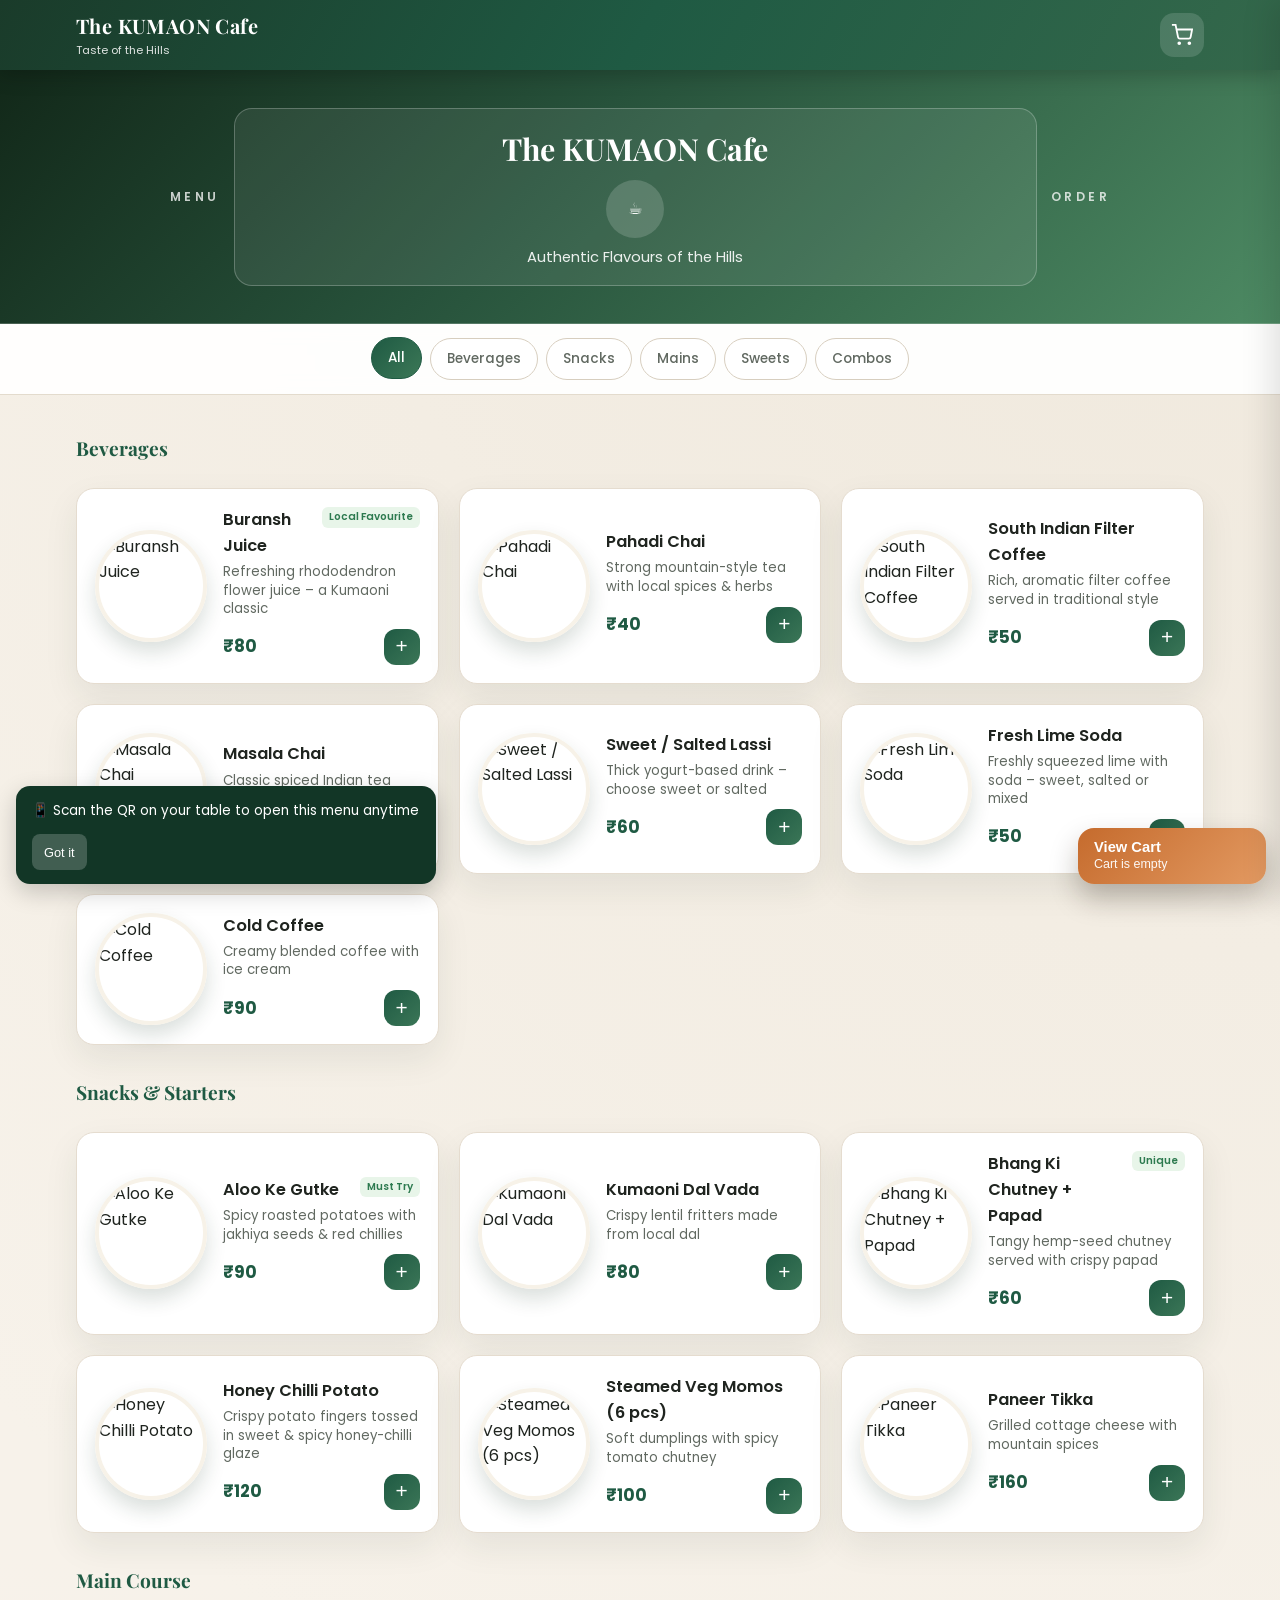
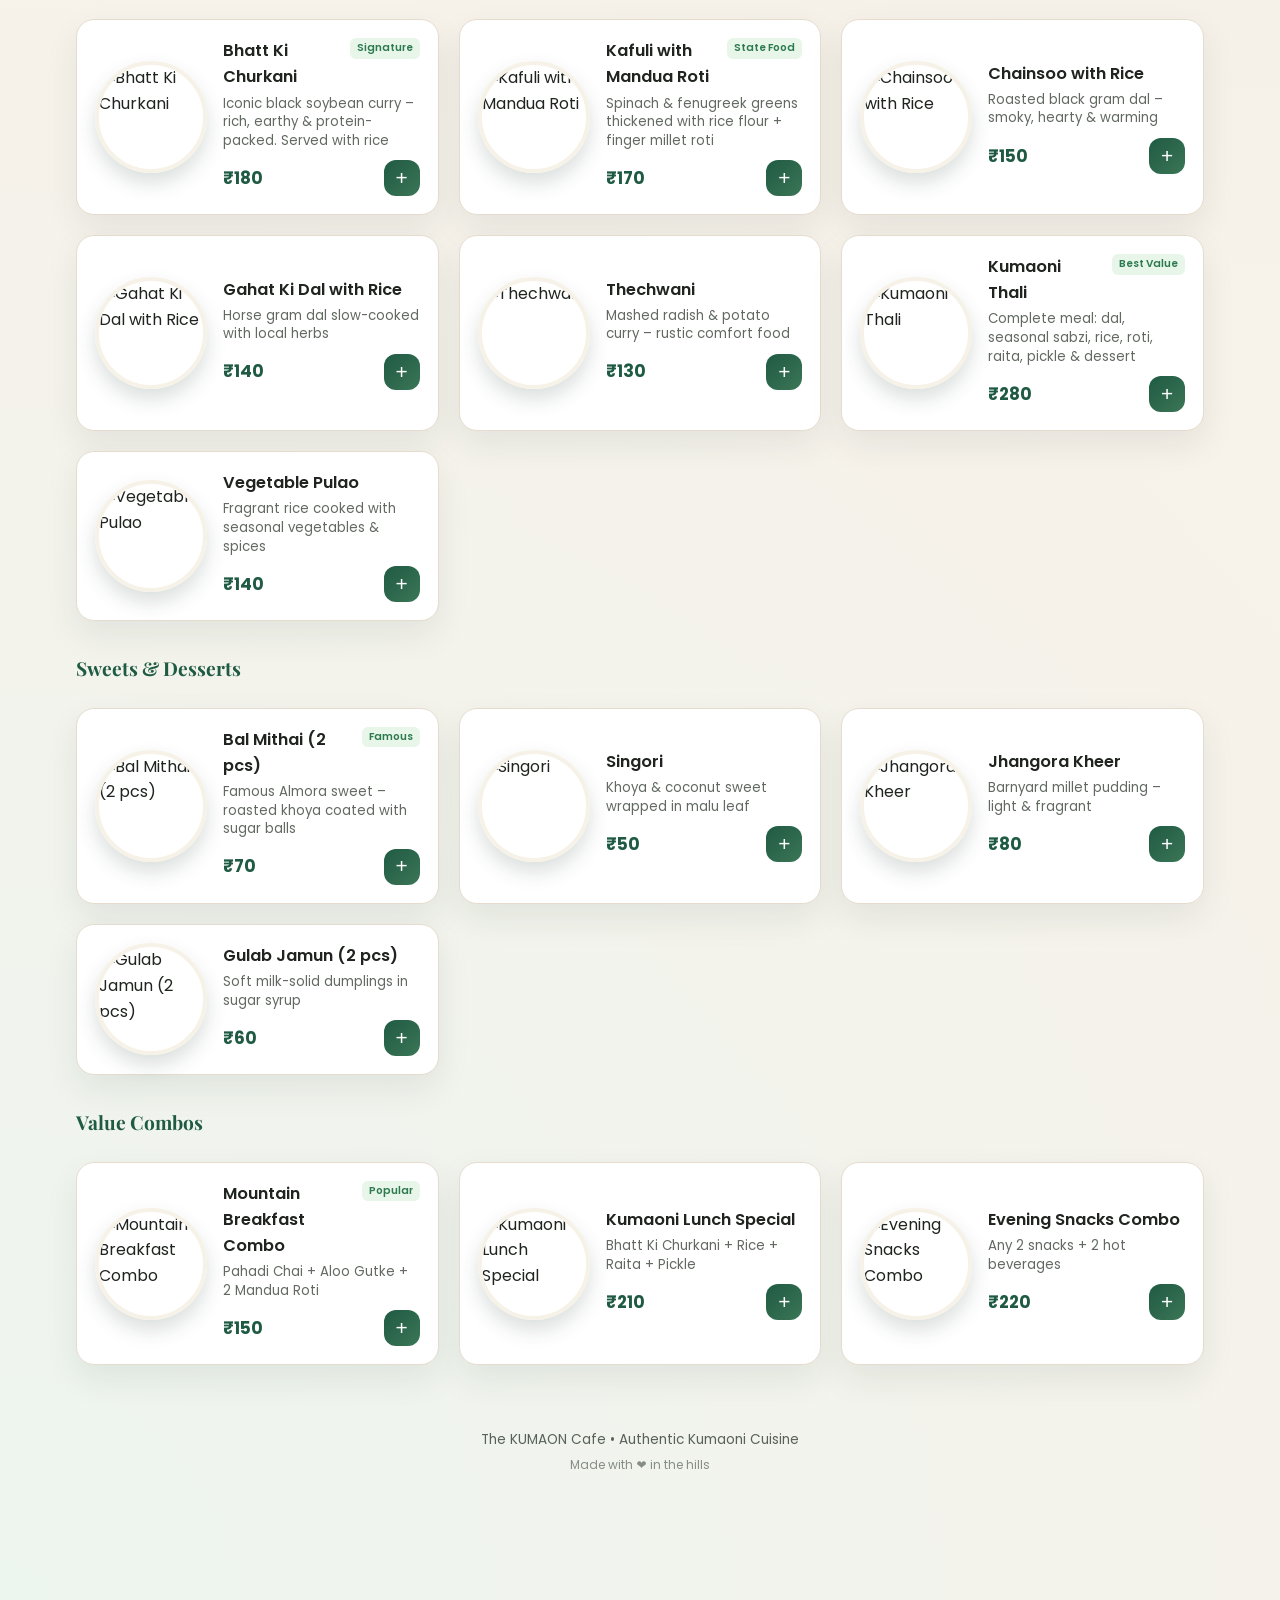
==== commit 57b93af2: "Implement branding, image mapping, and floating quick checkout CTA Co-authored-by: BP127 <113278465+" ====
--- a/index.html
+++ b/index.html
@@ -3,8 +3,8 @@
 <head>
   <meta charset="UTF-8" />
   <meta name="viewport" content="width=device-width, initial-scale=1.0" />
-  <title>The Kumaun Cafe | Digital Menu</title>
-  <meta name="description" content="Interactive digital menu – Chinese, Indian & South Indian favourites at The Kumaun Cafe" />
+  <title>The KUMAON Cafe | Digital Menu</title>
+  <meta name="description" content="Scan, order & enjoy authentic Kumaoni flavours at The KUMAON Cafe" />
   <link rel="preconnect" href="https://fonts.googleapis.com" />
   <link rel="preconnect" href="https://fonts.gstatic.com" crossorigin />
   <link href="https://fonts.googleapis.com/css2?family=Great+Vibes&family=Cormorant+Garamond:wght@400;500;600;700&family=Playfair+Display:wght@500;600;700&family=Poppins:wght@300;400;500;600&display=swap" rel="stylesheet" />
@@ -17,83 +17,34 @@
     <div class="header-inner">
       <div class="logo">
         <div>
-          <h1 class="handwritten-title">The Kumaun Cafe</h1>
-          <p class="tagline">Chinese · Indian · South Indian</p>
+          <h1 class="handwritten-title">The KUMAON Cafe</h1>
+          <p class="tagline">Taste of the Hills</p>
         </div>
       </div>
-      <div class="header-actions">
-        <button id="favBtn" class="icon-btn" aria-label="Show favourites" title="Favourites">
-          <svg width="20" height="20" viewBox="0 0 24 24" fill="none" stroke="currentColor" stroke-width="2">
-            <path d="M20.84 4.61a5.5 5.5 0 0 0-7.78 0L12 5.67l-1.06-1.06a5.5 5.5 0 0 0-7.78 7.78l1.06 1.06L12 21.23l7.78-7.78 1.06-1.06a5.5 5.5 0 0 0 0-7.78z"/>
-          </svg>
-          <span id="favCount" class="cart-count hidden">0</span>
-        </button>
-        <button id="cartBtn" class="cart-btn" aria-label="Open cart">
-          <svg width="22" height="22" viewBox="0 0 24 24" fill="none" stroke="currentColor" stroke-width="2">
-            <circle cx="9" cy="21" r="1"/><circle cx="20" cy="21" r="1"/>
-            <path d="M1 1h4l2.68 13.39a2 2 0 0 0 2 1.61h9.72a2 2 0 0 0 2-1.61L23 6H6"/>
-          </svg>
-          <span id="cartCount" class="cart-count hidden">0</span>
-        </button>
-      </div>
+      <button id="cartBtn" class="cart-btn" aria-label="Open cart">
+        <svg width="22" height="22" viewBox="0 0 24 24" fill="none" stroke="currentColor" stroke-width="2">
+          <circle cx="9" cy="21" r="1"/><circle cx="20" cy="21" r="1"/>
+          <path d="M1 1h4l2.68 13.39a2 2 0 0 0 2 1.61h9.72a2 2 0 0 0 2-1.61L23 6H6"/>
+        </svg>
+        <span id="cartCount" class="cart-count hidden">0</span>
+      </button>
     </div>
   </header>
 
-  <!-- Elegant Hero Banner -->
+  <!-- Elegant Hero Banner (Coffee House style) -->
   <section class="hero">
     <div class="hero-banner">
       <div class="hero-side left">MENU</div>
       <div class="hero-center">
-        <h2 class="handwritten-hero">Kumaun Cafe</h2>
+        <h2 class="handwritten-hero">The KUMAON Cafe</h2>
         <div class="hero-cup">
-          <span class="cup-emoji">🍽️</span>
+          <span class="cup-emoji">☕</span>
         </div>
-        <p class="hero-sub">Chinese · Indian · South Indian</p>
-        <p class="hero-hint">Tap a dish for details · Filter by cuisine · Order in seconds</p>
+        <p class="hero-sub">Authentic Flavours of the Hills</p>
       </div>
       <div class="hero-side right">ORDER</div>
     </div>
   </section>
-
-  <!-- Interactive filter bar -->
-  <div class="filter-bar" id="filterBar">
-    <div class="search-wrap">
-      <svg class="search-icon" width="18" height="18" viewBox="0 0 24 24" fill="none" stroke="currentColor" stroke-width="2" aria-hidden="true">
-        <circle cx="11" cy="11" r="8"/><path d="M21 21l-4.35-4.35"/>
-      </svg>
-      <input type="search" id="searchInput" class="search-input" placeholder="Search dishes, e.g. dosa, momos…" autocomplete="off" />
-      <button type="button" id="clearSearch" class="clear-search hidden" aria-label="Clear search">&times;</button>
-    </div>
-
-    <div class="cuisine-nav" id="cuisineNav" role="tablist" aria-label="Cuisine">
-      <button class="cuisine-btn active" data-cuisine="all" role="tab" aria-selected="true">
-        <span class="cuisine-emoji">🌐</span> All
-      </button>
-      <button class="cuisine-btn" data-cuisine="chinese" role="tab" aria-selected="false">
-        <span class="cuisine-emoji">🥡</span> Chinese
-      </button>
-      <button class="cuisine-btn" data-cuisine="indian" role="tab" aria-selected="false">
-        <span class="cuisine-emoji">🍛</span> Indian
-      </button>
-      <button class="cuisine-btn" data-cuisine="south-indian" role="tab" aria-selected="false">
-        <span class="cuisine-emoji">🥞</span> South Indian
-      </button>
-    </div>
-
-    <div class="diet-row">
-      <div class="diet-filters" id="dietFilters" role="group" aria-label="Diet">
-        <button class="diet-btn active" data-diet="all">All</button>
-        <button class="diet-btn veg" data-diet="veg"><span class="diet-dot veg"></span> Veg</button>
-        <button class="diet-btn nonveg" data-diet="nonveg"><span class="diet-dot nonveg"></span> Non-Veg</button>
-      </div>
-      <div class="view-toggles">
-        <button type="button" id="sortBtn" class="chip-btn" aria-label="Sort menu" title="Sort">
-          Sort: Popular
-        </button>
-        <button type="button" id="showFavOnly" class="chip-btn" aria-pressed="false" title="Favourites only">♥ Favs</button>
-      </div>
-    </div>
-  </div>
 
   <!-- Category Navigation -->
   <nav class="category-nav" id="categoryNav">
@@ -104,10 +55,6 @@
     <button class="cat-btn" data-category="sweets">Sweets</button>
     <button class="cat-btn" data-category="combos">Combos</button>
   </nav>
-
-  <div class="results-meta" id="resultsMeta">
-    <span id="resultsCount">Loading menu…</span>
-  </div>
 
   <!-- Menu Grid -->
   <main class="menu-container" id="menuContainer">
@@ -132,14 +79,6 @@
       <button id="checkoutBtn" class="btn-primary" disabled>Place Order</button>
     </div>
   </aside>
-
-  <!-- Item Detail Modal -->
-  <div id="itemModal" class="modal hidden" role="dialog" aria-modal="true" aria-labelledby="itemModalTitle">
-    <div class="modal-content item-modal-content">
-      <button class="modal-close" id="closeItemModal" aria-label="Close">&times;</button>
-      <div id="itemModalBody"></div>
-    </div>
-  </div>
 
   <!-- Checkout Modal -->
   <div id="checkoutModal" class="modal hidden">
@@ -180,7 +119,7 @@
       
       <div class="success-actions">
         <a id="whatsappBtn" href="#" target="_blank" class="btn-whatsapp">
-          <svg width="20" height="20" viewBox="0 0 24 24" fill="currentColor"><path d="M17.472 14.382c-.297-.149-1.758-.867-2.03-.967-.273-.099-.471-.148-.67.15-.197.297-.767.966-.94 1.164-.173.199-.347.223-.644.075-.297-.15-1.255-.463-2.39-1.475-.883-.788-1.48-1.761-1.653-2.059-.173-.297-.018-.458.13-.606.134-.133.298-.347.446-.52.149-.174.198-.298.298-.497.099-.198.05-.371-.025-.52-.075-.149-.669-1.612-.916-2.207-.242-.579-.487-.5-.669-.51-.173-.008-.371-.01-.57-.01-.198 0-.52.074-.792.372-.272.297-1.04 1.016-1.04 2.479 0 1.462 1.065 2.875 1.213 3.074.149.198 2.096 3.2 5.077 4.487.709.306 1.262.489 1.694.625.712.227 1.36.195 1.871.118.571-.085 1.758-.719 2.006-1.413.248-.694.248-1.289.173-1.413-.074-.124-.272-.198-.57-.347m-5.421 7.403h-.004a9.87 9.87 0 01-5.031-1.378l-.361-.214-3.741.982.998-3.648-.235-.374a9.86 9.86 0 01-1.51-5.26c.001-5.45 4.436-9.884 9.888-9.884 2.64 0 5.122 1.03 6.988 2.898a9.825 9.825 0 012.893 6.994c-.003 5.45-4.435 9.884-9.85 9.884m8.413-18.297A11.815 11.815 0 0012.05 0C5.495 0 .16 5.335.157 11.892c0 2.096.547 4.142 1.588 5.945L.057 24l6.305-1.654a11.882 11.882 0 005.683 1.448h.005c6.554 0 11.89-5.335 11.893-11.893a11.821 11.821 0 00-3.48-8.413z"/></svg>
+          <svg width="20" height="20" viewBox="0 0 24 24" fill="currentColor"><path d="M17.472 14.382c-.297-.149-1.758-.867-2.03-.967-.273-.099-.471-.148-.67.15-.197.297-.767.966-.94 1.164-.173.199-.347.223-.644.075 conf-.297-.15-1.255-.463-2.39-1.475-.883-.788-1.48-1.761-1.653-2.059-.173-.297-.018-.458.13-.606.134-.133.298-.347.446-.52.149-.174.198-.298.298-.497.099-.198.05-.371-.025-.52-.075-.149-.669-1.612-.916-2.207-.242-.579-.487-.5-.669-.51-.173-.008-.371-.01-.57-.01-.198 0-.52.074-.792.372-.272.297-1.04 1.016-1.04 2.479 0 1.462 1.065 2.875 1.213 3.074.149.198 2.096 3.2 5.077 4.487.709.306 1.262.489 1.694.625.712.227 1.36.195 1.871.118.571-.085 1.758-.719 2.006-1.413.248-.694.248-1.289.173-1.413-.074-.124-.272-.198-.57-.347m-5.421 7.403h-.004a9.87 9.87 0 01-5.031-1.378l-.361-.214-3.741.982.998-3.648-.235-.374a9.86 9.86 0 01-1.51-5.26c.001-5.45 4.436-9.884 9.888-9.884 2.64 0 5.122 1.03 6.988 2.898a9.825 9.825 0 012.893 6.994c-.003 5.45-4.435 9.884-9.85 9.884m8.413-18.297A11.815 11.815 0 0012.05 0C5.495 0 .16 5.335.157 11.892c0 2.096.547 4.142 1.588 5.945L.057 24l6.305-1.654a11.882 11.882 0 005.683 1.448h.005c6.554 0 11.89-5.335 11.893-11.893a11.821 11.821 0 00-3.48-8.413z"/></svg>
           Send to Kitchen (WhatsApp)
         </a>
         <button id="newOrderBtn" class="btn-secondary">New Order</button>
@@ -188,17 +127,19 @@
     </div>
   </div>
 
-  <!-- Toast -->
-  <div id="toast" class="toast hidden" role="status" aria-live="polite"></div>
-
   <!-- Floating QR hint (first visit) -->
   <div id="qrHint" class="qr-hint hidden">
     <p>📱 Scan the QR on your table to open this menu anytime</p>
     <button id="dismissHint">Got it</button>
   </div>
 
+  <button id="quickCheckoutBtn" class="quick-checkout" type="button" aria-label="View cart quickly">
+    <span id="quickCheckoutLabel" class="quick-checkout-label">View Cart</span>
+    <span id="quickCheckoutMeta" class="quick-checkout-meta">Cart is empty</span>
+  </button>
+
   <footer class="footer">
-    <p>The Kumaun Cafe • Chinese · Indian · South Indian</p>
+    <p>The KUMAON Cafe • Authentic Kumaoni Cuisine</p>
     <p class="footer-small">Made with ❤️ in the hills</p>
   </footer>
 
--- a/css/style.css
+++ b/css/style.css
@@ -1,16 +1,18 @@
 :root {
-  --primary: #2d5a3d;
-  --primary-dark: #1e3d2a;
-  --accent: #c45c26;
-  --accent-light: #e07a45;
-  --bg: #faf7f2;
+  --primary: #1f5a43;
+  --primary-dark: #123626;
+  --accent: #c56b2d;
+  --accent-light: #e9a06a;
+  --bg: #f7f2ea;
+  --bg-soft: #fbf8f3;
   --card: #ffffff;
-  --text: #1a1a1a;
-  --text-muted: #5c5c5c;
-  --border: #e8e0d5;
+  --text: #1f241f;
+  --text-muted: #616961;
+  --border: #e3dbcd;
   --success: #2d7a4f;
-  --shadow: 0 4px 20px rgba(45, 90, 61, 0.08);
-  --radius: 16px;
+  --shadow: 0 14px 34px rgba(28, 51, 38, 0.08);
+  --shadow-hover: 0 18px 40px rgba(28, 51, 38, 0.14);
+  --radius: 18px;
   --header-h: 70px;
 }
 
@@ -28,11 +30,14 @@
 
 body {
   font-family: 'Poppins', system-ui, sans-serif;
-  background: var(--bg);
+  background:
+    radial-gradient(circle at top right, #efe8dc 0, transparent 55%),
+    radial-gradient(circle at bottom left, #edf5ef 0, transparent 48%),
+    var(--bg);
   color: var(--text);
-  line-height: 1.5;
+  line-height: 1.6;
   min-height: 100vh;
-  padding-bottom: 80px;
+  padding-bottom: 120px;
 }
 
 img,
@@ -46,14 +51,15 @@
   position: sticky;
   top: 0;
   z-index: 100;
-  background: var(--primary);
+  background: linear-gradient(120deg, #1a3b2a 0%, var(--primary) 50%, #34684b 100%);
   color: white;
   height: var(--header-h);
-  box-shadow: 0 2px 12px rgba(0,0,0,0.15);
+  box-shadow: 0 4px 20px rgba(0,0,0,0.22);
+  backdrop-filter: blur(6px);
 }
 
 .header-inner {
-  max-width: 900px;
+  max-width: 1100px;
   margin: 0 auto;
   padding: 0 16px;
   height: 100%;
@@ -89,21 +95,22 @@
 
 .cart-btn {
   position: relative;
-  background: rgba(255,255,255,0.15);
+  background: rgba(255,255,255,0.14);
   border: none;
   color: white;
   width: 44px;
   height: 44px;
-  border-radius: 12px;
+  border-radius: 14px;
   display: flex;
   align-items: center;
   justify-content: center;
   cursor: pointer;
-  transition: background 0.2s;
+  transition: background 0.25s ease, transform 0.25s ease;
 }
 
 .cart-btn:hover {
-  background: rgba(255,255,255,0.25);
+  background: rgba(255,255,255,0.24);
+  transform: translateY(-1px);
 }
 
 .cart-count {
@@ -129,10 +136,44 @@
 
 /* Hero */
 .hero {
-  background: linear-gradient(135deg, #1e3d2a 0%, #2d5a3d 50%, #3d7a52 100%);
-  color: white;
-  padding: clamp(20px, 5vw, 32px) 20px;
+  background: linear-gradient(135deg, #122819 0%, #27523b 42%, #4d8a63 100%);
+  color: white;
+  padding: clamp(24px, 5vw, 38px) 20px;
   text-align: center;
+  box-shadow: inset 0 -1px 0 rgba(255,255,255,0.2);
+}
+
+.hero-banner {
+  max-width: 940px;
+  margin: 0 auto;
+  display: grid;
+  grid-template-columns: auto 1fr auto;
+  align-items: center;
+  gap: 14px;
+}
+
+.hero-side {
+  font-size: 0.76rem;
+  letter-spacing: 0.28em;
+  font-weight: 600;
+  opacity: 0.76;
+}
+
+.hero-center {
+  background: rgba(255, 255, 255, 0.08);
+  border: 1px solid rgba(255, 255, 255, 0.24);
+  border-radius: 18px;
+  padding: clamp(10px, 2vw, 16px) 18px;
+}
+
+.hero-cup {
+  width: 58px;
+  height: 58px;
+  border-radius: 50%;
+  background: rgba(255, 255, 255, 0.16);
+  display: grid;
+  place-items: center;
+  margin: 4px auto 8px;
 }
 
 .hero h2 {
@@ -142,73 +183,21 @@
 }
 
 .hero p {
-  font-size: 0.9rem;
+  font-size: 0.92rem;
   opacity: 0.9;
 }
 
-.handwritten-title {
-  font-family: 'Great Vibes', cursive;
-  font-size: 1.75rem;
-  font-weight: 400;
-  letter-spacing: 0.02em;
-  line-height: 1.1;
-  color: white;
-}
-
-.logo h1.handwritten-title {
-  font-family: 'Great Vibes', cursive;
-}
-
-.hero-banner {
-  max-width: 900px;
-  margin: 0 auto;
-  display: grid;
-  grid-template-columns: 1fr auto 1fr;
-  align-items: center;
-  gap: 12px;
-}
-
-.hero-side {
-  font-family: 'Cormorant Garamond', serif;
-  font-size: 0.9rem;
-  font-weight: 600;
-  letter-spacing: 0.28em;
-  text-transform: uppercase;
-  opacity: 0.85;
-}
-
-.hero-side.left { text-align: right; padding-right: 8px; }
-.hero-side.right { text-align: left; padding-left: 8px; }
-
-.hero-center { text-align: center; padding: 0 8px; }
-
-.handwritten-hero {
-  font-family: 'Great Vibes', cursive;
-  font-size: clamp(2rem, 6vw, 2.6rem);
-  font-weight: 400;
-  line-height: 1.15;
-  margin-bottom: 6px;
-}
-
-.hero-cup {
-  display: flex;
-  justify-content: center;
-  margin: 6px 0 10px;
-}
-
-.cup-emoji {
-  font-size: 2.4rem;
-  filter: drop-shadow(0 4px 12px rgba(0,0,0,0.25));
-}
-
-@media (max-width: 480px) {
+@media (max-width: 640px) {
+  .hero-banner {
+    grid-template-columns: 1fr;
+    gap: 8px;
+  }
+
   .hero-side {
-    font-size: 0.7rem;
     letter-spacing: 0.16em;
-  }
-  .cup-emoji { font-size: 2rem; }
-}
-
+    font-size: 0.68rem;
+  }
+}
 
 /* Category Nav */
 .category-nav {
@@ -216,12 +205,13 @@
   gap: 8px;
   padding: 14px 16px;
   overflow-x: auto;
-  background: white;
+  background: rgba(255,255,255,0.92);
   border-bottom: 1px solid var(--border);
   position: sticky;
   top: var(--header-h);
   z-index: 90;
   scrollbar-width: none;
+  backdrop-filter: blur(8px);
 }
 
 .category-nav::-webkit-scrollbar {
@@ -232,47 +222,72 @@
   flex-shrink: 0;
   padding: 8px 16px;
   min-height: 42px;
-  border: 1.5px solid var(--border);
-  background: white;
+  border: 1.5px solid #d7cebf;
+  background: rgba(255,255,255,0.95);
   border-radius: 24px;
   font-size: 0.85rem;
   font-weight: 500;
   color: var(--text-muted);
   cursor: pointer;
-  transition: all 0.2s;
+  transition: all 0.25s ease;
   font-family: inherit;
 }
 
 .cat-btn.active,
 .cat-btn:hover {
-  background: var(--primary);
+  background: linear-gradient(135deg, var(--primary) 0%, #3c7857 100%);
   color: white;
   border-color: var(--primary);
+  transform: translateY(-1px);
+}
+
+button:focus-visible,
+a:focus-visible,
+input:focus-visible,
+textarea:focus-visible {
+  outline: 3px solid rgba(18, 54, 38, 0.35);
+  outline-offset: 2px;
 }
 
 /* Menu */
 .menu-container {
-  max-width: 900px;
+  max-width: 1100px;
   margin: 0 auto;
-  padding: 20px 16px 40px;
+  padding: 26px 16px 40px;
   display: grid;
-  gap: 16px;
+  gap: 18px;
 }
 
 .menu-item {
   background: var(--card);
   border-radius: var(--radius);
-  padding: 16px;
-  display: flex;
-  gap: 14px;
+  padding: 18px;
+  display: flex;
+  gap: 16px;
   box-shadow: var(--shadow);
-  border: 1px solid var(--border);
-  transition: transform 0.15s, box-shadow 0.15s;
-  align-items: center;
+  border: 1px solid #e5dccf;
+  transition: transform 0.25s ease, box-shadow 0.25s ease, border-color 0.25s ease;
+  align-items: center;
+}
+
+.menu-item:hover {
+  transform: translateY(-3px);
+  box-shadow: var(--shadow-hover);
+  border-color: #d5cab8;
 }
 
 .menu-item:active {
-  transform: scale(0.98);
+  transform: scale(0.99);
+}
+
+.item-image {
+  width: clamp(96px, 16vw, 112px);
+  aspect-ratio: 1 / 1;
+  border-radius: 50%;
+  object-fit: cover;
+  border: 4px solid #f7f2e8;
+  box-shadow: 0 10px 20px rgba(27, 53, 38, 0.16);
+  flex-shrink: 0;
 }
 
 .item-info {
@@ -290,7 +305,7 @@
 
 .item-name {
   font-weight: 600;
-  font-size: 1rem;
+  font-size: 1.02rem;
   color: var(--text);
 }
 
@@ -310,7 +325,7 @@
 }
 
 .item-desc {
-  font-size: 0.8rem;
+  font-size: 0.83rem;
   color: var(--text-muted);
   margin-bottom: 10px;
   line-height: 1.4;
@@ -331,37 +346,38 @@
 }
 
 .add-btn {
-  background: var(--primary);
+  background: linear-gradient(135deg, var(--primary) 0%, #3b7657 100%);
   color: white;
   border: none;
   width: 36px;
   height: 36px;
-  border-radius: 10px;
+  border-radius: 12px;
   font-size: 1.3rem;
   font-weight: 500;
   cursor: pointer;
   display: flex;
   align-items: center;
   justify-content: center;
-  transition: background 0.2s;
+  transition: transform 0.2s ease, filter 0.2s ease;
   line-height: 1;
 }
 
 .add-btn:hover {
-  background: var(--primary-dark);
+  filter: brightness(0.94);
+  transform: translateY(-1px);
 }
 
 .qty-controls {
   display: flex;
   align-items: center;
   gap: 10px;
-  background: #f0f7f2;
+  background: #edf5ef;
   border-radius: 10px;
   padding: 4px 8px;
 }
 
 .qty-btn {
-  background: var(--primary);
+  background: linear-gradient(135deg, var(--primary) 0%, #3b7657 100%);
   color: white;
   border: none;
   width: 28px;
@@ -410,7 +426,7 @@
   right: 0;
   width: min(380px, 100%);
   height: 100%;
-  background: white;
+  background: var(--bg-soft);
   z-index: 210;
   display: flex;
   flex-direction: column;
@@ -487,7 +503,7 @@
 .cart-footer {
   padding: 16px 20px 24px;
   border-top: 1px solid var(--border);
-  background: #fafafa;
+  background: #f2efe8;
 }
 
 .cart-total {
@@ -505,7 +521,7 @@
 
 /* Buttons */
 .btn-primary {
-  background: var(--primary);
+  background: linear-gradient(135deg, var(--primary) 0%, #3c7857 100%);
   color: white;
   border: none;
   padding: 14px 24px;
@@ -516,11 +532,12 @@
   cursor: pointer;
   width: 100%;
   font-family: inherit;
-  transition: background 0.2s;
+  transition: transform 0.22s ease, filter 0.22s ease;
 }
 
 .btn-primary:hover:not(:disabled) {
-  background: var(--primary-dark);
+  filter: brightness(0.95);
+  transform: translateY(-1px);
 }
 
 .btn-primary:disabled {
@@ -533,7 +550,7 @@
 }
 
 .btn-secondary {
-  background: white;
+  background: #fffdfa;
   color: var(--primary);
   border: 2px solid var(--primary);
   padding: 12px 24px;
@@ -739,9 +756,10 @@
 /* QR Hint */
 .qr-hint {
   position: fixed;
-  bottom: 20px;
+  bottom: calc(16px + env(safe-area-inset-bottom));
   left: 16px;
-  right: 16px;
+  right: auto;
+  max-width: min(420px, calc(100vw - 32px));
   background: var(--primary-dark);
   color: white;
   padding: 14px 16px;
@@ -772,11 +790,53 @@
   display: none;
 }
 
+.quick-checkout {
+  position: fixed;
+  right: calc(14px + env(safe-area-inset-right));
+  bottom: calc(16px + env(safe-area-inset-bottom));
+  z-index: 120;
+  border: none;
+  border-radius: 16px;
+  padding: 10px 16px 11px;
+  min-height: 56px;
+  min-width: 188px;
+  text-align: left;
+  color: #fff;
+  background: linear-gradient(135deg, #c56b2d 0%, #e39a62 100%);
+  box-shadow: 0 14px 28px rgba(36, 24, 16, 0.28);
+  cursor: pointer;
+  transition: transform 0.2s ease, box-shadow 0.2s ease, filter 0.2s ease;
+}
+
+.quick-checkout:hover {
+  transform: translateY(-2px);
+  box-shadow: 0 16px 34px rgba(36, 24, 16, 0.34);
+  filter: saturate(1.02);
+}
+
+.quick-checkout:active {
+  transform: translateY(0);
+}
+
+.quick-checkout-label {
+  display: block;
+  font-weight: 700;
+  font-size: 0.92rem;
+  line-height: 1.2;
+}
+
+.quick-checkout-meta {
+  display: block;
+  font-size: 0.78rem;
+  line-height: 1.2;
+  opacity: 0.95;
+}
+
 /* Footer */
 .footer {
   text-align: center;
   padding: 24px 16px;
-  color: var(--text-muted);
+  color: #586258;
   font-size: 0.85rem;
 }
 
@@ -807,11 +867,23 @@
   }
 
   .item-image {
-    width: min(140px, 45vw);
-    height: min(140px, 45vw);
+    width: min(146px, 50vw);
+    height: min(146px, 50vw);
     margin: 0 auto;
-    border-radius: 14px;
+    border-radius: 50%;
     object-fit: cover;
+  }
+
+  .quick-checkout {
+    right: calc(10px + env(safe-area-inset-right));
+    left: auto;
+    width: min(260px, calc(100vw - 20px));
+    padding-inline: 14px;
+  }
+
+  .qr-hint {
+    bottom: calc(86px + env(safe-area-inset-bottom));
+    max-width: min(320px, calc(100vw - 20px));
   }
 }
 
@@ -864,577 +936,3 @@
     max-width: 1160px;
   }
 }
-
-
-/* ========== Interactive multi-cuisine enhancements ========== */
-
-.header-actions {
-  display: flex;
-  align-items: center;
-  gap: 8px;
-}
-
-.icon-btn {
-  position: relative;
-  background: rgba(255,255,255,0.15);
-  border: none;
-  color: white;
-  width: 44px;
-  height: 44px;
-  border-radius: 12px;
-  display: flex;
-  align-items: center;
-  justify-content: center;
-  cursor: pointer;
-  transition: background 0.2s;
-}
-
-.icon-btn:hover {
-  background: rgba(255,255,255,0.25);
-}
-
-.hero-hint {
-  margin-top: 8px;
-  font-size: 0.75rem;
-  opacity: 0.8;
-}
-
-.filter-bar {
-  max-width: 900px;
-  margin: 0 auto;
-  padding: 14px 16px 6px;
-  display: flex;
-  flex-direction: column;
-  gap: 12px;
-}
-
-.search-wrap {
-  position: relative;
-  display: flex;
-  align-items: center;
-}
-
-.search-icon {
-  position: absolute;
-  left: 14px;
-  color: var(--text-muted);
-  pointer-events: none;
-}
-
-.search-input {
-  width: 100%;
-  padding: 12px 40px 12px 42px;
-  border: 1.5px solid var(--border);
-  border-radius: 14px;
-  font-size: 0.95rem;
-  font-family: inherit;
-  background: white;
-  transition: border-color 0.2s, box-shadow 0.2s;
-}
-
-.search-input:focus {
-  outline: none;
-  border-color: var(--primary);
-  box-shadow: 0 0 0 3px rgba(45, 90, 61, 0.12);
-}
-
-.clear-search {
-  position: absolute;
-  right: 10px;
-  border: none;
-  background: #eee;
-  width: 28px;
-  height: 28px;
-  border-radius: 50%;
-  font-size: 1.1rem;
-  cursor: pointer;
-  color: var(--text-muted);
-  line-height: 1;
-}
-
-.clear-search.hidden {
-  display: none;
-}
-
-.cuisine-nav {
-  display: flex;
-  gap: 8px;
-  overflow-x: auto;
-  scrollbar-width: none;
-  padding-bottom: 2px;
-}
-
-.cuisine-nav::-webkit-scrollbar {
-  display: none;
-}
-
-.cuisine-btn {
-  flex-shrink: 0;
-  display: inline-flex;
-  align-items: center;
-  gap: 6px;
-  padding: 10px 16px;
-  min-height: 44px;
-  border: 1.5px solid var(--border);
-  background: white;
-  border-radius: 14px;
-  font-size: 0.88rem;
-  font-weight: 600;
-  color: var(--text-muted);
-  cursor: pointer;
-  transition: all 0.2s;
-  font-family: inherit;
-}
-
-.cuisine-btn .cuisine-emoji {
-  font-size: 1.05rem;
-}
-
-.cuisine-btn.active,
-.cuisine-btn:hover {
-  background: linear-gradient(135deg, var(--primary) 0%, #3d7a52 100%);
-  color: white;
-  border-color: var(--primary);
-  box-shadow: 0 4px 14px rgba(45, 90, 61, 0.25);
-  transform: translateY(-1px);
-}
-
-.diet-row {
-  display: flex;
-  flex-wrap: wrap;
-  align-items: center;
-  justify-content: space-between;
-  gap: 10px;
-}
-
-.diet-filters {
-  display: flex;
-  gap: 6px;
-  flex-wrap: wrap;
-}
-
-.diet-btn {
-  display: inline-flex;
-  align-items: center;
-  gap: 6px;
-  padding: 7px 12px;
-  min-height: 36px;
-  border: 1.5px solid var(--border);
-  background: white;
-  border-radius: 999px;
-  font-size: 0.8rem;
-  font-weight: 500;
-  color: var(--text-muted);
-  cursor: pointer;
-  font-family: inherit;
-  transition: all 0.2s;
-}
-
-.diet-btn.active {
-  background: var(--primary-dark);
-  color: white;
-  border-color: var(--primary-dark);
-}
-
-.diet-btn.veg.active {
-  background: #1b5e20;
-  border-color: #1b5e20;
-}
-
-.diet-btn.nonveg.active {
-  background: #b71c1c;
-  border-color: #b71c1c;
-}
-
-.diet-dot {
-  display: inline-block;
-  width: 10px;
-  height: 10px;
-  border-radius: 2px;
-  border: 1.5px solid;
-  flex-shrink: 0;
-  vertical-align: middle;
-}
-
-.diet-dot.veg {
-  background: #2e7d32;
-  border-color: #1b5e20;
-}
-
-.diet-dot.nonveg {
-  background: #c62828;
-  border-color: #8e0000;
-}
-
-.view-toggles {
-  display: flex;
-  gap: 6px;
-  flex-wrap: wrap;
-}
-
-.chip-btn {
-  padding: 7px 12px;
-  min-height: 36px;
-  border: 1.5px solid var(--border);
-  background: white;
-  border-radius: 999px;
-  font-size: 0.78rem;
-  font-weight: 600;
-  color: var(--text-muted);
-  cursor: pointer;
-  font-family: inherit;
-  transition: all 0.2s;
-}
-
-.chip-btn:hover,
-.chip-btn.active {
-  background: #fff3e0;
-  border-color: var(--accent);
-  color: var(--accent);
-}
-
-.results-meta {
-  max-width: 900px;
-  margin: 0 auto;
-  padding: 4px 16px 0;
-  font-size: 0.8rem;
-  color: var(--text-muted);
-  font-weight: 500;
-}
-
-.menu-item {
-  position: relative;
-  cursor: pointer;
-  animation: fadeInUp 0.35s ease both;
-}
-
-.menu-item:hover {
-  transform: translateY(-3px);
-  box-shadow: 0 10px 28px rgba(45, 90, 61, 0.14);
-}
-
-@keyframes fadeInUp {
-  from { opacity: 0; transform: translateY(12px); }
-  to { opacity: 1; transform: translateY(0); }
-}
-
-.item-image {
-  width: 96px;
-  height: 96px;
-  border-radius: 14px;
-  object-fit: cover;
-  flex-shrink: 0;
-  background: #f0ebe3;
-  transition: transform 0.25s ease;
-}
-
-.menu-item:hover .item-image {
-  transform: scale(1.04);
-}
-
-.fav-toggle {
-  position: absolute;
-  top: 10px;
-  right: 10px;
-  z-index: 2;
-  width: 34px;
-  height: 34px;
-  border: none;
-  border-radius: 50%;
-  background: rgba(255,255,255,0.95);
-  box-shadow: 0 2px 8px rgba(0,0,0,0.12);
-  color: #999;
-  font-size: 1.05rem;
-  cursor: pointer;
-  display: flex;
-  align-items: center;
-  justify-content: center;
-  transition: transform 0.15s, color 0.15s;
-  line-height: 1;
-}
-
-.fav-toggle:hover {
-  transform: scale(1.1);
-}
-
-.fav-toggle.active {
-  color: #e53935;
-}
-
-.item-meta {
-  display: flex;
-  flex-wrap: wrap;
-  align-items: center;
-  gap: 6px;
-  margin-bottom: 6px;
-}
-
-.cuisine-chip {
-  font-size: 0.65rem;
-  font-weight: 600;
-  padding: 2px 8px;
-  border-radius: 999px;
-  background: #eef5f0;
-  color: var(--primary);
-  text-transform: capitalize;
-}
-
-.cuisine-chip.cuisine-chinese {
-  background: #fff3e0;
-  color: #e65100;
-}
-
-.cuisine-chip.cuisine-indian {
-  background: #e8f5e9;
-  color: #2e7d32;
-}
-
-.cuisine-chip.cuisine-south-indian {
-  background: #e3f2fd;
-  color: #1565c0;
-}
-
-.spice-level {
-  font-size: 0.7rem;
-  letter-spacing: -1px;
-}
-
-.spice-level.mild {
-  letter-spacing: 0;
-  color: var(--text-muted);
-  font-weight: 500;
-  background: #f5f5f5;
-  padding: 1px 6px;
-  border-radius: 4px;
-}
-
-.item-name {
-  display: inline-flex;
-  align-items: center;
-  gap: 6px;
-}
-
-.empty-results {
-  grid-column: 1 / -1;
-  text-align: center;
-  padding: 48px 20px;
-  background: white;
-  border-radius: var(--radius);
-  border: 1px dashed var(--border);
-}
-
-.empty-results-icon {
-  font-size: 2.5rem;
-  margin-bottom: 8px;
-}
-
-.empty-results h3 {
-  font-family: 'Playfair Display', serif;
-  margin-bottom: 6px;
-}
-
-.empty-results p {
-  color: var(--text-muted);
-  font-size: 0.9rem;
-  margin-bottom: 16px;
-}
-
-.empty-results .btn-secondary {
-  max-width: 200px;
-  margin: 0 auto;
-}
-
-/* Item detail modal */
-.item-modal-content {
-  padding: 0 0 28px;
-  overflow: hidden;
-}
-
-.item-modal-content .modal-close {
-  z-index: 5;
-  background: rgba(255,255,255,0.9);
-  width: 36px;
-  height: 36px;
-  border-radius: 50%;
-  display: flex;
-  align-items: center;
-  justify-content: center;
-  box-shadow: 0 2px 8px rgba(0,0,0,0.15);
-}
-
-.detail-hero {
-  position: relative;
-  height: 220px;
-  background: #1a1a1a;
-}
-
-.detail-hero img {
-  width: 100%;
-  height: 100%;
-  object-fit: cover;
-}
-
-.detail-fav {
-  top: 16px;
-  left: 16px;
-  right: auto;
-}
-
-.detail-body {
-  padding: 20px 22px 8px;
-}
-
-.detail-body h2 {
-  font-family: 'Playfair Display', serif;
-  font-size: 1.45rem;
-  margin: 8px 0 10px;
-}
-
-.detail-desc {
-  color: var(--text-muted);
-  font-size: 0.95rem;
-  line-height: 1.5;
-  margin-bottom: 10px;
-}
-
-.detail-spice {
-  font-size: 0.85rem;
-  color: var(--text-muted);
-  margin-bottom: 18px;
-}
-
-.diet-label {
-  font-size: 0.78rem;
-  font-weight: 500;
-  color: var(--text-muted);
-}
-
-.detail-footer {
-  display: flex;
-  align-items: center;
-  justify-content: space-between;
-  gap: 12px;
-  flex-wrap: wrap;
-  padding-top: 8px;
-  border-top: 1px solid var(--border);
-}
-
-.add-btn-wide {
-  background: var(--primary);
-  color: white;
-  border: none;
-  padding: 12px 22px;
-  min-height: 44px;
-  border-radius: 12px;
-  font-size: 0.95rem;
-  font-weight: 600;
-  cursor: pointer;
-  font-family: inherit;
-  transition: background 0.2s, transform 0.15s;
-}
-
-.add-btn-wide:hover {
-  background: var(--primary-dark);
-}
-
-.add-btn-wide:active {
-  transform: scale(0.97);
-}
-
-.qty-controls.large {
-  padding: 6px 10px;
-  gap: 14px;
-}
-
-.qty-controls.large .qty-btn {
-  width: 34px;
-  height: 34px;
-}
-
-.qty-controls.large .qty-value {
-  min-width: 24px;
-  font-size: 1.1rem;
-}
-
-/* Toast */
-.toast {
-  position: fixed;
-  bottom: 24px;
-  left: 50%;
-  transform: translateX(-50%) translateY(20px);
-  background: var(--primary-dark);
-  color: white;
-  padding: 12px 20px;
-  border-radius: 999px;
-  font-size: 0.88rem;
-  font-weight: 500;
-  z-index: 400;
-  box-shadow: 0 8px 24px rgba(0,0,0,0.25);
-  opacity: 0;
-  pointer-events: none;
-  transition: opacity 0.25s, transform 0.25s;
-  max-width: min(90vw, 360px);
-  text-align: center;
-}
-
-.toast.show {
-  opacity: 1;
-  transform: translateX(-50%) translateY(0);
-}
-
-.toast.hidden {
-  display: none;
-}
-
-.toast.hidden.show {
-  display: block;
-}
-
-/* Sticky category nav under filter area feels busy on mobile – keep as is */
-
-@media (max-width: 420px) {
-  .filter-bar {
-    padding-inline: 12px;
-  }
-
-  .cuisine-btn {
-    padding: 8px 12px;
-    font-size: 0.8rem;
-  }
-
-  .detail-hero {
-    height: 180px;
-  }
-}
-
-@media (min-width: 600px) {
-  .filter-bar,
-  .results-meta {
-    max-width: 900px;
-  }
-}
-
-@media (min-width: 1024px) {
-  .filter-bar,
-  .results-meta {
-    max-width: 980px;
-  }
-}
-
-@media (min-width: 1280px) {
-  .filter-bar,
-  .results-meta {
-    max-width: 1160px;
-  }
-}
-
-/* Prefers reduced motion */
-@media (prefers-reduced-motion: reduce) {
-  .menu-item,
-  .cuisine-btn,
-  .toast,
-  .item-image {
-    animation: none !important;
-    transition: none !important;
-  }
-}
